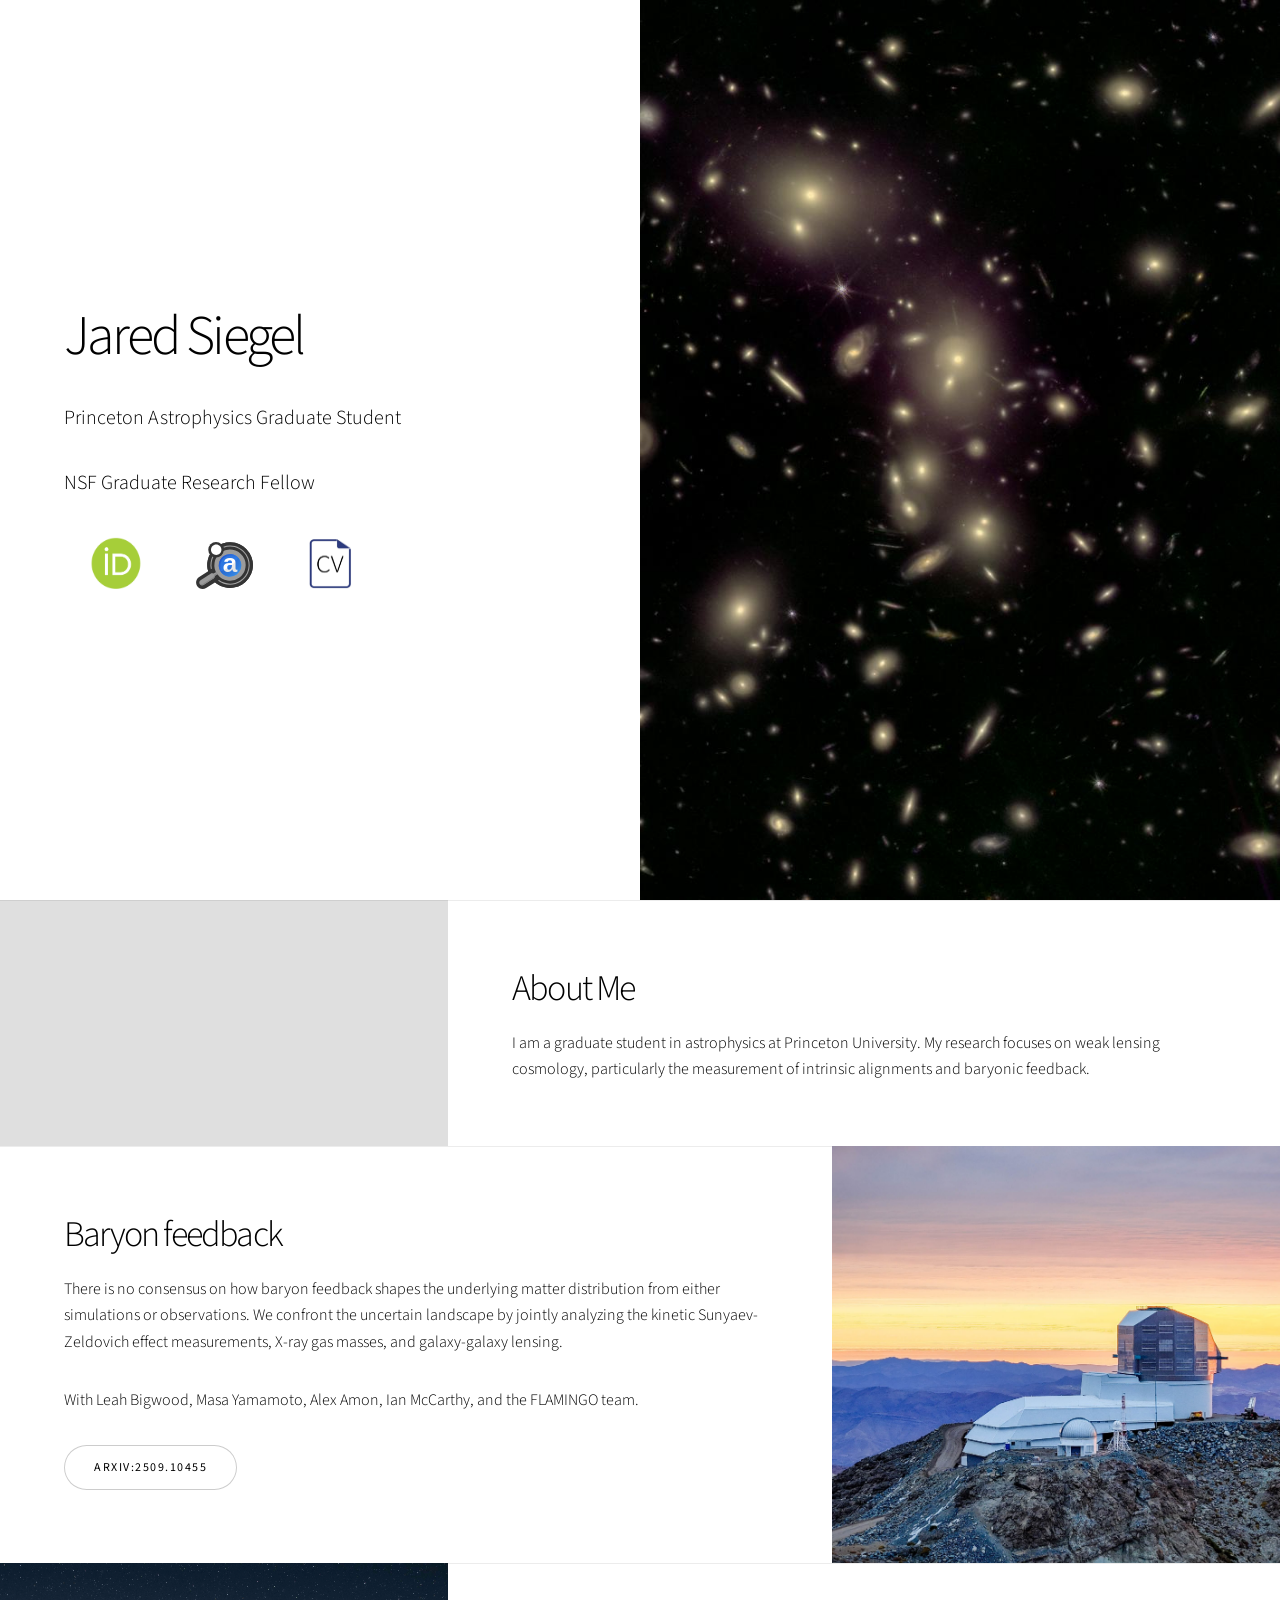
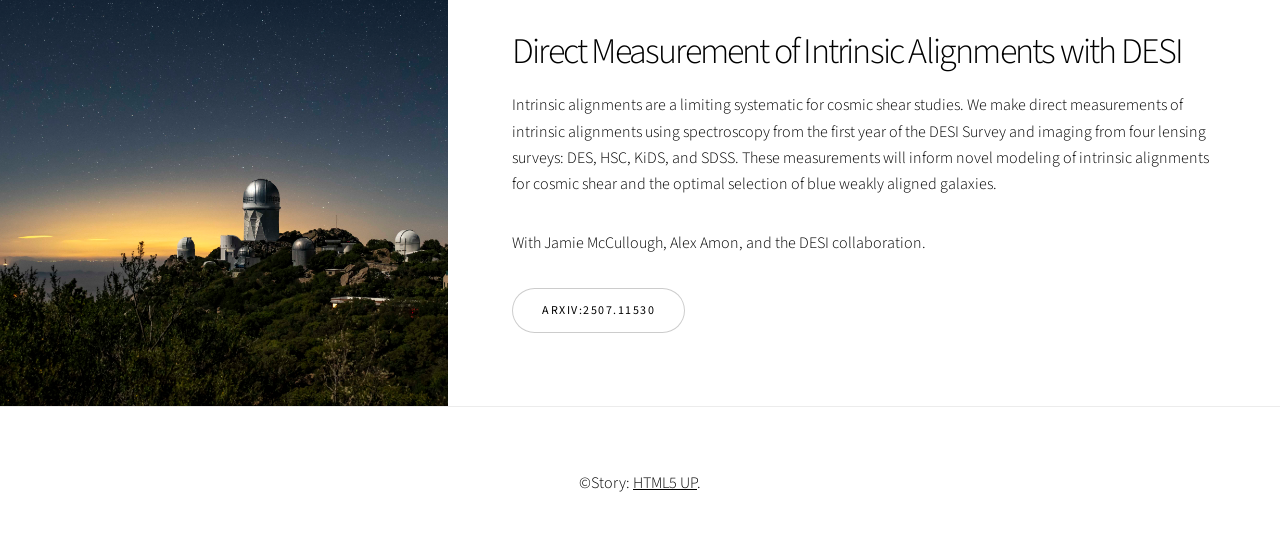
==== index.html @ b74a6e59 "reduced image size" ====
<!DOCTYPE HTML>
<!--
	Story by HTML5 UP
	html5up.net | @ajlkn
	Free for personal and commercial use under the CCA 3.0 license (html5up.net/license)
-->
<html>
	<head>
		<title>Jared Siegel</title>
		<meta charset="utf-8" />
		<meta name="viewport" content="width=device-width, initial-scale=1, user-scalable=no" />
		<link rel="stylesheet" href="assets/css/main.css" />
		<noscript><link rel="stylesheet" href="assets/css/noscript.css" /></noscript>
	</head>
	<body class="is-preload">

		<!-- Wrapper -->
			<div id="wrapper" class="divided">

				<!-- One -->
					<section class="banner style1 orient-left content-align-left image-position-right fullscreen onload-image-fade-in onload-content-fade-right">
						<div class="content">
							<h1>Jared Siegel</h1>
							<p></p>
							<p class="major">Princeton Astrophysics Graduate Student</p>
							<p class="major">NSF Graduate Research Fellow</p> 

							<a href="https://orcid.org/0000-0002-9337-0902" target="_blank" style="display: inline-block; padding-left: 5%; padding-right: 5%"><img src="images/orcid.png" alt="HTML tutorial" style="width:52px;height:52px;"> <p class="major"></p> </a> 
							<a href="https://ui.adsabs.harvard.edu/search/fq=%7B!type%3Daqp%20v%3D%24fq_database%7D&fq_database=(database%3Aastronomy%20OR%20database%3Aphysics)&q=orcid%3A0000-0002-9337-0902%20%20%20first_author%3A%22siegel%22&sort=date%20desc%2C%20bibcode%20desc&p_=0" target="_blank" style="display: inline-block; padding-left: 5%; padding-right: 5%"><img src="images/ads_partial_logo_dark_background.svg" alt="HTML tutorial" style="width:57px;height:57px; padding-top: 10px;"> <p class="major"></p> </a> 
							<a href="files/cv.pdf" target="_blank" style="display: inline-block; padding-left: 5%; padding-right: 3%"><img src="images/cv.jpg" alt="HTML tutorial" style="width:45px;height:50px;"> <p class="major"></p> </a> 

						</div>
						<div class="image">
							<img src="images/banner.jpg" alt="" />
						</div>
					</section>

				<!-- Two -->
					<section class="spotlight style1 orient-right content-align-left image-position-center onscroll-image-fade-in" id="first">
						<div class="content";>
							<h2>About Me</h2>
							<p>I am a graduate student in astrophysics at Princeton University. 
										My research focuses on weak lensing cosmology, particularly the 
										measurement of intrinsic alignments and baryonic feedback.</p>
						</div>
						<div class="image">
							<img src="images/spotlight01.jpg" alt="" />
						</div>
					</section>

					<section class="spotlight style1 orient-left content-align-left image-position-center onscroll-image-fade-in">
						<div class="content">
							<h2>Baryon feedback</h2>
							<p>There is no consensus on how baryon feedback shapes the underlying matter distribution from either simulations or observations.
							   We confront the uncertain landscape by jointly analyzing the kinetic Sunyaev-Zeldovich effect measurements, X-ray gas masses, and galaxy-galaxy lensing.
							</p>
							<p>With Leah Bigwood, Masa Yamamoto, Alex Amon, Ian McCarthy, and the FLAMINGO team.</p>
							<ul class="actions stacked">
								<li><a href="https://ui.adsabs.harvard.edu/abs/2025arXiv250910455S/abstract" class="button">arXiv:2509.10455</a></li>
							</ul>
						</div>
						<div class="image">
							<img src="images/MWpanov3.jpeg" alt="" />
						</div>
					</section>


					<section class="spotlight style1 orient-right content-align-left image-position-center onscroll-image-fade-in">
						<div class="content">
							<h2>Direct Measurement of Intrinsic Alignments with DESI</h2>
							<p> Intrinsic alignments are a limiting systematic for cosmic shear studies.
								We make direct measurements of intrinsic alignments using spectroscopy from the first year of the DESI Survey and imaging from four lensing surveys: DES, HSC, KiDS, and SDSS.
								These measurements will inform novel modeling of intrinsic alignments for cosmic shear and the optimal selection of blue weakly aligned galaxies. 
							</p>
							<p>With Jamie McCullough, Alex Amon, and the DESI collaboration.</p>
							<ul class="actions stacked">
								<li><a href="https://ui.adsabs.harvard.edu/abs/2025arXiv250711530S/abstract" class="button">arXiv:2507.11530</a></li>
							</ul>
						</div>
						<div class="image">
							<img src="images/desi.jpg" alt="" />
						</div>
					</section>


				<!-- Footer -->
					<footer class="wrapper style1 align-center">
						<div class="inner">
							<p>&copy;Story: <a href="https://html5up.net">HTML5 UP</a>.</p>
						</div>
					</footer>

			</div>

		<!-- Scripts -->
			<script src="assets/js/jquery.min.js"></script>
			<script src="assets/js/jquery.scrollex.min.js"></script>
			<script src="assets/js/jquery.scrolly.min.js"></script>
			<script src="assets/js/browser.min.js"></script>
			<script src="assets/js/breakpoints.min.js"></script>
			<script src="assets/js/util.js"></script>
			<script src="assets/js/main.js"></script>

	</body>
</html>
---- assets/css/main.css ----
@import url(fontawesome-all.min.css);
@import url("https://fonts.googleapis.com/css?family=Source+Sans+Pro:300,300i,400,400i");

/*
	Story by HTML5 UP
	html5up.net | @ajlkn
	Free for personal and commercial use under the CCA 3.0 license (html5up.net/license)
*/

html, body, div, span, applet, object,
iframe, h1, h2, h3, h4, h5, h6, p, blockquote,
pre, a, abbr, acronym, address, big, cite,
code, del, dfn, em, img, ins, kbd, q, s, samp,
small, strike, strong, sub, sup, tt, var, b,
u, i, center, dl, dt, dd, ol, ul, li, fieldset,
form, label, legend, table, caption, tbody,
tfoot, thead, tr, th, td, article, aside,
canvas, details, embed, figure, figcaption,
footer, header, hgroup, menu, nav, output, ruby,
section, summary, time, mark, audio, video {
	margin: 0;
	padding: 0;
	border: 0;
	font-size: 100%;
	font: inherit;
	vertical-align: baseline;}

article, aside, details, figcaption, figure,
footer, header, hgroup, menu, nav, section {
	display: block;}

body {
	line-height: 1;
}

ol, ul {
	list-style: none;
}

blockquote, q {
	quotes: none;
}

	blockquote:before, blockquote:after, q:before, q:after {
		content: '';
		content: none;
	}

table {
	border-collapse: collapse;
	border-spacing: 0;
}

body {
	-webkit-text-size-adjust: none;
}

mark {
	background-color: transparent;
	color: inherit;
}

input::-moz-focus-inner {
	border: 0;
	padding: 0;
}

input, select, textarea {
	-moz-appearance: none;
	-webkit-appearance: none;
	-ms-appearance: none;
	appearance: none;
}

/* Basic */

	@-ms-viewport {
		width: device-width;
	}

	body {
		-ms-overflow-style: scrollbar;
	}

	@media screen and (max-width: 480px) {

		html, body {
			min-width: 320px;
		}

	}

	html {
		box-sizing: border-box;
	}

	*, *:before, *:after {
		box-sizing: inherit;
	}

	body {
		background: #ffffff;
	}

		body.is-preload *, body.is-preload *:before, body.is-preload *:after {
			-moz-animation: none !important;
			-webkit-animation: none !important;
			-ms-animation: none !important;
			animation: none !important;
			-moz-transition: none !important;
			-webkit-transition: none !important;
			-ms-transition: none !important;
			transition: none !important;
		}

/* Type */

	html {
		font-size: 18pt;
	}

		@media screen and (max-width: 1680px) {

			html {
				font-size: 14pt;
			}

		}

		@media screen and (max-width: 1280px) {

			html {
				font-size: 12pt;
			}

		}

		@media screen and (max-width: 736px) {

			html {
				font-size: 11pt;
			}

		}

		@media screen and (max-width: 360px) {

			html {
				font-size: 10pt;
			}

		}

	body {
		background-color: #ffffff;
		color: #000000;
	}

	body, input, select, textarea {
		font-family: "Source Sans Pro", Helvetica, sans-serif;
		font-size: 1rem;
		font-weight: 300;
		line-height: 1.65;
	}

	a {
		-moz-transition: color 0.2s ease-in-out;
		-webkit-transition: color 0.2s ease-in-out;
		-ms-transition: color 0.2s ease-in-out;
		transition: color 0.2s ease-in-out;
		text-decoration: underline;
	}

		a:hover {
			text-decoration: none;
		}

	strong, b {
		font-weight: 400;
	}

	em, i {
		font-style: italic;
	}

	p {
		margin: 0 0 2rem 0;
	}

		p.major {
			font-size: 1.25rem;
		}

	h1, h2, h3, h4, h5, h6 {
		font-weight: 300;
		line-height: 1.375;
		letter-spacing: -0.05em;
		margin: 0 0 1rem 0;
	}

		h1 a, h2 a, h3 a, h4 a, h5 a, h6 a {
			color: inherit;
			text-decoration: none;
		}

	h1 {
		font-size: 3.5rem;
		line-height: 1.2;
	}

	h2 {
		font-size: 2.25rem;
	}

	h3 {
		font-size: 1.5rem;
	}

	h4 {
		font-size: 1.1rem;
	}

	h5 {
		font-size: 0.9rem;
	}

	h6 {
		font-size: 0.7rem;
	}

	sub {
		font-size: 0.8rem;
		position: relative;
		top: 0.5rem;
	}

	sup {
		font-size: 0.8rem;
		position: relative;
		top: -0.5rem;
	}

	blockquote {
		border-left: solid 4px;
		font-style: italic;
		margin: 0 0 2rem 0;
		padding: 0.5rem 0 0.5rem 2rem;
	}

	code {
		border-radius: 4px;
		font-family: "Courier New", monospace;
		font-size: 0.9em;
		margin: 0 0.25rem;
		padding: 0.25rem 0.325rem;
	}

	pre {
		-webkit-overflow-scrolling: touch;
		font-family: "Courier New", monospace;
		font-size: 0.9em;
		margin: 0 0 2rem 0;
	}

		pre code {
			display: block;
			line-height: 1.5;
			padding: 0.75rem 1rem;
			overflow-x: auto;
		}

	hr {
		border: 0;
		border-bottom: solid 1px;
		margin: 2.5rem 0;
	}

		hr.major {
			margin: 3.5rem 0;
		}

	.align-left {
		text-align: left;
	}

	.align-center {
		text-align: center;
	}

	.align-right {
		text-align: right;
	}

	@media screen and (max-width: 736px) {

		p.major {
			font-size: 1.1rem;
		}

		h1 {
			font-size: 2.5rem;
		}

		h2 {
			font-size: 2rem;
		}

		h3 {
			font-size: 1.25rem;
		}

		h4 {
			font-size: 1rem;
		}

	}

	input, select, textarea {
		color: #000000;
	}

	a {
		color: #000000;
	}

		a:hover {
			color: #47D3E5;
		}

	strong, b {
		color: #000000;
	}

	h1, h2, h3, h4, h5, h6 {
		color: #000000;
	}

	blockquote {
		border-left-color: rgba(0, 0, 0, 0.2);
	}

	code {
		background: rgba(0, 0, 0, 0.05);
		border-color: rgba(0, 0, 0, 0.2);
	}

	hr {
		border-bottom-color: rgba(0, 0, 0, 0.2);
	}

/* Row */

	.row {
		display: flex;
		flex-wrap: wrap;
		box-sizing: border-box;
		align-items: stretch;
	}

		.row > * {
			box-sizing: border-box;
		}

		.row.gtr-uniform > * > :last-child {
			margin-bottom: 0;
		}

		.row.aln-left {
			justify-content: flex-start;
		}

		.row.aln-center {
			justify-content: center;
		}

		.row.aln-right {
			justify-content: flex-end;
		}

		.row.aln-top {
			align-items: flex-start;
		}

		.row.aln-middle {
			align-items: center;
		}

		.row.aln-bottom {
			align-items: flex-end;
		}

		.row > .imp {
			order: -1;
		}

		.row > .col-1 {
			width: 8.33333%;
		}

		.row > .off-1 {
			margin-left: 8.33333%;
		}

		.row > .col-2 {
			width: 16.66667%;
		}

		.row > .off-2 {
			margin-left: 16.66667%;
		}

		.row > .col-3 {
			width: 25%;
		}

		.row > .off-3 {
			margin-left: 25%;
		}

		.row > .col-4 {
			width: 33.33333%;
		}

		.row > .off-4 {
			margin-left: 33.33333%;
		}

		.row > .col-5 {
			width: 41.66667%;
		}

		.row > .off-5 {
			margin-left: 41.66667%;
		}

		.row > .col-6 {
			width: 50%;
		}

		.row > .off-6 {
			margin-left: 50%;
		}

		.row > .col-7 {
			width: 58.33333%;
		}

		.row > .off-7 {
			margin-left: 58.33333%;
		}

		.row > .col-8 {
			width: 66.66667%;
		}

		.row > .off-8 {
			margin-left: 66.66667%;
		}

		.row > .col-9 {
			width: 75%;
		}

		.row > .off-9 {
			margin-left: 75%;
		}

		.row > .col-10 {
			width: 83.33333%;
		}

		.row > .off-10 {
			margin-left: 83.33333%;
		}

		.row > .col-11 {
			width: 91.66667%;
		}

		.row > .off-11 {
			margin-left: 91.66667%;
		}

		.row > .col-12 {
			width: 100%;
		}

		.row > .off-12 {
			margin-left: 100%;
		}

		.row.gtr-0 {
			margin-top: 0;
			margin-left: 0rem;
		}

			.row.gtr-0 > * {
				padding: 0 0 0 0rem;
			}

			.row.gtr-0.gtr-uniform {
				margin-top: 0rem;
			}

				.row.gtr-0.gtr-uniform > * {
					padding-top: 0rem;
				}

		.row.gtr-25 {
			margin-top: 0;
			margin-left: -0.5rem;
		}

			.row.gtr-25 > * {
				padding: 0 0 0 0.5rem;
			}

			.row.gtr-25.gtr-uniform {
				margin-top: -0.5rem;
			}

				.row.gtr-25.gtr-uniform > * {
					padding-top: 0.5rem;
				}

		.row.gtr-50 {
			margin-top: 0;
			margin-left: -1rem;
		}

			.row.gtr-50 > * {
				padding: 0 0 0 1rem;
			}

			.row.gtr-50.gtr-uniform {
				margin-top: -1rem;
			}

				.row.gtr-50.gtr-uniform > * {
					padding-top: 1rem;
				}

		.row {
			margin-top: 0;
			margin-left: -2rem;
		}

			.row > * {
				padding: 0 0 0 2rem;
			}

			.row.gtr-uniform {
				margin-top: -2rem;
			}

				.row.gtr-uniform > * {
					padding-top: 2rem;
				}

		.row.gtr-150 {
			margin-top: 0;
			margin-left: -3rem;
		}

			.row.gtr-150 > * {
				padding: 0 0 0 3rem;
			}

			.row.gtr-150.gtr-uniform {
				margin-top: -3rem;
			}

				.row.gtr-150.gtr-uniform > * {
					padding-top: 3rem;
				}

		.row.gtr-200 {
			margin-top: 0;
			margin-left: -4rem;
		}

			.row.gtr-200 > * {
				padding: 0 0 0 4rem;
			}

			.row.gtr-200.gtr-uniform {
				margin-top: -4rem;
			}

				.row.gtr-200.gtr-uniform > * {
					padding-top: 4rem;
				}

		@media screen and (max-width: 1680px) {

			.row {
				display: flex;
				flex-wrap: wrap;
				box-sizing: border-box;
				align-items: stretch;
			}

				.row > * {
					box-sizing: border-box;
				}

				.row.gtr-uniform > * > :last-child {
					margin-bottom: 0;
				}

				.row.aln-left {
					justify-content: flex-start;
				}

				.row.aln-center {
					justify-content: center;
				}

				.row.aln-right {
					justify-content: flex-end;
				}

				.row.aln-top {
					align-items: flex-start;
				}

				.row.aln-middle {
					align-items: center;
				}

				.row.aln-bottom {
					align-items: flex-end;
				}

				.row > .imp-xlarge {
					order: -1;
				}

				.row > .col-1-xlarge {
					width: 8.33333%;
				}

				.row > .off-1-xlarge {
					margin-left: 8.33333%;
				}

				.row > .col-2-xlarge {
					width: 16.66667%;
				}

				.row > .off-2-xlarge {
					margin-left: 16.66667%;
				}

				.row > .col-3-xlarge {
					width: 25%;
				}

				.row > .off-3-xlarge {
					margin-left: 25%;
				}

				.row > .col-4-xlarge {
					width: 33.33333%;
				}

				.row > .off-4-xlarge {
					margin-left: 33.33333%;
				}

				.row > .col-5-xlarge {
					width: 41.66667%;
				}

				.row > .off-5-xlarge {
					margin-left: 41.66667%;
				}

				.row > .col-6-xlarge {
					width: 50%;
				}

				.row > .off-6-xlarge {
					margin-left: 50%;
				}

				.row > .col-7-xlarge {
					width: 58.33333%;
				}

				.row > .off-7-xlarge {
					margin-left: 58.33333%;
				}

				.row > .col-8-xlarge {
					width: 66.66667%;
				}

				.row > .off-8-xlarge {
					margin-left: 66.66667%;
				}

				.row > .col-9-xlarge {
					width: 75%;
				}

				.row > .off-9-xlarge {
					margin-left: 75%;
				}

				.row > .col-10-xlarge {
					width: 83.33333%;
				}

				.row > .off-10-xlarge {
					margin-left: 83.33333%;
				}

				.row > .col-11-xlarge {
					width: 91.66667%;
				}

				.row > .off-11-xlarge {
					margin-left: 91.66667%;
				}

				.row > .col-12-xlarge {
					width: 100%;
				}

				.row > .off-12-xlarge {
					margin-left: 100%;
				}

				.row.gtr-0 {
					margin-top: 0;
					margin-left: 0rem;
				}

					.row.gtr-0 > * {
						padding: 0 0 0 0rem;
					}

					.row.gtr-0.gtr-uniform {
						margin-top: 0rem;
					}

						.row.gtr-0.gtr-uniform > * {
							padding-top: 0rem;
						}

				.row.gtr-25 {
					margin-top: 0;
					margin-left: -0.5rem;
				}

					.row.gtr-25 > * {
						padding: 0 0 0 0.5rem;
					}

					.row.gtr-25.gtr-uniform {
						margin-top: -0.5rem;
					}

						.row.gtr-25.gtr-uniform > * {
							padding-top: 0.5rem;
						}

				.row.gtr-50 {
					margin-top: 0;
					margin-left: -1rem;
				}

					.row.gtr-50 > * {
						padding: 0 0 0 1rem;
					}

					.row.gtr-50.gtr-uniform {
						margin-top: -1rem;
					}

						.row.gtr-50.gtr-uniform > * {
							padding-top: 1rem;
						}

				.row {
					margin-top: 0;
					margin-left: -2rem;
				}

					.row > * {
						padding: 0 0 0 2rem;
					}

					.row.gtr-uniform {
						margin-top: -2rem;
					}

						.row.gtr-uniform > * {
							padding-top: 2rem;
						}

				.row.gtr-150 {
					margin-top: 0;
					margin-left: -3rem;
				}

					.row.gtr-150 > * {
						padding: 0 0 0 3rem;
					}

					.row.gtr-150.gtr-uniform {
						margin-top: -3rem;
					}

						.row.gtr-150.gtr-uniform > * {
							padding-top: 3rem;
						}

				.row.gtr-200 {
					margin-top: 0;
					margin-left: -4rem;
				}

					.row.gtr-200 > * {
						padding: 0 0 0 4rem;
					}

					.row.gtr-200.gtr-uniform {
						margin-top: -4rem;
					}

						.row.gtr-200.gtr-uniform > * {
							padding-top: 4rem;
						}

		}

		@media screen and (max-width: 1280px) {

			.row {
				display: flex;
				flex-wrap: wrap;
				box-sizing: border-box;
				align-items: stretch;
			}

				.row > * {
					box-sizing: border-box;
				}

				.row.gtr-uniform > * > :last-child {
					margin-bottom: 0;
				}

				.row.aln-left {
					justify-content: flex-start;
				}

				.row.aln-center {
					justify-content: center;
				}

				.row.aln-right {
					justify-content: flex-end;
				}

				.row.aln-top {
					align-items: flex-start;
				}

				.row.aln-middle {
					align-items: center;
				}

				.row.aln-bottom {
					align-items: flex-end;
				}

				.row > .imp-large {
					order: -1;
				}

				.row > .col-1-large {
					width: 8.33333%;
				}

				.row > .off-1-large {
					margin-left: 8.33333%;
				}

				.row > .col-2-large {
					width: 16.66667%;
				}

				.row > .off-2-large {
					margin-left: 16.66667%;
				}

				.row > .col-3-large {
					width: 25%;
				}

				.row > .off-3-large {
					margin-left: 25%;
				}

				.row > .col-4-large {
					width: 33.33333%;
				}

				.row > .off-4-large {
					margin-left: 33.33333%;
				}

				.row > .col-5-large {
					width: 41.66667%;
				}

				.row > .off-5-large {
					margin-left: 41.66667%;
				}

				.row > .col-6-large {
					width: 50%;
				}

				.row > .off-6-large {
					margin-left: 50%;
				}

				.row > .col-7-large {
					width: 58.33333%;
				}

				.row > .off-7-large {
					margin-left: 58.33333%;
				}

				.row > .col-8-large {
					width: 66.66667%;
				}

				.row > .off-8-large {
					margin-left: 66.66667%;
				}

				.row > .col-9-large {
					width: 75%;
				}

				.row > .off-9-large {
					margin-left: 75%;
				}

				.row > .col-10-large {
					width: 83.33333%;
				}

				.row > .off-10-large {
					margin-left: 83.33333%;
				}

				.row > .col-11-large {
					width: 91.66667%;
				}

				.row > .off-11-large {
					margin-left: 91.66667%;
				}

				.row > .col-12-large {
					width: 100%;
				}

				.row > .off-12-large {
					margin-left: 100%;
				}

				.row.gtr-0 {
					margin-top: 0;
					margin-left: 0rem;
				}

					.row.gtr-0 > * {
						padding: 0 0 0 0rem;
					}

					.row.gtr-0.gtr-uniform {
						margin-top: 0rem;
					}

						.row.gtr-0.gtr-uniform > * {
							padding-top: 0rem;
						}

				.row.gtr-25 {
					margin-top: 0;
					margin-left: -0.5rem;
				}

					.row.gtr-25 > * {
						padding: 0 0 0 0.5rem;
					}

					.row.gtr-25.gtr-uniform {
						margin-top: -0.5rem;
					}

						.row.gtr-25.gtr-uniform > * {
							padding-top: 0.5rem;
						}

				.row.gtr-50 {
					margin-top: 0;
					margin-left: -1rem;
				}

					.row.gtr-50 > * {
						padding: 0 0 0 1rem;
					}

					.row.gtr-50.gtr-uniform {
						margin-top: -1rem;
					}

						.row.gtr-50.gtr-uniform > * {
							padding-top: 1rem;
						}

				.row {
					margin-top: 0;
					margin-left: -2rem;
				}

					.row > * {
						padding: 0 0 0 2rem;
					}

					.row.gtr-uniform {
						margin-top: -2rem;
					}

						.row.gtr-uniform > * {
							padding-top: 2rem;
						}

				.row.gtr-150 {
					margin-top: 0;
					margin-left: -3rem;
				}

					.row.gtr-150 > * {
						padding: 0 0 0 3rem;
					}

					.row.gtr-150.gtr-uniform {
						margin-top: -3rem;
					}

						.row.gtr-150.gtr-uniform > * {
							padding-top: 3rem;
						}

				.row.gtr-200 {
					margin-top: 0;
					margin-left: -4rem;
				}

					.row.gtr-200 > * {
						padding: 0 0 0 4rem;
					}

					.row.gtr-200.gtr-uniform {
						margin-top: -4rem;
					}

						.row.gtr-200.gtr-uniform > * {
							padding-top: 4rem;
						}

		}

		@media screen and (max-width: 980px) {

			.row {
				display: flex;
				flex-wrap: wrap;
				box-sizing: border-box;
				align-items: stretch;
			}

				.row > * {
					box-sizing: border-box;
				}

				.row.gtr-uniform > * > :last-child {
					margin-bottom: 0;
				}

				.row.aln-left {
					justify-content: flex-start;
				}

				.row.aln-center {
					justify-content: center;
				}

				.row.aln-right {
					justify-content: flex-end;
				}

				.row.aln-top {
					align-items: flex-start;
				}

				.row.aln-middle {
					align-items: center;
				}

				.row.aln-bottom {
					align-items: flex-end;
				}

				.row > .imp-medium {
					order: -1;
				}

				.row > .col-1-medium {
					width: 8.33333%;
				}

				.row > .off-1-medium {
					margin-left: 8.33333%;
				}

				.row > .col-2-medium {
					width: 16.66667%;
				}

				.row > .off-2-medium {
					margin-left: 16.66667%;
				}

				.row > .col-3-medium {
					width: 25%;
				}

				.row > .off-3-medium {
					margin-left: 25%;
				}

				.row > .col-4-medium {
					width: 33.33333%;
				}

				.row > .off-4-medium {
					margin-left: 33.33333%;
				}

				.row > .col-5-medium {
					width: 41.66667%;
				}

				.row > .off-5-medium {
					margin-left: 41.66667%;
				}

				.row > .col-6-medium {
					width: 50%;
				}

				.row > .off-6-medium {
					margin-left: 50%;
				}

				.row > .col-7-medium {
					width: 58.33333%;
				}

				.row > .off-7-medium {
					margin-left: 58.33333%;
				}

				.row > .col-8-medium {
					width: 66.66667%;
				}

				.row > .off-8-medium {
					margin-left: 66.66667%;
				}

				.row > .col-9-medium {
					width: 75%;
				}

				.row > .off-9-medium {
					margin-left: 75%;
				}

				.row > .col-10-medium {
					width: 83.33333%;
				}

				.row > .off-10-medium {
					margin-left: 83.33333%;
				}

				.row > .col-11-medium {
					width: 91.66667%;
				}

				.row > .off-11-medium {
					margin-left: 91.66667%;
				}

				.row > .col-12-medium {
					width: 100%;
				}

				.row > .off-12-medium {
					margin-left: 100%;
				}

				.row.gtr-0 {
					margin-top: 0;
					margin-left: 0rem;
				}

					.row.gtr-0 > * {
						padding: 0 0 0 0rem;
					}

					.row.gtr-0.gtr-uniform {
						margin-top: 0rem;
					}

						.row.gtr-0.gtr-uniform > * {
							padding-top: 0rem;
						}

				.row.gtr-25 {
					margin-top: 0;
					margin-left: -0.5rem;
				}

					.row.gtr-25 > * {
						padding: 0 0 0 0.5rem;
					}

					.row.gtr-25.gtr-uniform {
						margin-top: -0.5rem;
					}

						.row.gtr-25.gtr-uniform > * {
							padding-top: 0.5rem;
						}

				.row.gtr-50 {
					margin-top: 0;
					margin-left: -1rem;
				}

					.row.gtr-50 > * {
						padding: 0 0 0 1rem;
					}

					.row.gtr-50.gtr-uniform {
						margin-top: -1rem;
					}

						.row.gtr-50.gtr-uniform > * {
							padding-top: 1rem;
						}

				.row {
					margin-top: 0;
					margin-left: -2rem;
				}

					.row > * {
						padding: 0 0 0 2rem;
					}

					.row.gtr-uniform {
						margin-top: -2rem;
					}

						.row.gtr-uniform > * {
							padding-top: 2rem;
						}

				.row.gtr-150 {
					margin-top: 0;
					margin-left: -3rem;
				}

					.row.gtr-150 > * {
						padding: 0 0 0 3rem;
					}

					.row.gtr-150.gtr-uniform {
						margin-top: -3rem;
					}

						.row.gtr-150.gtr-uniform > * {
							padding-top: 3rem;
						}

				.row.gtr-200 {
					margin-top: 0;
					margin-left: -4rem;
				}

					.row.gtr-200 > * {
						padding: 0 0 0 4rem;
					}

					.row.gtr-200.gtr-uniform {
						margin-top: -4rem;
					}

						.row.gtr-200.gtr-uniform > * {
							padding-top: 4rem;
						}

		}

		@media screen and (max-width: 736px) {

			.row {
				display: flex;
				flex-wrap: wrap;
				box-sizing: border-box;
				align-items: stretch;
			}

				.row > * {
					box-sizing: border-box;
				}

				.row.gtr-uniform > * > :last-child {
					margin-bottom: 0;
				}

				.row.aln-left {
					justify-content: flex-start;
				}

				.row.aln-center {
					justify-content: center;
				}

				.row.aln-right {
					justify-content: flex-end;
				}

				.row.aln-top {
					align-items: flex-start;
				}

				.row.aln-middle {
					align-items: center;
				}

				.row.aln-bottom {
					align-items: flex-end;
				}

				.row > .imp-small {
					order: -1;
				}

				.row > .col-1-small {
					width: 8.33333%;
				}

				.row > .off-1-small {
					margin-left: 8.33333%;
				}

				.row > .col-2-small {
					width: 16.66667%;
				}

				.row > .off-2-small {
					margin-left: 16.66667%;
				}

				.row > .col-3-small {
					width: 25%;
				}

				.row > .off-3-small {
					margin-left: 25%;
				}

				.row > .col-4-small {
					width: 33.33333%;
				}

				.row > .off-4-small {
					margin-left: 33.33333%;
				}

				.row > .col-5-small {
					width: 41.66667%;
				}

				.row > .off-5-small {
					margin-left: 41.66667%;
				}

				.row > .col-6-small {
					width: 50%;
				}

				.row > .off-6-small {
					margin-left: 50%;
				}

				.row > .col-7-small {
					width: 58.33333%;
				}

				.row > .off-7-small {
					margin-left: 58.33333%;
				}

				.row > .col-8-small {
					width: 66.66667%;
				}

				.row > .off-8-small {
					margin-left: 66.66667%;
				}

				.row > .col-9-small {
					width: 75%;
				}

				.row > .off-9-small {
					margin-left: 75%;
				}

				.row > .col-10-small {
					width: 83.33333%;
				}

				.row > .off-10-small {
					margin-left: 83.33333%;
				}

				.row > .col-11-small {
					width: 91.66667%;
				}

				.row > .off-11-small {
					margin-left: 91.66667%;
				}

				.row > .col-12-small {
					width: 100%;
				}

				.row > .off-12-small {
					margin-left: 100%;
				}

				.row.gtr-0 {
					margin-top: 0;
					margin-left: 0rem;
				}

					.row.gtr-0 > * {
						padding: 0 0 0 0rem;
					}

					.row.gtr-0.gtr-uniform {
						margin-top: 0rem;
					}

						.row.gtr-0.gtr-uniform > * {
							padding-top: 0rem;
						}

				.row.gtr-25 {
					margin-top: 0;
					margin-left: -0.5rem;
				}

					.row.gtr-25 > * {
						padding: 0 0 0 0.5rem;
					}

					.row.gtr-25.gtr-uniform {
						margin-top: -0.5rem;
					}

						.row.gtr-25.gtr-uniform > * {
							padding-top: 0.5rem;
						}

				.row.gtr-50 {
					margin-top: 0;
					margin-left: -1rem;
				}

					.row.gtr-50 > * {
						padding: 0 0 0 1rem;
					}

					.row.gtr-50.gtr-uniform {
						margin-top: -1rem;
					}

						.row.gtr-50.gtr-uniform > * {
							padding-top: 1rem;
						}

				.row {
					margin-top: 0;
					margin-left: -2rem;
				}

					.row > * {
						padding: 0 0 0 2rem;
					}

					.row.gtr-uniform {
						margin-top: -2rem;
					}

						.row.gtr-uniform > * {
							padding-top: 2rem;
						}

				.row.gtr-150 {
					margin-top: 0;
					margin-left: -3rem;
				}

					.row.gtr-150 > * {
						padding: 0 0 0 3rem;
					}

					.row.gtr-150.gtr-uniform {
						margin-top: -3rem;
					}

						.row.gtr-150.gtr-uniform > * {
							padding-top: 3rem;
						}

				.row.gtr-200 {
					margin-top: 0;
					margin-left: -4rem;
				}

					.row.gtr-200 > * {
						padding: 0 0 0 4rem;
					}

					.row.gtr-200.gtr-uniform {
						margin-top: -4rem;
					}

						.row.gtr-200.gtr-uniform > * {
							padding-top: 4rem;
						}

		}

		@media screen and (max-width: 480px) {

			.row {
				display: flex;
				flex-wrap: wrap;
				box-sizing: border-box;
				align-items: stretch;
			}

				.row > * {
					box-sizing: border-box;
				}

				.row.gtr-uniform > * > :last-child {
					margin-bottom: 0;
				}

				.row.aln-left {
					justify-content: flex-start;
				}

				.row.aln-center {
					justify-content: center;
				}

				.row.aln-right {
					justify-content: flex-end;
				}

				.row.aln-top {
					align-items: flex-start;
				}

				.row.aln-middle {
					align-items: center;
				}

				.row.aln-bottom {
					align-items: flex-end;
				}

				.row > .imp-xsmall {
					order: -1;
				}

				.row > .col-1-xsmall {
					width: 8.33333%;
				}

				.row > .off-1-xsmall {
					margin-left: 8.33333%;
				}

				.row > .col-2-xsmall {
					width: 16.66667%;
				}

				.row > .off-2-xsmall {
					margin-left: 16.66667%;
				}

				.row > .col-3-xsmall {
					width: 25%;
				}

				.row > .off-3-xsmall {
					margin-left: 25%;
				}

				.row > .col-4-xsmall {
					width: 33.33333%;
				}

				.row > .off-4-xsmall {
					margin-left: 33.33333%;
				}

				.row > .col-5-xsmall {
					width: 41.66667%;
				}

				.row > .off-5-xsmall {
					margin-left: 41.66667%;
				}

				.row > .col-6-xsmall {
					width: 50%;
				}

				.row > .off-6-xsmall {
					margin-left: 50%;
				}

				.row > .col-7-xsmall {
					width: 58.33333%;
				}

				.row > .off-7-xsmall {
					margin-left: 58.33333%;
				}

				.row > .col-8-xsmall {
					width: 66.66667%;
				}

				.row > .off-8-xsmall {
					margin-left: 66.66667%;
				}

				.row > .col-9-xsmall {
					width: 75%;
				}

				.row > .off-9-xsmall {
					margin-left: 75%;
				}

				.row > .col-10-xsmall {
					width: 83.33333%;
				}

				.row > .off-10-xsmall {
					margin-left: 83.33333%;
				}

				.row > .col-11-xsmall {
					width: 91.66667%;
				}

				.row > .off-11-xsmall {
					margin-left: 91.66667%;
				}

				.row > .col-12-xsmall {
					width: 100%;
				}

				.row > .off-12-xsmall {
					margin-left: 100%;
				}

				.row.gtr-0 {
					margin-top: 0;
					margin-left: 0rem;
				}

					.row.gtr-0 > * {
						padding: 0 0 0 0rem;
					}

					.row.gtr-0.gtr-uniform {
						margin-top: 0rem;
					}

						.row.gtr-0.gtr-uniform > * {
							padding-top: 0rem;
						}

				.row.gtr-25 {
					margin-top: 0;
					margin-left: -0.5rem;
				}

					.row.gtr-25 > * {
						padding: 0 0 0 0.5rem;
					}

					.row.gtr-25.gtr-uniform {
						margin-top: -0.5rem;
					}

						.row.gtr-25.gtr-uniform > * {
							padding-top: 0.5rem;
						}

				.row.gtr-50 {
					margin-top: 0;
					margin-left: -1rem;
				}

					.row.gtr-50 > * {
						padding: 0 0 0 1rem;
					}

					.row.gtr-50.gtr-uniform {
						margin-top: -1rem;
					}

						.row.gtr-50.gtr-uniform > * {
							padding-top: 1rem;
						}

				.row {
					margin-top: 0;
					margin-left: -2rem;
				}

					.row > * {
						padding: 0 0 0 2rem;
					}

					.row.gtr-uniform {
						margin-top: -2rem;
					}

						.row.gtr-uniform > * {
							padding-top: 2rem;
						}

				.row.gtr-150 {
					margin-top: 0;
					margin-left: -3rem;
				}

					.row.gtr-150 > * {
						padding: 0 0 0 3rem;
					}

					.row.gtr-150.gtr-uniform {
						margin-top: -3rem;
					}

						.row.gtr-150.gtr-uniform > * {
							padding-top: 3rem;
						}

				.row.gtr-200 {
					margin-top: 0;
					margin-left: -4rem;
				}

					.row.gtr-200 > * {
						padding: 0 0 0 4rem;
					}

					.row.gtr-200.gtr-uniform {
						margin-top: -4rem;
					}

						.row.gtr-200.gtr-uniform > * {
							padding-top: 4rem;
						}

		}

		@media screen and (max-width: 360px) {

			.row {
				display: flex;
				flex-wrap: wrap;
				box-sizing: border-box;
				align-items: stretch;
			}

				.row > * {
					box-sizing: border-box;
				}

				.row.gtr-uniform > * > :last-child {
					margin-bottom: 0;
				}

				.row.aln-left {
					justify-content: flex-start;
				}

				.row.aln-center {
					justify-content: center;
				}

				.row.aln-right {
					justify-content: flex-end;
				}

				.row.aln-top {
					align-items: flex-start;
				}

				.row.aln-middle {
					align-items: center;
				}

				.row.aln-bottom {
					align-items: flex-end;
				}

				.row > .imp-xxsmall {
					order: -1;
				}

				.row > .col-1-xxsmall {
					width: 8.33333%;
				}

				.row > .off-1-xxsmall {
					margin-left: 8.33333%;
				}

				.row > .col-2-xxsmall {
					width: 16.66667%;
				}

				.row > .off-2-xxsmall {
					margin-left: 16.66667%;
				}

				.row > .col-3-xxsmall {
					width: 25%;
				}

				.row > .off-3-xxsmall {
					margin-left: 25%;
				}

				.row > .col-4-xxsmall {
					width: 33.33333%;
				}

				.row > .off-4-xxsmall {
					margin-left: 33.33333%;
				}

				.row > .col-5-xxsmall {
					width: 41.66667%;
				}

				.row > .off-5-xxsmall {
					margin-left: 41.66667%;
				}

				.row > .col-6-xxsmall {
					width: 50%;
				}

				.row > .off-6-xxsmall {
					margin-left: 50%;
				}

				.row > .col-7-xxsmall {
					width: 58.33333%;
				}

				.row > .off-7-xxsmall {
					margin-left: 58.33333%;
				}

				.row > .col-8-xxsmall {
					width: 66.66667%;
				}

				.row > .off-8-xxsmall {
					margin-left: 66.66667%;
				}

				.row > .col-9-xxsmall {
					width: 75%;
				}

				.row > .off-9-xxsmall {
					margin-left: 75%;
				}

				.row > .col-10-xxsmall {
					width: 83.33333%;
				}

				.row > .off-10-xxsmall {
					margin-left: 83.33333%;
				}

				.row > .col-11-xxsmall {
					width: 91.66667%;
				}

				.row > .off-11-xxsmall {
					margin-left: 91.66667%;
				}

				.row > .col-12-xxsmall {
					width: 100%;
				}

				.row > .off-12-xxsmall {
					margin-left: 100%;
				}

				.row.gtr-0 {
					margin-top: 0;
					margin-left: 0rem;
				}

					.row.gtr-0 > * {
						padding: 0 0 0 0rem;
					}

					.row.gtr-0.gtr-uniform {
						margin-top: 0rem;
					}

						.row.gtr-0.gtr-uniform > * {
							padding-top: 0rem;
						}

				.row.gtr-25 {
					margin-top: 0;
					margin-left: -0.5rem;
				}

					.row.gtr-25 > * {
						padding: 0 0 0 0.5rem;
					}

					.row.gtr-25.gtr-uniform {
						margin-top: -0.5rem;
					}

						.row.gtr-25.gtr-uniform > * {
							padding-top: 0.5rem;
						}

				.row.gtr-50 {
					margin-top: 0;
					margin-left: -1rem;
				}

					.row.gtr-50 > * {
						padding: 0 0 0 1rem;
					}

					.row.gtr-50.gtr-uniform {
						margin-top: -1rem;
					}

						.row.gtr-50.gtr-uniform > * {
							padding-top: 1rem;
						}

				.row {
					margin-top: 0;
					margin-left: -2rem;
				}

					.row > * {
						padding: 0 0 0 2rem;
					}

					.row.gtr-uniform {
						margin-top: -2rem;
					}

						.row.gtr-uniform > * {
							padding-top: 2rem;
						}

				.row.gtr-150 {
					margin-top: 0;
					margin-left: -3rem;
				}

					.row.gtr-150 > * {
						padding: 0 0 0 3rem;
					}

					.row.gtr-150.gtr-uniform {
						margin-top: -3rem;
					}

						.row.gtr-150.gtr-uniform > * {
							padding-top: 3rem;
						}

				.row.gtr-200 {
					margin-top: 0;
					margin-left: -4rem;
				}

					.row.gtr-200 > * {
						padding: 0 0 0 4rem;
					}

					.row.gtr-200.gtr-uniform {
						margin-top: -4rem;
					}

						.row.gtr-200.gtr-uniform > * {
							padding-top: 4rem;
						}

		}

/* Box */

	.box {
		border-radius: 4px;
		border: solid 1px;
		margin-bottom: 2rem;
		padding: 1.5rem;
	}

		.box > :last-child,
		.box > :last-child > :last-child,
		.box > :last-child > :last-child > :last-child {
			margin-bottom: 0;
		}

		.box.alt {
			border: 0;
			border-radius: 0;
			padding: 0;
		}

	.box {
		border-color: rgba(0, 0, 0, 0.2);
	}

/* Button */

	input[type="submit"],
	input[type="reset"],
	input[type="button"],
	button,
	.button {
		-moz-appearance: none;
		-webkit-appearance: none;
		-ms-appearance: none;
		appearance: none;
		-moz-transition: background-color 0.2s ease-in-out, box-shadow 0.2s ease-in-out, color 0.2s ease-in-out;
		-webkit-transition: background-color 0.2s ease-in-out, box-shadow 0.2s ease-in-out, color 0.2s ease-in-out;
		-ms-transition: background-color 0.2s ease-in-out, box-shadow 0.2s ease-in-out, color 0.2s ease-in-out;
		transition: background-color 0.2s ease-in-out, box-shadow 0.2s ease-in-out, color 0.2s ease-in-out;
		border: 0;
		cursor: pointer;
		display: inline-block;
		font-weight: 400;
		letter-spacing: 0.125em;
		text-align: center;
		text-decoration: none;
		text-transform: uppercase;
		white-space: nowrap;
		font-size: 0.75rem;
		max-width: 20rem;
		height: 3.75em;
		line-height: 3.75em;
		border-radius: 3.75em;
		padding: 0 2.5em;
		text-overflow: ellipsis;
		overflow: hidden;
	}

		input[type="submit"].icon:before,
		input[type="reset"].icon:before,
		input[type="button"].icon:before,
		button.icon:before,
		.button.icon:before {
			margin-right: 0.5rem;
		}

		input[type="submit"].fit,
		input[type="reset"].fit,
		input[type="button"].fit,
		button.fit,
		.button.fit {
			width: 100%;
		}

		input[type="submit"].small,
		input[type="reset"].small,
		input[type="button"].small,
		button.small,
		.button.small {
			font-size: 0.6rem;
			height: 3.325em;
			line-height: 3.325em;
			border-radius: 3.325em;
			padding: 0 2em;
		}

		input[type="submit"].large,
		input[type="reset"].large,
		input[type="button"].large,
		button.large,
		.button.large {
			font-size: 0.8rem;
			height: 4em;
			line-height: 4em;
			border-radius: 4em;
			padding: 0 3em;
		}

		input[type="submit"].wide,
		input[type="reset"].wide,
		input[type="button"].wide,
		button.wide,
		.button.wide {
			min-width: 14em;
		}

		input[type="submit"].disabled, input[type="submit"]:disabled,
		input[type="reset"].disabled,
		input[type="reset"]:disabled,
		input[type="button"].disabled,
		input[type="button"]:disabled,
		button.disabled,
		button:disabled,
		.button.disabled,
		.button:disabled {
			pointer-events: none;
			opacity: 0.25;
		}

	input[type="submit"],
	input[type="reset"],
	input[type="button"],
	button,
	.button {
		background-color: transparent;
		box-shadow: inset 0 0 0 1px rgba(0, 0, 0, 0.2);
		color: #000000 !important;
	}

		input[type="submit"]:hover,
		input[type="reset"]:hover,
		input[type="button"]:hover,
		button:hover,
		.button:hover {
			box-shadow: inset 0 0 0 1px #47D3E5;
			color: #47D3E5 !important;
		}

		input[type="submit"]:active,
		input[type="reset"]:active,
		input[type="button"]:active,
		button:active,
		.button:active {
			background-color: rgba(71, 211, 229, 0.2);
			box-shadow: inset 0 0 0 1px #47D3E5;
			color: #47D3E5 !important;
		}

		input[type="submit"].primary,
		input[type="reset"].primary,
		input[type="button"].primary,
		button.primary,
		.button.primary {
			background-color: #000000;
			box-shadow: none;
			color: #ffffff !important;
		}

			input[type="submit"].primary:hover,
			input[type="reset"].primary:hover,
			input[type="button"].primary:hover,
			button.primary:hover,
			.button.primary:hover {
				background-color: #47D3E5;
			}

			input[type="submit"].primary:active,
			input[type="reset"].primary:active,
			input[type="button"].primary:active,
			button.primary:active,
			.button.primary:active {
				background-color: #1ebdd1;
			}

/* Form */

	form {
		margin: 0 0 2rem 0;
	}

		form > :last-child {
			margin-bottom: 0;
		}

		form > .fields {
			display: -moz-flex;
			display: -webkit-flex;
			display: -ms-flex;
			display: flex;
			-moz-flex-wrap: wrap;
			-webkit-flex-wrap: wrap;
			-ms-flex-wrap: wrap;
			flex-wrap: wrap;
			width: calc(100% + 3rem);
			margin: -1.5rem 0 2rem -1.5rem;
		}

			form > .fields > .field {
				-moz-flex-grow: 0;
				-webkit-flex-grow: 0;
				-ms-flex-grow: 0;
				flex-grow: 0;
				-moz-flex-shrink: 0;
				-webkit-flex-shrink: 0;
				-ms-flex-shrink: 0;
				flex-shrink: 0;
				padding: 1.5rem 0 0 1.5rem;
				width: calc(100% - 1.5rem);
			}

				form > .fields > .field.half {
					width: calc(50% - 0.75rem);
				}

				form > .fields > .field.third {
					width: calc(100%/3 - 0.5rem);
				}

				form > .fields > .field.quarter {
					width: calc(25% - 0.375rem);
				}

		@media screen and (max-width: 480px) {

			form > .fields {
				width: calc(100% + 3rem);
				margin: -1.5rem 0 2rem -1.5rem;
			}

				form > .fields > .field {
					padding: 1.5rem 0 0 1.5rem;
					width: calc(100% - 1.5rem);
				}

					form > .fields > .field.half {
						width: calc(100% - 1.5rem);
					}

					form > .fields > .field.third {
						width: calc(100% - 1.5rem);
					}

					form > .fields > .field.quarter {
						width: calc(100% - 1.5rem);
					}

		}

	label {
		display: block;
		font-size: 0.9rem;
		font-weight: 400;
		margin: 0 0 1rem 0;
	}

	input[type="text"],
	input[type="password"],
	input[type="email"],
	input[type="tel"],
	input[type="search"],
	input[type="url"],
	select,
	textarea {
		-moz-appearance: none;
		-webkit-appearance: none;
		-ms-appearance: none;
		appearance: none;
		background-color: transparent;
		border-radius: 4px;
		border: none;
		border: solid 1px;
		color: inherit;
		display: block;
		outline: 0;
		padding: 0 0.825rem;
		text-decoration: none;
		width: 100%;
	}

		input[type="text"]:invalid,
		input[type="password"]:invalid,
		input[type="email"]:invalid,
		input[type="tel"]:invalid,
		input[type="search"]:invalid,
		input[type="url"]:invalid,
		select:invalid,
		textarea:invalid {
			box-shadow: none;
		}

	select {
		background-size: 1.25rem;
		background-repeat: no-repeat;
		background-position: calc(100% - 1rem) center;
		height: 2.75rem;
		padding-right: 2.75rem;
		text-overflow: ellipsis;
	}

		select:focus::-ms-value {
			background-color: transparent;
		}

		select::-ms-expand {
			display: none;
		}

	input[type="text"],
	input[type="password"],
	input[type="email"],
	input[type="tel"],
	input[type="search"],
	input[type="url"],
	select {
		height: 2.75rem;
	}

	textarea {
		padding: 0.75rem 1rem;
	}

	input[type="checkbox"],
	input[type="radio"] {
		-moz-appearance: none;
		-webkit-appearance: none;
		-ms-appearance: none;
		appearance: none;
		display: block;
		float: left;
		margin-right: -2rem;
		opacity: 0;
		width: 1rem;
		z-index: -1;
	}

		input[type="checkbox"] + label,
		input[type="radio"] + label {
			text-decoration: none;
			-moz-user-select: none;
			-webkit-user-select: none;
			-ms-user-select: none;
			user-select: none;
			cursor: pointer;
			display: inline-block;
			font-size: 1rem;
			font-weight: 300;
			padding-left: 2.4rem;
			padding-right: 0.75rem;
			position: relative;
			margin-bottom: 0;
		}

			input[type="checkbox"] + label:before,
			input[type="radio"] + label:before {
				-moz-osx-font-smoothing: grayscale;
				-webkit-font-smoothing: antialiased;
				display: inline-block;
				font-style: normal;
				font-variant: normal;
				text-rendering: auto;
				line-height: 1;
				text-transform: none !important;
				font-family: 'Font Awesome 5 Free';
				font-weight: 900;
			}

			input[type="checkbox"] + label:before,
			input[type="radio"] + label:before {
				border-radius: 4px;
				border: solid 1px;
				content: '';
				display: inline-block;
				font-size: 0.8rem;
				height: 1.65rem;
				left: 0;
				line-height: 1.65rem;
				position: absolute;
				text-align: center;
				top: 0;
				width: 1.65rem;
			}

		input[type="checkbox"]:checked + label:before,
		input[type="radio"]:checked + label:before {
			content: '\f00c';
		}

	input[type="checkbox"] + label:before {
		border-radius: 4px;
	}

	input[type="radio"] + label:before {
		border-radius: 100%;
	}

	::-webkit-input-placeholder {
		opacity: 1.0;
	}

	:-moz-placeholder {
		opacity: 1.0;
	}

	::-moz-placeholder {
		opacity: 1.0;
	}

	:-ms-input-placeholder {
		opacity: 1.0;
	}

	label {
		color: #000000;
	}

	input[type="text"],
	input[type="password"],
	input[type="email"],
	input[type="tel"],
	input[type="search"],
	input[type="url"],
	select,
	textarea {
		border-color: rgba(0, 0, 0, 0.2);
	}

		input[type="text"]:focus,
		input[type="password"]:focus,
		input[type="email"]:focus,
		input[type="tel"]:focus,
		input[type="search"]:focus,
		input[type="url"]:focus,
		select:focus,
		textarea:focus {
			border-color: #47D3E5;
			box-shadow: 0 0 0 1px #47D3E5;
		}

	select {
		background-image: url("data:image/svg+xml;charset=utf8,%3Csvg xmlns='http://www.w3.org/2000/svg' width='40' height='40' preserveAspectRatio='none' viewBox='0 0 40 40'%3E%3Cpath d='M9.4,12.3l10.4,10.4l10.4-10.4c0.2-0.2,0.5-0.4,0.9-0.4c0.3,0,0.6,0.1,0.9,0.4l3.3,3.3c0.2,0.2,0.4,0.5,0.4,0.9 c0,0.4-0.1,0.6-0.4,0.9L20.7,31.9c-0.2,0.2-0.5,0.4-0.9,0.4c-0.3,0-0.6-0.1-0.9-0.4L4.3,17.3c-0.2-0.2-0.4-0.5-0.4-0.9 c0-0.4,0.1-0.6,0.4-0.9l3.3-3.3c0.2-0.2,0.5-0.4,0.9-0.4S9.1,12.1,9.4,12.3z' fill='rgba(0, 0, 0, 0.2)' /%3E%3C/svg%3E");
	}

		select option {
			color: #000000;
			background: #ffffff;
		}

	input[type="checkbox"] + label,
	input[type="radio"] + label {
		color: #000000;
	}

		input[type="checkbox"] + label:before,
		input[type="radio"] + label:before {
			border-color: rgba(0, 0, 0, 0.2);
		}

	input[type="checkbox"]:checked + label:before,
	input[type="radio"]:checked + label:before {
		background-color: #000000;
		border-color: #000000;
		color: #ffffff;
	}

	input[type="checkbox"]:focus + label:before,
	input[type="radio"]:focus + label:before {
		border-color: #47D3E5;
		box-shadow: 0 0 0 1px #47D3E5;
	}

	::-webkit-input-placeholder {
		color: rgba(0, 0, 0, 0.75) !important;
	}

	:-moz-placeholder {
		color: rgba(0, 0, 0, 0.75) !important;
	}

	::-moz-placeholder {
		color: rgba(0, 0, 0, 0.75) !important;
	}

	:-ms-input-placeholder {
		color: rgba(0, 0, 0, 0.75) !important;
	}

/* Icon */

	.icon {
		text-decoration: none;
		border-bottom: none;
		position: relative;
		text-align: center;
	}

		.icon:before {
			-moz-osx-font-smoothing: grayscale;
			-webkit-font-smoothing: antialiased;
			display: inline-block;
			font-style: normal;
			font-variant: normal;
			text-rendering: auto;
			line-height: 1;
			text-transform: none !important;
			font-family: 'Font Awesome 5 Free';
			font-weight: 400;
		}

		.icon > .label {
			display: none;
		}

		.icon:before {
			line-height: inherit;
		}

		.icon.solid:before {
			font-weight: 900;
		}

		.icon.brands:before {
			font-family: 'Font Awesome 5 Brands';
		}

		.icon.style2:before {
			border-radius: 2.75em;
			display: inline-block;
			height: 2.75em;
			line-height: 2.75em;
			width: 2.75em;
		}

		.icon.major {
			display: block;
			margin: 0 0 1rem 0;
		}

			.icon.major:before {
				font-size: 1.25rem;
			}

	a.icon.style2:before {
		-moz-transition: background-color 0.2s ease-in-out, box-shadow 0.2s ease-in-out, color 0.2s ease-in-out;
		-webkit-transition: background-color 0.2s ease-in-out, box-shadow 0.2s ease-in-out, color 0.2s ease-in-out;
		-ms-transition: background-color 0.2s ease-in-out, box-shadow 0.2s ease-in-out, color 0.2s ease-in-out;
		transition: background-color 0.2s ease-in-out, box-shadow 0.2s ease-in-out, color 0.2s ease-in-out;
	}

	.icon.style2:before {
		box-shadow: inset 0 0 0 1px rgba(0, 0, 0, 0.2);
	}

	a.icon.style2:hover:before {
		box-shadow: inset 0 0 0 1px #47D3E5;
		color: #47D3E5;
	}

	a.icon.style2:active:before {
		background-color: rgba(71, 211, 229, 0.1);
		box-shadow: inset 0 0 0 1px #47D3E5;
		color: #47D3E5;
	}

/* Image */

	.image {
		border: 0;
		border-radius: 4px;
		display: inline-block;
		position: relative;
	}

		.image img {
			display: block;
			border-radius: 4px;
		}

		.image.left, .image.right {
			width: 40%;
			max-width: 10rem;
		}

			.image.left img, .image.right img {
				width: 100%;
			}

		.image.left {
			float: left;
			margin: 0 1.5rem 1rem 0;
			top: 0.25rem;
		}

		.image.right {
			float: right;
			margin: 0 0 1rem 1.5rem;
			top: 0.25rem;
		}

		.image.fit {
			display: block;
			margin: 0 0 2rem 0;
			width: 100%;
		}

			.image.fit img {
				width: 100%;
			}

		.image.main {
			display: block;
			margin: 0 0 3rem 0;
			width: 100%;
		}

			.image.main img {
				width: 100%;
			}

/* List */

	ol {
		list-style: decimal;
		margin: 0 0 2rem 0;
		padding-left: 1.25rem;
	}

		ol li {
			padding-left: 0.25rem;
		}

	ul {
		list-style: disc;
		margin: 0 0 2rem 0;
		padding-left: 1rem;
	}

		ul li {
			padding-left: 0.5rem;
		}

		ul.alt {
			list-style: none;
			padding-left: 0;
		}

			ul.alt li {
				border-top: solid 1px;
				padding: 0.5rem 0;
			}

				ul.alt li:first-child {
					border-top: 0;
					padding-top: 0;
				}

	dl {
		margin: 0 0 2rem 0;
	}

		dl dt {
			display: block;
			font-weight: 400;
			margin: 0 0 1rem 0;
		}

		dl dd {
			margin-left: 2rem;
		}

		dl.style2 dt {
			width: 25%;
			float: left;
		}

		dl.style2 dd {
			width: 70%;
			float: left;
		}

		dl.style2:after {
			content: '';
			display: block;
			clear: both;
		}

	ul.alt li {
		border-top-color: rgba(0, 0, 0, 0.2);
	}

/* Actions */

	ul.actions {
		display: -moz-flex;
		display: -webkit-flex;
		display: -ms-flex;
		display: flex;
		cursor: default;
		list-style: none;
		margin-left: -1rem;
		padding-left: 0;
	}

		ul.actions li {
			padding: 0 0 0 1rem;
			vertical-align: middle;
		}

		ul.actions.special {
			-moz-justify-content: center;
			-webkit-justify-content: center;
			-ms-justify-content: center;
			justify-content: center;
			width: 100%;
			margin-left: 0;
		}

			ul.actions.special li:first-child {
				padding-left: 0;
			}

		ul.actions.stacked {
			-moz-flex-direction: column;
			-webkit-flex-direction: column;
			-ms-flex-direction: column;
			flex-direction: column;
			margin-left: 0;
		}

			ul.actions.stacked li {
				padding: 1.3rem 0 0 0;
			}

				ul.actions.stacked li:first-child {
					padding-top: 0;
				}

		ul.actions.fit {
			width: calc(100% + 1rem);
		}

			ul.actions.fit li {
				-moz-flex-grow: 1;
				-webkit-flex-grow: 1;
				-ms-flex-grow: 1;
				flex-grow: 1;
				-moz-flex-shrink: 1;
				-webkit-flex-shrink: 1;
				-ms-flex-shrink: 1;
				flex-shrink: 1;
				width: 100%;
			}

				ul.actions.fit li > * {
					width: 100%;
				}

			ul.actions.fit.stacked {
				width: 100%;
			}

		@media screen and (max-width: 480px) {

			ul.actions:not(.fixed) {
				-moz-flex-direction: column;
				-webkit-flex-direction: column;
				-ms-flex-direction: column;
				flex-direction: column;
				margin-left: 0;
				width: 100% !important;
			}

				ul.actions:not(.fixed) li {
					-moz-flex-grow: 1;
					-webkit-flex-grow: 1;
					-ms-flex-grow: 1;
					flex-grow: 1;
					-moz-flex-shrink: 1;
					-webkit-flex-shrink: 1;
					-ms-flex-shrink: 1;
					flex-shrink: 1;
					padding: 1rem 0 0 0;
					text-align: center;
					width: 100%;
				}

					ul.actions:not(.fixed) li > * {
						width: 100%;
					}

					ul.actions:not(.fixed) li:first-child {
						padding-top: 0;
					}

					ul.actions:not(.fixed) li input[type="submit"],
					ul.actions:not(.fixed) li input[type="reset"],
					ul.actions:not(.fixed) li input[type="button"],
					ul.actions:not(.fixed) li button,
					ul.actions:not(.fixed) li .button {
						width: 100%;
					}

						ul.actions:not(.fixed) li input[type="submit"].icon:before,
						ul.actions:not(.fixed) li input[type="reset"].icon:before,
						ul.actions:not(.fixed) li input[type="button"].icon:before,
						ul.actions:not(.fixed) li button.icon:before,
						ul.actions:not(.fixed) li .button.icon:before {
							margin-left: -0.5rem;
						}

		}

/* Icons */

	ul.icons {
		cursor: default;
		list-style: none;
		padding-left: 0;
	}

		ul.icons li {
			display: inline-block;
			padding: 0 0.75rem 0 0;
		}

			ul.icons li:last-child {
				padding-right: 0;
			}

/* Section/Article */

	section.special, article.special {
		text-align: center;
	}

	header p {
		position: relative;
		margin: -0.65rem 0 1.5rem 0;
		font-style: italic;
	}

	header h1 + p {
		font-size: 1.375rem;
	}

	header h2 + p {
		font-size: 1.25rem;
	}

	header h3 + p {
		font-size: 1.1rem;
	}

	header h4 + p,
	header h5 + p,
	header h6 + p {
		font-size: 0.9rem;
	}

	header p {
		color: rgba(0, 0, 0, 0.75);
	}

/* Table */

	.table-wrapper {
		-webkit-overflow-scrolling: touch;
		margin: 0 0 2rem 0;
		overflow-x: auto;
	}

		.table-wrapper > table {
			margin-bottom: 0;
		}

	table {
		margin: 0 0 2rem 0;
		width: 100%;
	}

		table tbody tr {
			border: solid 1px;
			border-left: 0;
			border-right: 0;
		}

		table td {
			padding: 0.75rem 0.75rem;
		}

		table th {
			font-size: 0.9rem;
			font-weight: 400;
			padding: 0 0.75rem 0.75rem 0.75rem;
			text-align: left;
		}

		table thead {
			border-bottom: solid 2px;
		}

		table tfoot {
			border-top: solid 2px;
		}

		table.alt {
			border-collapse: separate;
		}

			table.alt tbody tr td {
				border: solid 1px;
				border-left-width: 0;
				border-top-width: 0;
			}

				table.alt tbody tr td:first-child {
					border-left-width: 1px;
				}

			table.alt tbody tr:first-child td {
				border-top-width: 1px;
			}

			table.alt thead {
				border-bottom: 0;
			}

			table.alt tfoot {
				border-top: 0;
			}

		table.fixed {
			table-layout: fixed;
		}

	table tbody tr {
		border-color: rgba(0, 0, 0, 0.2);
	}

		table tbody tr:nth-child(2n + 1) {
			background-color: rgba(0, 0, 0, 0.05);
		}

		table tbody tr.alt {
			background-color: rgba(0, 0, 0, 0.05) !important;
		}

	table th {
		color: #000000;
	}

	table thead {
		border-bottom-color: rgba(0, 0, 0, 0.2);
	}

	table tfoot {
		border-top-color: rgba(0, 0, 0, 0.2);
	}

	table.alt tbody tr td {
		border-color: rgba(0, 0, 0, 0.2);
	}

	table.uniform tbody tr:nth-child(2n + 1) {
		background-color: transparent;
	}

/* Banner (transitions) */

	.banner.onload-content-fade-up .content {
		-moz-transition: opacity 0.75s ease-in-out, -moz-transform 0.75s ease-in-out;
		-webkit-transition: opacity 0.75s ease-in-out, -webkit-transform 0.75s ease-in-out;
		-ms-transition: opacity 0.75s ease-in-out, -ms-transform 0.75s ease-in-out;
		transition: opacity 0.75s ease-in-out, transform 0.75s ease-in-out;
	}

	body.is-preload .banner.onload-content-fade-up .content {
		-moz-transform: translateY(1rem);
		-webkit-transform: translateY(1rem);
		-ms-transform: translateY(1rem);
		transform: translateY(1rem);
		opacity: 0;
	}

	.banner.onload-content-fade-down .content {
		-moz-transition: opacity 0.75s ease-in-out, -moz-transform 0.75s ease-in-out;
		-webkit-transition: opacity 0.75s ease-in-out, -webkit-transform 0.75s ease-in-out;
		-ms-transition: opacity 0.75s ease-in-out, -ms-transform 0.75s ease-in-out;
		transition: opacity 0.75s ease-in-out, transform 0.75s ease-in-out;
	}

	body.is-preload .banner.onload-content-fade-down .content {
		-moz-transform: translateY(-1rem);
		-webkit-transform: translateY(-1rem);
		-ms-transform: translateY(-1rem);
		transform: translateY(-1rem);
		opacity: 0;
	}

	.banner.onload-content-fade-left .content {
		-moz-transition: opacity 0.75s ease-in-out, -moz-transform 0.75s ease-in-out;
		-webkit-transition: opacity 0.75s ease-in-out, -webkit-transform 0.75s ease-in-out;
		-ms-transition: opacity 0.75s ease-in-out, -ms-transform 0.75s ease-in-out;
		transition: opacity 0.75s ease-in-out, transform 0.75s ease-in-out;
	}

	body.is-preload .banner.onload-content-fade-left .content {
		-moz-transform: translateX(1rem);
		-webkit-transform: translateX(1rem);
		-ms-transform: translateX(1rem);
		transform: translateX(1rem);
		opacity: 0;
	}

	.banner.onload-content-fade-right .content {
		-moz-transition: opacity 0.75s ease-in-out, -moz-transform 0.75s ease-in-out;
		-webkit-transition: opacity 0.75s ease-in-out, -webkit-transform 0.75s ease-in-out;
		-ms-transition: opacity 0.75s ease-in-out, -ms-transform 0.75s ease-in-out;
		transition: opacity 0.75s ease-in-out, transform 0.75s ease-in-out;
	}

	body.is-preload .banner.onload-content-fade-right .content {
		-moz-transform: translateX(-1rem);
		-webkit-transform: translateX(-1rem);
		-ms-transform: translateX(-1rem);
		transform: translateX(-1rem);
		opacity: 0;
	}

	.banner.onload-content-fade-in .content {
		-moz-transition: opacity 0.75s ease-in-out;
		-webkit-transition: opacity 0.75s ease-in-out;
		-ms-transition: opacity 0.75s ease-in-out;
		transition: opacity 0.75s ease-in-out;
	}

	body.is-preload .banner.onload-content-fade-in .content {
		opacity: 0;
	}

	.banner.onload-image-fade-up .image {
		-moz-transition: opacity 0.75s ease-in-out, -moz-transform 0.75s ease-in-out;
		-webkit-transition: opacity 0.75s ease-in-out, -webkit-transform 0.75s ease-in-out;
		-ms-transition: opacity 0.75s ease-in-out, -ms-transform 0.75s ease-in-out;
		transition: opacity 0.75s ease-in-out, transform 0.75s ease-in-out;
	}

		.banner.onload-image-fade-up .image img {
			-moz-transition: opacity 0.75s ease-in-out;
			-webkit-transition: opacity 0.75s ease-in-out;
			-ms-transition: opacity 0.75s ease-in-out;
			transition: opacity 0.75s ease-in-out;
			-moz-transition-delay: 0.5625s;
			-webkit-transition-delay: 0.5625s;
			-ms-transition-delay: 0.5625s;
			transition-delay: 0.5625s;
		}

	body.is-preload .banner.onload-image-fade-up .image {
		-moz-transform: translateY(1rem);
		-webkit-transform: translateY(1rem);
		-ms-transform: translateY(1rem);
		transform: translateY(1rem);
		opacity: 0;
	}

		body.is-preload .banner.onload-image-fade-up .image img {
			opacity: 0;
		}

	.banner.onload-image-fade-down .image {
		-moz-transition: opacity 0.75s ease-in-out, -moz-transform 0.75s ease-in-out;
		-webkit-transition: opacity 0.75s ease-in-out, -webkit-transform 0.75s ease-in-out;
		-ms-transition: opacity 0.75s ease-in-out, -ms-transform 0.75s ease-in-out;
		transition: opacity 0.75s ease-in-out, transform 0.75s ease-in-out;
	}

		.banner.onload-image-fade-down .image img {
			-moz-transition: opacity 0.75s ease-in-out;
			-webkit-transition: opacity 0.75s ease-in-out;
			-ms-transition: opacity 0.75s ease-in-out;
			transition: opacity 0.75s ease-in-out;
			-moz-transition-delay: 0.5625s;
			-webkit-transition-delay: 0.5625s;
			-ms-transition-delay: 0.5625s;
			transition-delay: 0.5625s;
		}

	body.is-preload .banner.onload-image-fade-down .image {
		-moz-transform: translateY(-1rem);
		-webkit-transform: translateY(-1rem);
		-ms-transform: translateY(-1rem);
		transform: translateY(-1rem);
		opacity: 0;
	}

		body.is-preload .banner.onload-image-fade-down .image img {
			opacity: 0;
		}

	.banner.onload-image-fade-left .image {
		-moz-transition: opacity 0.75s ease-in-out, -moz-transform 0.75s ease-in-out;
		-webkit-transition: opacity 0.75s ease-in-out, -webkit-transform 0.75s ease-in-out;
		-ms-transition: opacity 0.75s ease-in-out, -ms-transform 0.75s ease-in-out;
		transition: opacity 0.75s ease-in-out, transform 0.75s ease-in-out;
	}

		.banner.onload-image-fade-left .image img {
			-moz-transition: opacity 0.75s ease-in-out;
			-webkit-transition: opacity 0.75s ease-in-out;
			-ms-transition: opacity 0.75s ease-in-out;
			transition: opacity 0.75s ease-in-out;
			-moz-transition-delay: 0.5625s;
			-webkit-transition-delay: 0.5625s;
			-ms-transition-delay: 0.5625s;
			transition-delay: 0.5625s;
		}

	body.is-preload .banner.onload-image-fade-left .image {
		-moz-transform: translateX(1rem);
		-webkit-transform: translateX(1rem);
		-ms-transform: translateX(1rem);
		transform: translateX(1rem);
		opacity: 0;
	}

		body.is-preload .banner.onload-image-fade-left .image img {
			opacity: 0;
		}

	.banner.onload-image-fade-right .image {
		-moz-transition: opacity 0.75s ease-in-out, -moz-transform 0.75s ease-in-out;
		-webkit-transition: opacity 0.75s ease-in-out, -webkit-transform 0.75s ease-in-out;
		-ms-transition: opacity 0.75s ease-in-out, -ms-transform 0.75s ease-in-out;
		transition: opacity 0.75s ease-in-out, transform 0.75s ease-in-out;
	}

		.banner.onload-image-fade-right .image img {
			-moz-transition: opacity 0.75s ease-in-out;
			-webkit-transition: opacity 0.75s ease-in-out;
			-ms-transition: opacity 0.75s ease-in-out;
			transition: opacity 0.75s ease-in-out;
			-moz-transition-delay: 0.5625s;
			-webkit-transition-delay: 0.5625s;
			-ms-transition-delay: 0.5625s;
			transition-delay: 0.5625s;
		}

	body.is-preload .banner.onload-image-fade-right .image {
		-moz-transform: translateX(-1rem);
		-webkit-transform: translateX(-1rem);
		-ms-transform: translateX(-1rem);
		transform: translateX(-1rem);
		opacity: 0;
	}

		body.is-preload .banner.onload-image-fade-right .image img {
			opacity: 0;
		}

	.banner.onload-image-fade-in .image img {
		-moz-transition: opacity 0.75s ease-in-out;
		-webkit-transition: opacity 0.75s ease-in-out;
		-ms-transition: opacity 0.75s ease-in-out;
		transition: opacity 0.75s ease-in-out;
	}

	body.is-preload .banner.onload-image-fade-in .image img {
		opacity: 0;
	}

	.banner.onscroll-content-fade-up .content {
		-moz-transition: opacity 0.75s ease-in-out, -moz-transform 0.75s ease-in-out;
		-webkit-transition: opacity 0.75s ease-in-out, -webkit-transform 0.75s ease-in-out;
		-ms-transition: opacity 0.75s ease-in-out, -ms-transform 0.75s ease-in-out;
		transition: opacity 0.75s ease-in-out, transform 0.75s ease-in-out;
	}

	.banner.onscroll-content-fade-up.is-inactive .content {
		-moz-transform: translateY(1rem);
		-webkit-transform: translateY(1rem);
		-ms-transform: translateY(1rem);
		transform: translateY(1rem);
		opacity: 0;
	}

	.banner.onscroll-content-fade-down .content {
		-moz-transition: opacity 0.75s ease-in-out, -moz-transform 0.75s ease-in-out;
		-webkit-transition: opacity 0.75s ease-in-out, -webkit-transform 0.75s ease-in-out;
		-ms-transition: opacity 0.75s ease-in-out, -ms-transform 0.75s ease-in-out;
		transition: opacity 0.75s ease-in-out, transform 0.75s ease-in-out;
	}

	.banner.onscroll-content-fade-down.is-inactive .content {
		-moz-transform: translateY(-1rem);
		-webkit-transform: translateY(-1rem);
		-ms-transform: translateY(-1rem);
		transform: translateY(-1rem);
		opacity: 0;
	}

	.banner.onscroll-content-fade-left .content {
		-moz-transition: opacity 0.75s ease-in-out, -moz-transform 0.75s ease-in-out;
		-webkit-transition: opacity 0.75s ease-in-out, -webkit-transform 0.75s ease-in-out;
		-ms-transition: opacity 0.75s ease-in-out, -ms-transform 0.75s ease-in-out;
		transition: opacity 0.75s ease-in-out, transform 0.75s ease-in-out;
	}

	.banner.onscroll-content-fade-left.is-inactive .content {
		-moz-transform: translateX(1rem);
		-webkit-transform: translateX(1rem);
		-ms-transform: translateX(1rem);
		transform: translateX(1rem);
		opacity: 0;
	}

	.banner.onscroll-content-fade-right .content {
		-moz-transition: opacity 0.75s ease-in-out, -moz-transform 0.75s ease-in-out;
		-webkit-transition: opacity 0.75s ease-in-out, -webkit-transform 0.75s ease-in-out;
		-ms-transition: opacity 0.75s ease-in-out, -ms-transform 0.75s ease-in-out;
		transition: opacity 0.75s ease-in-out, transform 0.75s ease-in-out;
	}

	.banner.onscroll-content-fade-right.is-inactive .content {
		-moz-transform: translateX(-1rem);
		-webkit-transform: translateX(-1rem);
		-ms-transform: translateX(-1rem);
		transform: translateX(-1rem);
		opacity: 0;
	}

	.banner.onscroll-content-fade-in .content {
		-moz-transition: opacity 0.75s ease-in-out;
		-webkit-transition: opacity 0.75s ease-in-out;
		-ms-transition: opacity 0.75s ease-in-out;
		transition: opacity 0.75s ease-in-out;
	}

	.banner.onscroll-content-fade-in.is-inactive .content {
		opacity: 0;
	}

	.banner.onscroll-image-fade-up .image {
		-moz-transition: opacity 0.75s ease-in-out, -moz-transform 0.75s ease-in-out;
		-webkit-transition: opacity 0.75s ease-in-out, -webkit-transform 0.75s ease-in-out;
		-ms-transition: opacity 0.75s ease-in-out, -ms-transform 0.75s ease-in-out;
		transition: opacity 0.75s ease-in-out, transform 0.75s ease-in-out;
	}

		.banner.onscroll-image-fade-up .image img {
			-moz-transition: opacity 0.75s ease-in-out;
			-webkit-transition: opacity 0.75s ease-in-out;
			-ms-transition: opacity 0.75s ease-in-out;
			transition: opacity 0.75s ease-in-out;
			-moz-transition-delay: 0.5625s;
			-webkit-transition-delay: 0.5625s;
			-ms-transition-delay: 0.5625s;
			transition-delay: 0.5625s;
		}

	.banner.onscroll-image-fade-up.is-inactive .image {
		-moz-transform: translateY(1rem);
		-webkit-transform: translateY(1rem);
		-ms-transform: translateY(1rem);
		transform: translateY(1rem);
		opacity: 0;
	}

		.banner.onscroll-image-fade-up.is-inactive .image img {
			opacity: 0;
		}

	.banner.onscroll-image-fade-down .image {
		-moz-transition: opacity 0.75s ease-in-out, -moz-transform 0.75s ease-in-out;
		-webkit-transition: opacity 0.75s ease-in-out, -webkit-transform 0.75s ease-in-out;
		-ms-transition: opacity 0.75s ease-in-out, -ms-transform 0.75s ease-in-out;
		transition: opacity 0.75s ease-in-out, transform 0.75s ease-in-out;
	}

		.banner.onscroll-image-fade-down .image img {
			-moz-transition: opacity 0.75s ease-in-out;
			-webkit-transition: opacity 0.75s ease-in-out;
			-ms-transition: opacity 0.75s ease-in-out;
			transition: opacity 0.75s ease-in-out;
			-moz-transition-delay: 0.5625s;
			-webkit-transition-delay: 0.5625s;
			-ms-transition-delay: 0.5625s;
			transition-delay: 0.5625s;
		}

	.banner.onscroll-image-fade-down.is-inactive .image {
		-moz-transform: translateY(-1rem);
		-webkit-transform: translateY(-1rem);
		-ms-transform: translateY(-1rem);
		transform: translateY(-1rem);
		opacity: 0;
	}

		.banner.onscroll-image-fade-down.is-inactive .image img {
			opacity: 0;
		}

	.banner.onscroll-image-fade-left .image {
		-moz-transition: opacity 0.75s ease-in-out, -moz-transform 0.75s ease-in-out;
		-webkit-transition: opacity 0.75s ease-in-out, -webkit-transform 0.75s ease-in-out;
		-ms-transition: opacity 0.75s ease-in-out, -ms-transform 0.75s ease-in-out;
		transition: opacity 0.75s ease-in-out, transform 0.75s ease-in-out;
	}

		.banner.onscroll-image-fade-left .image img {
			-moz-transition: opacity 0.75s ease-in-out;
			-webkit-transition: opacity 0.75s ease-in-out;
			-ms-transition: opacity 0.75s ease-in-out;
			transition: opacity 0.75s ease-in-out;
			-moz-transition-delay: 0.5625s;
			-webkit-transition-delay: 0.5625s;
			-ms-transition-delay: 0.5625s;
			transition-delay: 0.5625s;
		}

	.banner.onscroll-image-fade-left.is-inactive .image {
		-moz-transform: translateX(1rem);
		-webkit-transform: translateX(1rem);
		-ms-transform: translateX(1rem);
		transform: translateX(1rem);
		opacity: 0;
	}

		.banner.onscroll-image-fade-left.is-inactive .image img {
			opacity: 0;
		}

	.banner.onscroll-image-fade-right .image {
		-moz-transition: opacity 0.75s ease-in-out, -moz-transform 0.75s ease-in-out;
		-webkit-transition: opacity 0.75s ease-in-out, -webkit-transform 0.75s ease-in-out;
		-ms-transition: opacity 0.75s ease-in-out, -ms-transform 0.75s ease-in-out;
		transition: opacity 0.75s ease-in-out, transform 0.75s ease-in-out;
	}

		.banner.onscroll-image-fade-right .image img {
			-moz-transition: opacity 0.75s ease-in-out;
			-webkit-transition: opacity 0.75s ease-in-out;
			-ms-transition: opacity 0.75s ease-in-out;
			transition: opacity 0.75s ease-in-out;
			-moz-transition-delay: 0.5625s;
			-webkit-transition-delay: 0.5625s;
			-ms-transition-delay: 0.5625s;
			transition-delay: 0.5625s;
		}

	.banner.onscroll-image-fade-right.is-inactive .image {
		-moz-transform: translateX(-1rem);
		-webkit-transform: translateX(-1rem);
		-ms-transform: translateX(-1rem);
		transform: translateX(-1rem);
		opacity: 0;
	}

		.banner.onscroll-image-fade-right.is-inactive .image img {
			opacity: 0;
		}

	.banner.onscroll-image-fade-in .image img {
		-moz-transition: opacity 0.75s ease-in-out;
		-webkit-transition: opacity 0.75s ease-in-out;
		-ms-transition: opacity 0.75s ease-in-out;
		transition: opacity 0.75s ease-in-out;
	}

	.banner.onscroll-image-fade-in.is-inactive .image img {
		opacity: 0;
	}

/* Banner (style1) */

	.banner.style1 {
		-moz-align-items: -moz-stretch;
		-webkit-align-items: -webkit-stretch;
		-ms-align-items: -ms-stretch;
		align-items: stretch;
		display: -moz-flex;
		display: -webkit-flex;
		display: -ms-flex;
		display: flex;
		-moz-flex-direction: row;
		-webkit-flex-direction: row;
		-ms-flex-direction: row;
		flex-direction: row;
		-moz-justify-content: -moz-flex-end;
		-webkit-justify-content: -webkit-flex-end;
		-ms-justify-content: -ms-flex-end;
		justify-content: flex-end;
		position: relative;
		text-align: left;
		overflow-x: hidden;
	}

		.banner.style1 .content {
			padding: 7rem 7rem 5rem 7rem ;
			-moz-align-self: center;
			-webkit-align-self: center;
			-ms-align-self: center;
			align-self: center;
			-moz-flex-grow: 1;
			-webkit-flex-grow: 1;
			-ms-flex-grow: 1;
			flex-grow: 1;
			-moz-flex-shrink: 1;
			-webkit-flex-shrink: 1;
			-ms-flex-shrink: 1;
			flex-shrink: 1;
			width: 50%;
			max-width: 48rem;
			margin: 0 auto;
		}

		.banner.style1 .image {
			-moz-flex-grow: 0;
			-webkit-flex-grow: 0;
			-ms-flex-grow: 0;
			flex-grow: 0;
			-moz-flex-shrink: 0;
			-webkit-flex-shrink: 0;
			-ms-flex-shrink: 0;
			flex-shrink: 0;
			border-radius: 0;
			width: 50%;
		}

			.banner.style1 .image img {
				-moz-object-fit: cover;
				-webkit-object-fit: cover;
				-ms-object-fit: cover;
				object-fit: cover;
				-moz-object-position: center;
				-webkit-object-position: center;
				-ms-object-position: center;
				object-position: center;
				display: block;
				position: absolute;
				top: 0;
				left: 0;
				width: 100%;
				height: 100%;
				border-radius: 0;
			}

		@media screen and (max-width: 1680px) {

			.banner.style1 .content {
				padding: 5rem 5rem 3rem 5rem ;
			}

		}

		@media screen and (max-width: 1280px) {

			.banner.style1 .content {
				padding: 4rem 4rem 2rem 4rem ;
			}

		}

		@media screen and (max-width: 980px) {

			.banner.style1 .content {
				padding: 3.75rem 3rem 1.75rem 3rem ;
			}

		}

		@media screen and (max-width: 736px) {

			.banner.style1 .content {
				padding: 2.5rem 2rem 0.5rem 2rem ;
			}

		}

		@media screen and (orientation: portrait) {

			.banner.style1 {
				-moz-flex-direction: column-reverse;
				-webkit-flex-direction: column-reverse;
				-ms-flex-direction: column-reverse;
				flex-direction: column-reverse;
				text-align: center;
			}

				.banner.style1 .content {
					display: -moz-flex;
					display: -webkit-flex;
					display: -ms-flex;
					display: flex;
					-moz-flex-direction: column;
					-webkit-flex-direction: column;
					-ms-flex-direction: column;
					flex-direction: column;
					-moz-justify-content: center;
					-webkit-justify-content: center;
					-ms-justify-content: center;
					justify-content: center;
					width: 100%;
					max-width: 100%;
				}

				.banner.style1 .image {
					width: 100%;
					max-width: 100%;
					height: 45vh;
				}

		}

		.banner.style1.fullscreen {
			min-height: 100vh;
		}

			@media screen and (orientation: portrait) {

				.banner.style1.fullscreen .content {
					min-height: 50vh;
				}

				.banner.style1.fullscreen .image {
					height: 50vh;
				}

			}

		.banner.style1.orient-right {
			-moz-flex-direction: row-reverse;
			-webkit-flex-direction: row-reverse;
			-ms-flex-direction: row-reverse;
			flex-direction: row-reverse;
		}

			@media screen and (orientation: portrait) {

				.banner.style1.orient-right {
					-moz-flex-direction: column-reverse;
					-webkit-flex-direction: column-reverse;
					-ms-flex-direction: column-reverse;
					flex-direction: column-reverse;
				}

			}

		.banner.style1.content-align-center {
			text-align: center;
		}

		.banner.style1.content-align-right {
			text-align: right;
		}

			@media screen and (orientation: portrait) {

				.banner.style1.content-align-right {
					text-align: center;
				}

			}

		.banner.style1.image-position-left .image img {
			-moz-object-position: left;
			-webkit-object-position: left;
			-ms-object-position: left;
			object-position: left;
		}

		.banner.style1.image-position-right .image img {
			-moz-object-position: right;
			-webkit-object-position: right;
			-ms-object-position: right;
			object-position: right;
		}

/* Banner (style2) */

	.banner.style2 {
		padding: 5.25rem 5.25rem 3.25rem 5.25rem ;
		-moz-align-items: center;
		-webkit-align-items: center;
		-ms-align-items: center;
		align-items: center;
		display: -moz-flex;
		display: -webkit-flex;
		display: -ms-flex;
		display: flex;
		-moz-justify-content: center;
		-webkit-justify-content: center;
		-ms-justify-content: center;
		justify-content: center;
		background-color: inherit;
		position: relative;
		text-align: center;
		overflow-x: hidden;
	}

		.banner.style2 .content {
			padding: 5.25rem 5.25rem 3.25rem 5.25rem ;
			position: relative;
			width: 40rem;
			max-width: 100%;
			background-color: inherit;
			border-radius: 0.5rem;
			margin-bottom: 2rem;
			z-index: 1;
		}

		.banner.style2 .image {
			-moz-flex-grow: 0;
			-webkit-flex-grow: 0;
			-ms-flex-grow: 0;
			flex-grow: 0;
			-moz-flex-shrink: 0;
			-webkit-flex-shrink: 0;
			-ms-flex-shrink: 0;
			flex-shrink: 0;
			position: absolute;
			width: 100%;
			height: 100%;
			top: 0;
			left: 0;
			border-radius: 0;
		}

			.banner.style2 .image img {
				-moz-object-fit: cover;
				-webkit-object-fit: cover;
				-ms-object-fit: cover;
				object-fit: cover;
				-moz-object-position: center;
				-webkit-object-position: center;
				-ms-object-position: center;
				object-position: center;
				display: block;
				position: absolute;
				top: 0;
				left: 0;
				width: 100%;
				height: 100%;
				border-radius: 0;
			}

		@media screen and (max-width: 1680px) {

			.banner.style2 {
				padding: 3.75rem 3.75rem 1.75rem 3.75rem ;
			}

				.banner.style2 .content {
					padding: 3.75rem 3.75rem 1.75rem 3.75rem ;
				}

		}

		@media screen and (max-width: 1280px) {

			.banner.style2 {
				padding: 4rem 3rem 2rem 3rem ;
			}

				.banner.style2 .content {
					padding: 4rem 3rem 2rem 3rem ;
				}

		}

		@media screen and (max-width: 980px) {

			.banner.style2 {
				padding: 3rem 3rem 1rem 3rem ;
			}

				.banner.style2 .content {
					padding: 3.75rem 2.25rem 1.75rem 2.25rem ;
				}

		}

		@media screen and (max-width: 736px) {

			.banner.style2 {
				padding: 2rem 2rem 0.1rem 2rem ;
			}

				.banner.style2 .content {
					padding: 2.5rem 1.5rem 0.5rem 1.5rem ;
				}

		}

		.banner.style2.fullscreen {
			min-height: 100vh;
		}

		.banner.style2.orient-left {
			-moz-justify-content: -moz-flex-start;
			-webkit-justify-content: -webkit-flex-start;
			-ms-justify-content: -ms-flex-start;
			justify-content: flex-start;
			padding-left: 0;
		}

			.banner.style2.orient-left .content {
				border-top-left-radius: 0;
				border-bottom-left-radius: 0;
			}

		.banner.style2.orient-right {
			-moz-justify-content: -moz-flex-end;
			-webkit-justify-content: -webkit-flex-end;
			-ms-justify-content: -ms-flex-end;
			justify-content: flex-end;
			padding-right: 0;
		}

			.banner.style2.orient-right .content {
				border-top-right-radius: 0;
				border-bottom-right-radius: 0;
			}

		.banner.style2.content-align-left {
			text-align: left;
		}

		.banner.style2.content-align-right {
			text-align: right;
		}

		.banner.style2.image-position-left .image img {
			-moz-object-position: left;
			-webkit-object-position: left;
			-ms-object-position: left;
			object-position: left;
		}

		.banner.style2.image-position-right .image img {
			-moz-object-position: right;
			-webkit-object-position: right;
			-ms-object-position: right;
			object-position: right;
		}

/* Banner (style3) */

	.banner.style3 {
		padding: 7rem 7rem 5rem 7rem ;
		-moz-align-items: center;
		-webkit-align-items: center;
		-ms-align-items: center;
		align-items: center;
		display: -moz-flex;
		display: -webkit-flex;
		display: -ms-flex;
		display: flex;
		-moz-flex-direction: row-reverse;
		-webkit-flex-direction: row-reverse;
		-ms-flex-direction: row-reverse;
		flex-direction: row-reverse;
		-moz-justify-content: center;
		-webkit-justify-content: center;
		-ms-justify-content: center;
		justify-content: center;
		position: relative;
		text-align: left;
		overflow-x: hidden;
	}

		.banner.style3 .content {
			width: 31.5rem;
			max-width: 100%;
		}

		.banner.style3 .image {
			-moz-flex-grow: 0;
			-webkit-flex-grow: 0;
			-ms-flex-grow: 0;
			flex-grow: 0;
			-moz-flex-shrink: 0;
			-webkit-flex-shrink: 0;
			-ms-flex-shrink: 0;
			flex-shrink: 0;
			width: 21rem;
			height: 21rem;
			border-radius: 100%;
			margin: 0 3.5rem 2rem 0;
		}

			.banner.style3 .image img {
				-moz-object-fit: cover;
				-webkit-object-fit: cover;
				-ms-object-fit: cover;
				object-fit: cover;
				-moz-object-position: center;
				-webkit-object-position: center;
				-ms-object-position: center;
				object-position: center;
				display: block;
				width: 100%;
				height: 100%;
				border-radius: 100%;
			}

		@media screen and (max-width: 1680px) {

			.banner.style3 {
				padding: 5rem 5rem 3rem 5rem ;
			}

		}

		@media screen and (max-width: 1280px) {

			.banner.style3 {
				padding: 4rem 4rem 2rem 4rem ;
			}

		}

		@media screen and (max-width: 980px) {

			.banner.style3 {
				padding: 3.75rem 3rem 1.75rem 3rem ;
			}

				.banner.style3 .image {
					width: 18.375rem;
					height: 18.375rem;
				}

		}

		@media screen and (max-width: 736px) {

			.banner.style3 {
				padding: 2.5rem 2rem 0.5rem 2rem ;
				-moz-align-items: -moz-flex-start;
				-webkit-align-items: -webkit-flex-start;
				-ms-align-items: -ms-flex-start;
				align-items: flex-start;
			}

				.banner.style3 .image {
					width: 15.75rem;
					height: 15.75rem;
					margin: 0 2rem 2rem 0;
				}

		}

		@media screen and (orientation: portrait) {

			.banner.style3 {
				-moz-align-items: center;
				-webkit-align-items: center;
				-ms-align-items: center;
				align-items: center;
				-moz-flex-direction: column-reverse;
				-webkit-flex-direction: column-reverse;
				-ms-flex-direction: column-reverse;
				flex-direction: column-reverse;
				text-align: center;
			}

				.banner.style3 .content {
					width: 34rem;
					max-width: 100%;
				}

				.banner.style3 .image {
					margin-right: 0;
				}

		}

		.banner.style3.fullscreen {
			min-height: 100vh;
		}

		.banner.style3.orient-left {
			-moz-flex-direction: row;
			-webkit-flex-direction: row;
			-ms-flex-direction: row;
			flex-direction: row;
		}

			.banner.style3.orient-left .image {
				margin: 0 0 2rem 3.5rem;
			}

			@media screen and (max-width: 736px) {

				.banner.style3.orient-left .image {
					margin: 0 0 2rem 2rem;
				}

			}

			@media screen and (orientation: portrait) {

				.banner.style3.orient-left {
					-moz-flex-direction: column-reverse;
					-webkit-flex-direction: column-reverse;
					-ms-flex-direction: column-reverse;
					flex-direction: column-reverse;
				}

					.banner.style3.orient-left .image {
						margin-left: 0;
					}

			}

		.banner.style3.content-align-center {
			text-align: center;
		}

		.banner.style3.content-align-right {
			text-align: right;
		}

		.banner.style3.image-position-left .image img {
			-moz-object-position: left;
			-webkit-object-position: left;
			-ms-object-position: left;
			object-position: left;
		}

		.banner.style3.image-position-right .image img {
			-moz-object-position: right;
			-webkit-object-position: right;
			-ms-object-position: right;
			object-position: right;
		}

/* Banner (style4) */

	.banner.style4 {
		padding: 7rem 7rem 5rem 7rem ;
		-moz-align-items: center;
		-webkit-align-items: center;
		-ms-align-items: center;
		align-items: center;
		display: -moz-flex;
		display: -webkit-flex;
		display: -ms-flex;
		display: flex;
		-moz-flex-direction: row-reverse;
		-webkit-flex-direction: row-reverse;
		-ms-flex-direction: row-reverse;
		flex-direction: row-reverse;
		-moz-justify-content: center;
		-webkit-justify-content: center;
		-ms-justify-content: center;
		justify-content: center;
		position: relative;
		text-align: left;
		overflow-x: hidden;
	}

		.banner.style4 .content {
			width: 31.5rem;
			max-width: 100%;
		}

		.banner.style4 .image {
			-moz-flex-grow: 0;
			-webkit-flex-grow: 0;
			-ms-flex-grow: 0;
			flex-grow: 0;
			-moz-flex-shrink: 0;
			-webkit-flex-shrink: 0;
			-ms-flex-shrink: 0;
			flex-shrink: 0;
			border-radius: 0;
			border: solid 1px;
			width: 13rem;
			height: 23.11111rem;
			margin-top: 2.5rem;
			margin-bottom: 5rem;
			margin-right: 3.5rem;
		}

			.banner.style4 .image img {
				-moz-object-fit: cover;
				-webkit-object-fit: cover;
				-ms-object-fit: cover;
				object-fit: cover;
				-moz-object-position: center;
				-webkit-object-position: center;
				-ms-object-position: center;
				object-position: center;
				display: block;
				width: 100%;
				height: 100%;
				border-radius: 0;
			}

			.banner.style4 .image:before {
				content: '';
				display: block;
				background-position: center;
				background-repeat: no-repeat;
				border: solid 1px;
				border-bottom: 0;
			}

			.banner.style4 .image:after {
				content: '';
				display: block;
				background-position: center;
				background-repeat: no-repeat;
				border: solid 1px;
				border-top: 0;
			}

			.banner.style4 .image:before {
				height: 2.5rem;
				background-size: 64px 32px;
				margin-top: -2.5rem;
				border-radius: 1rem 1rem 0 0;
			}

			.banner.style4 .image:after {
				height: 3rem;
				background-size: 64px 32px;
				margin-bottom: -3rem;
				border-radius: 0 0 1rem 1rem;
			}

		@media screen and (max-width: 1680px) {

			.banner.style4 {
				padding: 5rem 5rem 3rem 5rem ;
			}

		}

		@media screen and (max-width: 1280px) {

			.banner.style4 {
				padding: 4rem 4rem 2rem 4rem ;
			}

		}

		@media screen and (max-width: 980px) {

			.banner.style4 {
				padding: 3.75rem 3rem 1.75rem 3rem ;
			}

				.banner.style4 .image {
					width: 11.375rem;
					height: 20.22222rem;
					margin-top: 2.1875rem;
					margin-bottom: 4.625rem;
				}

					.banner.style4 .image:before {
						height: 2.1875rem;
						background-size: 56px 28px;
						margin-top: -2.1875rem;
						border-radius: 0.875rem 0.875rem 0 0;
					}

					.banner.style4 .image:after {
						height: 2.625rem;
						background-size: 56px 28px;
						margin-bottom: -2.625rem;
						border-radius: 0 0 0.875rem 0.875rem;
					}

		}

		@media screen and (max-width: 736px) {

			.banner.style4 {
				padding: 2.5rem 2rem 0.5rem 2rem ;
				-moz-align-items: -moz-flex-start;
				-webkit-align-items: -webkit-flex-start;
				-ms-align-items: -ms-flex-start;
				align-items: flex-start;
			}

				.banner.style4 .image {
					width: 8.125rem;
					height: 14.44444rem;
					margin-top: 1.5625rem;
					margin-bottom: 3.875rem;
				}

					.banner.style4 .image:before {
						height: 1.5625rem;
						background-size: 40px 20px;
						margin-top: -1.5625rem;
						border-radius: 0.625rem 0.625rem 0 0;
					}

					.banner.style4 .image:after {
						height: 1.875rem;
						background-size: 40px 20px;
						margin-bottom: -1.875rem;
						border-radius: 0 0 0.625rem 0.625rem;
					}

		}

		@media screen and (orientation: portrait) {

			.banner.style4 {
				-moz-align-items: center;
				-webkit-align-items: center;
				-ms-align-items: center;
				align-items: center;
				-moz-flex-direction: column-reverse;
				-webkit-flex-direction: column-reverse;
				-ms-flex-direction: column-reverse;
				flex-direction: column-reverse;
				text-align: center;
			}

				.banner.style4 .content {
					width: 34rem;
					max-width: 100%;
				}

				.banner.style4 .image {
					margin-right: 0;
					margin-left: 0;
				}

		}

		.banner.style4.fullscreen {
			min-height: 100vh;
		}

		.banner.style4.orient-left {
			-moz-flex-direction: row;
			-webkit-flex-direction: row;
			-ms-flex-direction: row;
			flex-direction: row;
		}

			.banner.style4.orient-left .image {
				margin-right: 0;
				margin-left: 3.5rem;
			}

			@media screen and (orientation: portrait) {

				.banner.style4.orient-left {
					-moz-flex-direction: column-reverse;
					-webkit-flex-direction: column-reverse;
					-ms-flex-direction: column-reverse;
					flex-direction: column-reverse;
				}

					.banner.style4.orient-left .image {
						margin-right: 0;
						margin-left: 0;
					}

			}

		.banner.style4.content-align-center {
			text-align: center;
		}

		.banner.style4.content-align-right {
			text-align: right;
		}

		.banner.style4.image-position-left .image img {
			-moz-object-position: left;
			-webkit-object-position: left;
			-ms-object-position: left;
			object-position: left;
		}

		.banner.style4.image-position-right .image img {
			-moz-object-position: right;
			-webkit-object-position: right;
			-ms-object-position: right;
			object-position: right;
		}

/* Banner (style5) */

	.banner.style5 {
		padding: 7rem 7rem 5rem 7rem ;
		-moz-align-items: center;
		-webkit-align-items: center;
		-ms-align-items: center;
		align-items: center;
		display: -moz-flex;
		display: -webkit-flex;
		display: -ms-flex;
		display: flex;
		-moz-justify-content: center;
		-webkit-justify-content: center;
		-ms-justify-content: center;
		justify-content: center;
		background-color: inherit;
		position: relative;
		text-align: center;
		overflow-x: hidden;
	}

		.banner.style5 .content {
			position: relative;
			width: 40rem;
			max-width: 100%;
			margin-bottom: 2rem;
			z-index: 1;
		}

		.banner.style5 .image {
			-moz-flex-grow: 0;
			-webkit-flex-grow: 0;
			-ms-flex-grow: 0;
			flex-grow: 0;
			-moz-flex-shrink: 0;
			-webkit-flex-shrink: 0;
			-ms-flex-shrink: 0;
			flex-shrink: 0;
			position: absolute;
			width: 100%;
			height: 100%;
			top: 0;
			left: 0;
			border-radius: 0;
			opacity: 0.5;
		}

			.banner.style5 .image img {
				-moz-object-fit: cover;
				-webkit-object-fit: cover;
				-ms-object-fit: cover;
				object-fit: cover;
				-moz-object-position: center;
				-webkit-object-position: center;
				-ms-object-position: center;
				object-position: center;
				display: block;
				position: absolute;
				top: 0;
				left: 0;
				width: 100%;
				height: 100%;
				border-radius: 0;
			}

		@media screen and (max-width: 1680px) {

			.banner.style5 {
				padding: 5rem 5rem 3rem 5rem ;
			}

		}

		@media screen and (max-width: 1280px) {

			.banner.style5 {
				padding: 4rem 4rem 2rem 4rem ;
			}

		}

		@media screen and (max-width: 980px) {

			.banner.style5 {
				padding: 3.75rem 3rem 1.75rem 3rem ;
			}

		}

		@media screen and (max-width: 736px) {

			.banner.style5 {
				padding: 2.5rem 2rem 0.5rem 2rem ;
			}

		}

		.banner.style5.fullscreen {
			min-height: 100vh;
		}

		.banner.style5.content-align-left {
			text-align: left;
		}

		.banner.style5.content-align-right {
			text-align: right;
		}

		.banner.style5.image-position-left .image img {
			-moz-object-position: left;
			-webkit-object-position: left;
			-ms-object-position: left;
			object-position: left;
		}

		.banner.style5.image-position-right .image img {
			-moz-object-position: right;
			-webkit-object-position: right;
			-ms-object-position: right;
			object-position: right;
		}

	.banner .image {
		background-color: rgba(0, 0, 0, 0.125);
	}

	.banner.invert .image {
		background-color: rgba(255, 255, 255, 0.125);
	}

	.banner.style4 .image {
		border-color: rgba(0, 0, 0, 0.2);
		background-color: rgba(0, 0, 0, 0.2);
		border-width: 0;
	}

		.banner.style4 .image:before {
			background-image: url("data:image/svg+xml;charset=utf8,%3Csvg xmlns='http://www.w3.org/2000/svg' xmlns:xlink='http://www.w3.org/1999/xlink' width='64px' height='32px' viewBox='0 0 64 32' zoomAndPan='disable'%3E%3Cstyle%3Erect %7Bfill: transparent%3B stroke: rgba(0, 0, 0, 0.2)%3B stroke-width: 1px%3B %7D%3C/style%3E%3Crect rx='4' ry='4' x='11' y='12' width='42' height='8' vector-effect='non-scaling-stroke' /%3E%3C/svg%3E");
			border-color: rgba(0, 0, 0, 0.2);
			width: 100%;
		}

		.banner.style4 .image:after {
			background-image: url("data:image/svg+xml;charset=utf8,%3Csvg xmlns='http://www.w3.org/2000/svg' xmlns:xlink='http://www.w3.org/1999/xlink' width='64px' height='32px' viewBox='0 0 64 32' zoomAndPan='disable'%3E%3Cstyle%3Ecircle %7Bfill: transparent%3B stroke: rgba(0, 0, 0, 0.2)%3B stroke-width: 1px%3B %7D%3C/style%3E%3Ccircle cx='32' cy='16' r='14' vector-effect='non-scaling-stroke' /%3E%3C/svg%3E");
			border-color: rgba(0, 0, 0, 0.2);
			width: 100%;
		}

	.banner.style4.android .image:after {
		background-image: url("data:image/svg+xml;charset=utf8,%3Csvg xmlns='http://www.w3.org/2000/svg' xmlns:xlink='http://www.w3.org/1999/xlink' width='64px' height='32px' viewBox='0 0 64 32' zoomAndPan='disable'%3E%3Cstyle%3Erect %7Bfill: transparent%3B stroke: rgba(0, 0, 0, 0.2)%3B stroke-width: 1px%3B %7D%3C/style%3E%3Crect rx='4' ry='4' x='6' y='4' width='52' height='24' vector-effect='non-scaling-stroke' /%3E%3C/svg%3E");
	}

	.banner.style4.invert .image {
		border-color: white;
		background-color: white;
		border-width: 1px;
	}

		.banner.style4.invert .image:before {
			background-image: url("data:image/svg+xml;charset=utf8,%3Csvg xmlns='http://www.w3.org/2000/svg' xmlns:xlink='http://www.w3.org/1999/xlink' width='64px' height='32px' viewBox='0 0 64 32' zoomAndPan='disable'%3E%3Cstyle%3Erect %7Bfill: transparent%3B stroke: white%3B stroke-width: 1px%3B %7D%3C/style%3E%3Crect rx='4' ry='4' x='11' y='12' width='42' height='8' vector-effect='non-scaling-stroke' /%3E%3C/svg%3E");
			border-color: white;
			width: calc(100% + 2px);
			margin-left: -1px;
		}

		.banner.style4.invert .image:after {
			background-image: url("data:image/svg+xml;charset=utf8,%3Csvg xmlns='http://www.w3.org/2000/svg' xmlns:xlink='http://www.w3.org/1999/xlink' width='64px' height='32px' viewBox='0 0 64 32' zoomAndPan='disable'%3E%3Cstyle%3Ecircle %7Bfill: transparent%3B stroke: white%3B stroke-width: 1px%3B %7D%3C/style%3E%3Ccircle cx='32' cy='16' r='14' vector-effect='non-scaling-stroke' /%3E%3C/svg%3E");
			border-color: white;
			width: calc(100% + 2px);
			margin-left: -1px;
		}

	.banner.style4.invert.android .image:after {
		background-image: url("data:image/svg+xml;charset=utf8,%3Csvg xmlns='http://www.w3.org/2000/svg' xmlns:xlink='http://www.w3.org/1999/xlink' width='64px' height='32px' viewBox='0 0 64 32' zoomAndPan='disable'%3E%3Cstyle%3Erect %7Bfill: transparent%3B stroke: white%3B stroke-width: 1px%3B %7D%3C/style%3E%3Crect rx='4' ry='4' x='6' y='4' width='52' height='24' vector-effect='non-scaling-stroke' /%3E%3C/svg%3E");
	}

/* Spotlight (transitions) */

	.spotlight.onload-content-fade-up .content {
		-moz-transition: opacity 0.75s ease-in-out, -moz-transform 0.75s ease-in-out;
		-webkit-transition: opacity 0.75s ease-in-out, -webkit-transform 0.75s ease-in-out;
		-ms-transition: opacity 0.75s ease-in-out, -ms-transform 0.75s ease-in-out;
		transition: opacity 0.75s ease-in-out, transform 0.75s ease-in-out;
	}

	body.is-preload .spotlight.onload-content-fade-up .content {
		-moz-transform: translateY(1rem);
		-webkit-transform: translateY(1rem);
		-ms-transform: translateY(1rem);
		transform: translateY(1rem);
		opacity: 0;
	}

	.spotlight.onload-content-fade-down .content {
		-moz-transition: opacity 0.75s ease-in-out, -moz-transform 0.75s ease-in-out;
		-webkit-transition: opacity 0.75s ease-in-out, -webkit-transform 0.75s ease-in-out;
		-ms-transition: opacity 0.75s ease-in-out, -ms-transform 0.75s ease-in-out;
		transition: opacity 0.75s ease-in-out, transform 0.75s ease-in-out;
	}

	body.is-preload .spotlight.onload-content-fade-down .content {
		-moz-transform: translateY(-1rem);
		-webkit-transform: translateY(-1rem);
		-ms-transform: translateY(-1rem);
		transform: translateY(-1rem);
		opacity: 0;
	}

	.spotlight.onload-content-fade-left .content {
		-moz-transition: opacity 0.75s ease-in-out, -moz-transform 0.75s ease-in-out;
		-webkit-transition: opacity 0.75s ease-in-out, -webkit-transform 0.75s ease-in-out;
		-ms-transition: opacity 0.75s ease-in-out, -ms-transform 0.75s ease-in-out;
		transition: opacity 0.75s ease-in-out, transform 0.75s ease-in-out;
	}

	body.is-preload .spotlight.onload-content-fade-left .content {
		-moz-transform: translateX(1rem);
		-webkit-transform: translateX(1rem);
		-ms-transform: translateX(1rem);
		transform: translateX(1rem);
		opacity: 0;
	}

	.spotlight.onload-content-fade-right .content {
		-moz-transition: opacity 0.75s ease-in-out, -moz-transform 0.75s ease-in-out;
		-webkit-transition: opacity 0.75s ease-in-out, -webkit-transform 0.75s ease-in-out;
		-ms-transition: opacity 0.75s ease-in-out, -ms-transform 0.75s ease-in-out;
		transition: opacity 0.75s ease-in-out, transform 0.75s ease-in-out;
	}

	body.is-preload .spotlight.onload-content-fade-right .content {
		-moz-transform: translateX(-1rem);
		-webkit-transform: translateX(-1rem);
		-ms-transform: translateX(-1rem);
		transform: translateX(-1rem);
		opacity: 0;
	}

	.spotlight.onload-content-fade-in .content {
		-moz-transition: opacity 0.75s ease-in-out;
		-webkit-transition: opacity 0.75s ease-in-out;
		-ms-transition: opacity 0.75s ease-in-out;
		transition: opacity 0.75s ease-in-out;
	}

	body.is-preload .spotlight.onload-content-fade-in .content {
		opacity: 0;
	}

	.spotlight.onload-image-fade-up .image {
		-moz-transition: opacity 0.75s ease-in-out, -moz-transform 0.75s ease-in-out;
		-webkit-transition: opacity 0.75s ease-in-out, -webkit-transform 0.75s ease-in-out;
		-ms-transition: opacity 0.75s ease-in-out, -ms-transform 0.75s ease-in-out;
		transition: opacity 0.75s ease-in-out, transform 0.75s ease-in-out;
	}

		.spotlight.onload-image-fade-up .image img {
			-moz-transition: opacity 0.75s ease-in-out;
			-webkit-transition: opacity 0.75s ease-in-out;
			-ms-transition: opacity 0.75s ease-in-out;
			transition: opacity 0.75s ease-in-out;
			-moz-transition-delay: 0.5625s;
			-webkit-transition-delay: 0.5625s;
			-ms-transition-delay: 0.5625s;
			transition-delay: 0.5625s;
		}

	body.is-preload .spotlight.onload-image-fade-up .image {
		-moz-transform: translateY(1rem);
		-webkit-transform: translateY(1rem);
		-ms-transform: translateY(1rem);
		transform: translateY(1rem);
		opacity: 0;
	}

		body.is-preload .spotlight.onload-image-fade-up .image img {
			opacity: 0;
		}

	.spotlight.onload-image-fade-down .image {
		-moz-transition: opacity 0.75s ease-in-out, -moz-transform 0.75s ease-in-out;
		-webkit-transition: opacity 0.75s ease-in-out, -webkit-transform 0.75s ease-in-out;
		-ms-transition: opacity 0.75s ease-in-out, -ms-transform 0.75s ease-in-out;
		transition: opacity 0.75s ease-in-out, transform 0.75s ease-in-out;
	}

		.spotlight.onload-image-fade-down .image img {
			-moz-transition: opacity 0.75s ease-in-out;
			-webkit-transition: opacity 0.75s ease-in-out;
			-ms-transition: opacity 0.75s ease-in-out;
			transition: opacity 0.75s ease-in-out;
			-moz-transition-delay: 0.5625s;
			-webkit-transition-delay: 0.5625s;
			-ms-transition-delay: 0.5625s;
			transition-delay: 0.5625s;
		}

	body.is-preload .spotlight.onload-image-fade-down .image {
		-moz-transform: translateY(-1rem);
		-webkit-transform: translateY(-1rem);
		-ms-transform: translateY(-1rem);
		transform: translateY(-1rem);
		opacity: 0;
	}

		body.is-preload .spotlight.onload-image-fade-down .image img {
			opacity: 0;
		}

	.spotlight.onload-image-fade-left .image {
		-moz-transition: opacity 0.75s ease-in-out, -moz-transform 0.75s ease-in-out;
		-webkit-transition: opacity 0.75s ease-in-out, -webkit-transform 0.75s ease-in-out;
		-ms-transition: opacity 0.75s ease-in-out, -ms-transform 0.75s ease-in-out;
		transition: opacity 0.75s ease-in-out, transform 0.75s ease-in-out;
	}

		.spotlight.onload-image-fade-left .image img {
			-moz-transition: opacity 0.75s ease-in-out;
			-webkit-transition: opacity 0.75s ease-in-out;
			-ms-transition: opacity 0.75s ease-in-out;
			transition: opacity 0.75s ease-in-out;
			-moz-transition-delay: 0.5625s;
			-webkit-transition-delay: 0.5625s;
			-ms-transition-delay: 0.5625s;
			transition-delay: 0.5625s;
		}

	body.is-preload .spotlight.onload-image-fade-left .image {
		-moz-transform: translateX(1rem);
		-webkit-transform: translateX(1rem);
		-ms-transform: translateX(1rem);
		transform: translateX(1rem);
		opacity: 0;
	}

		body.is-preload .spotlight.onload-image-fade-left .image img {
			opacity: 0;
		}

	.spotlight.onload-image-fade-right .image {
		-moz-transition: opacity 0.75s ease-in-out, -moz-transform 0.75s ease-in-out;
		-webkit-transition: opacity 0.75s ease-in-out, -webkit-transform 0.75s ease-in-out;
		-ms-transition: opacity 0.75s ease-in-out, -ms-transform 0.75s ease-in-out;
		transition: opacity 0.75s ease-in-out, transform 0.75s ease-in-out;
	}

		.spotlight.onload-image-fade-right .image img {
			-moz-transition: opacity 0.75s ease-in-out;
			-webkit-transition: opacity 0.75s ease-in-out;
			-ms-transition: opacity 0.75s ease-in-out;
			transition: opacity 0.75s ease-in-out;
			-moz-transition-delay: 0.5625s;
			-webkit-transition-delay: 0.5625s;
			-ms-transition-delay: 0.5625s;
			transition-delay: 0.5625s;
		}

	body.is-preload .spotlight.onload-image-fade-right .image {
		-moz-transform: translateX(-1rem);
		-webkit-transform: translateX(-1rem);
		-ms-transform: translateX(-1rem);
		transform: translateX(-1rem);
		opacity: 0;
	}

		body.is-preload .spotlight.onload-image-fade-right .image img {
			opacity: 0;
		}

	.spotlight.onload-image-fade-in .image img {
		-moz-transition: opacity 0.75s ease-in-out;
		-webkit-transition: opacity 0.75s ease-in-out;
		-ms-transition: opacity 0.75s ease-in-out;
		transition: opacity 0.75s ease-in-out;
	}

	body.is-preload .spotlight.onload-image-fade-in .image img {
		opacity: 0;
	}

	.spotlight.onscroll-content-fade-up .content {
		-moz-transition: opacity 0.75s ease-in-out, -moz-transform 0.75s ease-in-out;
		-webkit-transition: opacity 0.75s ease-in-out, -webkit-transform 0.75s ease-in-out;
		-ms-transition: opacity 0.75s ease-in-out, -ms-transform 0.75s ease-in-out;
		transition: opacity 0.75s ease-in-out, transform 0.75s ease-in-out;
	}

	.spotlight.onscroll-content-fade-up.is-inactive .content {
		-moz-transform: translateY(1rem);
		-webkit-transform: translateY(1rem);
		-ms-transform: translateY(1rem);
		transform: translateY(1rem);
		opacity: 0;
	}

	.spotlight.onscroll-content-fade-down .content {
		-moz-transition: opacity 0.75s ease-in-out, -moz-transform 0.75s ease-in-out;
		-webkit-transition: opacity 0.75s ease-in-out, -webkit-transform 0.75s ease-in-out;
		-ms-transition: opacity 0.75s ease-in-out, -ms-transform 0.75s ease-in-out;
		transition: opacity 0.75s ease-in-out, transform 0.75s ease-in-out;
	}

	.spotlight.onscroll-content-fade-down.is-inactive .content {
		-moz-transform: translateY(-1rem);
		-webkit-transform: translateY(-1rem);
		-ms-transform: translateY(-1rem);
		transform: translateY(-1rem);
		opacity: 0;
	}

	.spotlight.onscroll-content-fade-left .content {
		-moz-transition: opacity 0.75s ease-in-out, -moz-transform 0.75s ease-in-out;
		-webkit-transition: opacity 0.75s ease-in-out, -webkit-transform 0.75s ease-in-out;
		-ms-transition: opacity 0.75s ease-in-out, -ms-transform 0.75s ease-in-out;
		transition: opacity 0.75s ease-in-out, transform 0.75s ease-in-out;
	}

	.spotlight.onscroll-content-fade-left.is-inactive .content {
		-moz-transform: translateX(1rem);
		-webkit-transform: translateX(1rem);
		-ms-transform: translateX(1rem);
		transform: translateX(1rem);
		opacity: 0;
	}

	.spotlight.onscroll-content-fade-right .content {
		-moz-transition: opacity 0.75s ease-in-out, -moz-transform 0.75s ease-in-out;
		-webkit-transition: opacity 0.75s ease-in-out, -webkit-transform 0.75s ease-in-out;
		-ms-transition: opacity 0.75s ease-in-out, -ms-transform 0.75s ease-in-out;
		transition: opacity 0.75s ease-in-out, transform 0.75s ease-in-out;
	}

	.spotlight.onscroll-content-fade-right.is-inactive .content {
		-moz-transform: translateX(-1rem);
		-webkit-transform: translateX(-1rem);
		-ms-transform: translateX(-1rem);
		transform: translateX(-1rem);
		opacity: 0;
	}

	.spotlight.onscroll-content-fade-in .content {
		-moz-transition: opacity 0.75s ease-in-out;
		-webkit-transition: opacity 0.75s ease-in-out;
		-ms-transition: opacity 0.75s ease-in-out;
		transition: opacity 0.75s ease-in-out;
	}

	.spotlight.onscroll-content-fade-in.is-inactive .content {
		opacity: 0;
	}

	.spotlight.onscroll-image-fade-up .image {
		-moz-transition: opacity 0.75s ease-in-out, -moz-transform 0.75s ease-in-out;
		-webkit-transition: opacity 0.75s ease-in-out, -webkit-transform 0.75s ease-in-out;
		-ms-transition: opacity 0.75s ease-in-out, -ms-transform 0.75s ease-in-out;
		transition: opacity 0.75s ease-in-out, transform 0.75s ease-in-out;
	}

		.spotlight.onscroll-image-fade-up .image img {
			-moz-transition: opacity 0.75s ease-in-out;
			-webkit-transition: opacity 0.75s ease-in-out;
			-ms-transition: opacity 0.75s ease-in-out;
			transition: opacity 0.75s ease-in-out;
			-moz-transition-delay: 0.5625s;
			-webkit-transition-delay: 0.5625s;
			-ms-transition-delay: 0.5625s;
			transition-delay: 0.5625s;
		}

	.spotlight.onscroll-image-fade-up.is-inactive .image {
		-moz-transform: translateY(1rem);
		-webkit-transform: translateY(1rem);
		-ms-transform: translateY(1rem);
		transform: translateY(1rem);
		opacity: 0;
	}

		.spotlight.onscroll-image-fade-up.is-inactive .image img {
			opacity: 0;
		}

	.spotlight.onscroll-image-fade-down .image {
		-moz-transition: opacity 0.75s ease-in-out, -moz-transform 0.75s ease-in-out;
		-webkit-transition: opacity 0.75s ease-in-out, -webkit-transform 0.75s ease-in-out;
		-ms-transition: opacity 0.75s ease-in-out, -ms-transform 0.75s ease-in-out;
		transition: opacity 0.75s ease-in-out, transform 0.75s ease-in-out;
	}

		.spotlight.onscroll-image-fade-down .image img {
			-moz-transition: opacity 0.75s ease-in-out;
			-webkit-transition: opacity 0.75s ease-in-out;
			-ms-transition: opacity 0.75s ease-in-out;
			transition: opacity 0.75s ease-in-out;
			-moz-transition-delay: 0.5625s;
			-webkit-transition-delay: 0.5625s;
			-ms-transition-delay: 0.5625s;
			transition-delay: 0.5625s;
		}

	.spotlight.onscroll-image-fade-down.is-inactive .image {
		-moz-transform: translateY(-1rem);
		-webkit-transform: translateY(-1rem);
		-ms-transform: translateY(-1rem);
		transform: translateY(-1rem);
		opacity: 0;
	}

		.spotlight.onscroll-image-fade-down.is-inactive .image img {
			opacity: 0;
		}

	.spotlight.onscroll-image-fade-left .image {
		-moz-transition: opacity 0.75s ease-in-out, -moz-transform 0.75s ease-in-out;
		-webkit-transition: opacity 0.75s ease-in-out, -webkit-transform 0.75s ease-in-out;
		-ms-transition: opacity 0.75s ease-in-out, -ms-transform 0.75s ease-in-out;
		transition: opacity 0.75s ease-in-out, transform 0.75s ease-in-out;
	}

		.spotlight.onscroll-image-fade-left .image img {
			-moz-transition: opacity 0.75s ease-in-out;
			-webkit-transition: opacity 0.75s ease-in-out;
			-ms-transition: opacity 0.75s ease-in-out;
			transition: opacity 0.75s ease-in-out;
			-moz-transition-delay: 0.5625s;
			-webkit-transition-delay: 0.5625s;
			-ms-transition-delay: 0.5625s;
			transition-delay: 0.5625s;
		}

	.spotlight.onscroll-image-fade-left.is-inactive .image {
		-moz-transform: translateX(1rem);
		-webkit-transform: translateX(1rem);
		-ms-transform: translateX(1rem);
		transform: translateX(1rem);
		opacity: 0;
	}

		.spotlight.onscroll-image-fade-left.is-inactive .image img {
			opacity: 0;
		}

	.spotlight.onscroll-image-fade-right .image {
		-moz-transition: opacity 0.75s ease-in-out, -moz-transform 0.75s ease-in-out;
		-webkit-transition: opacity 0.75s ease-in-out, -webkit-transform 0.75s ease-in-out;
		-ms-transition: opacity 0.75s ease-in-out, -ms-transform 0.75s ease-in-out;
		transition: opacity 0.75s ease-in-out, transform 0.75s ease-in-out;
	}

		.spotlight.onscroll-image-fade-right .image img {
			-moz-transition: opacity 0.75s ease-in-out;
			-webkit-transition: opacity 0.75s ease-in-out;
			-ms-transition: opacity 0.75s ease-in-out;
			transition: opacity 0.75s ease-in-out;
			-moz-transition-delay: 0.5625s;
			-webkit-transition-delay: 0.5625s;
			-ms-transition-delay: 0.5625s;
			transition-delay: 0.5625s;
		}

	.spotlight.onscroll-image-fade-right.is-inactive .image {
		-moz-transform: translateX(-1rem);
		-webkit-transform: translateX(-1rem);
		-ms-transform: translateX(-1rem);
		transform: translateX(-1rem);
		opacity: 0;
	}

		.spotlight.onscroll-image-fade-right.is-inactive .image img {
			opacity: 0;
		}

	.spotlight.onscroll-image-fade-in .image img {
		-moz-transition: opacity 0.75s ease-in-out;
		-webkit-transition: opacity 0.75s ease-in-out;
		-ms-transition: opacity 0.75s ease-in-out;
		transition: opacity 0.75s ease-in-out;
	}

	.spotlight.onscroll-image-fade-in.is-inactive .image img {
		opacity: 0;
	}

/* Spotlight (style1) */

	.spotlight.style1 {
		-moz-align-items: -moz-stretch;
		-webkit-align-items: -webkit-stretch;
		-ms-align-items: -ms-stretch;
		align-items: stretch;
		display: -moz-flex;
		display: -webkit-flex;
		display: -ms-flex;
		display: flex;
		-moz-flex-direction: row;
		-webkit-flex-direction: row;
		-ms-flex-direction: row;
		flex-direction: row;
		-moz-justify-content: -moz-flex-end;
		-webkit-justify-content: -webkit-flex-end;
		-ms-justify-content: -ms-flex-end;
		justify-content: flex-end;
		position: relative;
		overflow-x: hidden;
		text-align: left;
	}

		.spotlight.style1 .content {
			padding: 7rem 7rem 5rem 7rem ;
			-moz-align-self: center;
			-webkit-align-self: center;
			-ms-align-self: center;
			align-self: center;
			-moz-flex-grow: 1;
			-webkit-flex-grow: 1;
			-ms-flex-grow: 1;
			flex-grow: 1;
			-moz-flex-shrink: 1;
			-webkit-flex-shrink: 1;
			-ms-flex-shrink: 1;
			flex-shrink: 1;
			width: 65%;
			max-width: 64rem;
			margin: 0 auto;
		}

		.spotlight.style1 .image {
			-moz-flex-grow: 0;
			-webkit-flex-grow: 0;
			-ms-flex-grow: 0;
			flex-grow: 0;
			-moz-flex-shrink: 0;
			-webkit-flex-shrink: 0;
			-ms-flex-shrink: 0;
			flex-shrink: 0;
			width: 35%;
			min-width: 25rem;
			border-radius: 0;
		}

			.spotlight.style1 .image img {
				-moz-object-fit: cover;
				-webkit-object-fit: cover;
				-ms-object-fit: cover;
				object-fit: cover;
				-moz-object-position: center;
				-webkit-object-position: center;
				-ms-object-position: center;
				object-position: center;
				display: block;
				position: absolute;
				top: 0;
				left: 0;
				width: 100%;
				height: 100%;
				border-radius: 0;
			}

		@media screen and (max-width: 1680px) {

			.spotlight.style1 .content {
				padding: 5rem 5rem 3rem 5rem ;
			}

		}

		@media screen and (max-width: 1280px) {

			.spotlight.style1 .content {
				padding: 4rem 4rem 2rem 4rem ;
			}

		}

		@media screen and (max-width: 980px) {

			.spotlight.style1 .content {
				padding: 3.75rem 3rem 1.75rem 3rem ;
				width: 50%;
				min-width: 0;
			}

			.spotlight.style1 .image {
				width: 50%;
				min-width: 0;
			}

		}

		@media screen and (max-width: 736px) {

			.spotlight.style1 .content {
				padding: 2.5rem 2rem 0.5rem 2rem ;
			}

		}

	@media screen and (max-width: 736px) and (orientation: portrait) {

		.spotlight.style1 {
			-moz-flex-direction: column-reverse;
			-webkit-flex-direction: column-reverse;
			-ms-flex-direction: column-reverse;
			flex-direction: column-reverse;
			text-align: center !important;
		}

			.spotlight.style1 .content {
				width: 100%;
			}

			.spotlight.style1 .image {
				width: 100%;
			}

				.spotlight.style1 .image img {
					position: relative;
				}

	}

		.spotlight.style1.orient-right {
			-moz-flex-direction: row-reverse;
			-webkit-flex-direction: row-reverse;
			-ms-flex-direction: row-reverse;
			flex-direction: row-reverse;
		}

	@media screen and (max-width: 736px) and (orientation: portrait) {

		.spotlight.style1.orient-right {
			-moz-flex-direction: column-reverse;
			-webkit-flex-direction: column-reverse;
			-ms-flex-direction: column-reverse;
			flex-direction: column-reverse;
		}

	}

		.spotlight.style1.content-align-center {
			text-align: center;
		}

		.spotlight.style1.content-align-right {
			text-align: right;
		}

		.spotlight.style1.image-position-left .image img {
			-moz-object-position: left;
			-webkit-object-position: left;
			-ms-object-position: left;
			object-position: left;
		}

		.spotlight.style1.image-position-right .image img {
			-moz-object-position: right;
			-webkit-object-position: right;
			-ms-object-position: right;
			object-position: right;
		}

/* Spotlight (style2) */

	.spotlight.style2 {
		padding: 7rem 7rem 5rem 7rem ;
		-moz-align-items: center;
		-webkit-align-items: center;
		-ms-align-items: center;
		align-items: center;
		display: -moz-flex;
		display: -webkit-flex;
		display: -ms-flex;
		display: flex;
		-moz-flex-direction: row-reverse;
		-webkit-flex-direction: row-reverse;
		-ms-flex-direction: row-reverse;
		flex-direction: row-reverse;
		-moz-justify-content: center;
		-webkit-justify-content: center;
		-ms-justify-content: center;
		justify-content: center;
		position: relative;
		overflow-x: hidden;
		text-align: left;
	}

		.spotlight.style2 .content {
			width: 44.5rem;
			max-width: 100%;
		}

		.spotlight.style2 .image {
			-moz-flex-grow: 0;
			-webkit-flex-grow: 0;
			-ms-flex-grow: 0;
			flex-grow: 0;
			-moz-flex-shrink: 0;
			-webkit-flex-shrink: 0;
			-ms-flex-shrink: 0;
			flex-shrink: 0;
			width: 21rem;
			height: 21rem;
			border-radius: 100%;
			margin: 0 3.5rem 2rem 0;
		}

			.spotlight.style2 .image img {
				-moz-object-fit: cover;
				-webkit-object-fit: cover;
				-ms-object-fit: cover;
				object-fit: cover;
				-moz-object-position: center;
				-webkit-object-position: center;
				-ms-object-position: center;
				object-position: center;
				display: block;
				width: 100%;
				height: 100%;
				border-radius: 100%;
			}

		@media screen and (max-width: 1680px) {

			.spotlight.style2 {
				padding: 5rem 5rem 3rem 5rem ;
			}

		}

		@media screen and (max-width: 1280px) {

			.spotlight.style2 {
				padding: 4rem 4rem 2rem 4rem ;
			}

		}

		@media screen and (max-width: 980px) {

			.spotlight.style2 {
				padding: 3.75rem 3rem 1.75rem 3rem ;
			}

				.spotlight.style2 .image {
					width: 18.375rem;
					height: 18.375rem;
				}

		}

		@media screen and (max-width: 736px) {

			.spotlight.style2 {
				padding: 2.5rem 2rem 0.5rem 2rem ;
				-moz-align-items: -moz-flex-start;
				-webkit-align-items: -webkit-flex-start;
				-ms-align-items: -ms-flex-start;
				align-items: flex-start;
			}

				.spotlight.style2 .image {
					width: 15.75rem;
					height: 15.75rem;
					margin: 0 2rem 2rem 0;
				}

		}

		@media screen and (orientation: portrait) {

			.spotlight.style2 {
				-moz-align-items: center;
				-webkit-align-items: center;
				-ms-align-items: center;
				align-items: center;
				-moz-flex-direction: column-reverse;
				-webkit-flex-direction: column-reverse;
				-ms-flex-direction: column-reverse;
				flex-direction: column-reverse;
				text-align: center !important;
			}

				.spotlight.style2 .content {
					width: 34rem;
					max-width: 100%;
				}

				.spotlight.style2 .image {
					margin-right: 0;
				}

		}

		.spotlight.style2.orient-left {
			-moz-flex-direction: row;
			-webkit-flex-direction: row;
			-ms-flex-direction: row;
			flex-direction: row;
		}

			.spotlight.style2.orient-left .image {
				margin: 0 0 2rem 3.5rem;
			}

			@media screen and (max-width: 736px) {

				.spotlight.style2.orient-left .image {
					margin: 0 0 2rem 2rem;
				}

			}

			@media screen and (orientation: portrait) {

				.spotlight.style2.orient-left {
					-moz-flex-direction: column-reverse;
					-webkit-flex-direction: column-reverse;
					-ms-flex-direction: column-reverse;
					flex-direction: column-reverse;
				}

					.spotlight.style2.orient-left .image {
						margin-left: 0;
					}

			}

		.spotlight.style2.content-align-center {
			text-align: center;
		}

		.spotlight.style2.content-align-right {
			text-align: right;
		}

		.spotlight.style2.image-position-left .image img {
			-moz-object-position: left;
			-webkit-object-position: left;
			-ms-object-position: left;
			object-position: left;
		}

		.spotlight.style2.image-position-right .image img {
			-moz-object-position: right;
			-webkit-object-position: right;
			-ms-object-position: right;
			object-position: right;
		}

/* Spotlight (style3) */

	.spotlight.style3 {
		padding: 7rem 7rem 5rem 7rem ;
		-moz-align-items: center;
		-webkit-align-items: center;
		-ms-align-items: center;
		align-items: center;
		display: -moz-flex;
		display: -webkit-flex;
		display: -ms-flex;
		display: flex;
		-moz-flex-direction: row-reverse;
		-webkit-flex-direction: row-reverse;
		-ms-flex-direction: row-reverse;
		flex-direction: row-reverse;
		-moz-justify-content: center;
		-webkit-justify-content: center;
		-ms-justify-content: center;
		justify-content: center;
		position: relative;
		overflow-x: hidden;
		text-align: left;
	}

		.spotlight.style3 .content {
			width: 44.5rem;
			max-width: 100%;
		}

		.spotlight.style3 .image {
			-moz-flex-grow: 0;
			-webkit-flex-grow: 0;
			-ms-flex-grow: 0;
			flex-grow: 0;
			-moz-flex-shrink: 0;
			-webkit-flex-shrink: 0;
			-ms-flex-shrink: 0;
			flex-shrink: 0;
			border-radius: 0;
			border: solid 1px;
			width: 13rem;
			height: 23.11111rem;
			margin-top: 2.5rem;
			margin-bottom: 5rem;
			margin-right: 3.5rem;
		}

			.spotlight.style3 .image img {
				-moz-object-fit: cover;
				-webkit-object-fit: cover;
				-ms-object-fit: cover;
				object-fit: cover;
				-moz-object-position: center;
				-webkit-object-position: center;
				-ms-object-position: center;
				object-position: center;
				display: block;
				width: 100%;
				height: 100%;
				border-radius: 0;
			}

			.spotlight.style3 .image:before {
				content: '';
				display: block;
				background-position: center;
				background-repeat: no-repeat;
				border: solid 1px;
				border-bottom: 0;
			}

			.spotlight.style3 .image:after {
				content: '';
				display: block;
				background-position: center;
				background-repeat: no-repeat;
				border: solid 1px;
				border-top: 0;
			}

			.spotlight.style3 .image:before {
				height: 2.5rem;
				background-size: 64px 32px;
				margin-top: -2.5rem;
				border-radius: 1rem 1rem 0 0;
			}

			.spotlight.style3 .image:after {
				height: 3rem;
				background-size: 64px 32px;
				margin-bottom: -3rem;
				border-radius: 0 0 1rem 1rem;
			}

		@media screen and (max-width: 1680px) {

			.spotlight.style3 {
				padding: 5rem 5rem 3rem 5rem ;
			}

		}

		@media screen and (max-width: 1280px) {

			.spotlight.style3 {
				padding: 4rem 4rem 2rem 4rem ;
			}

		}

		@media screen and (max-width: 980px) {

			.spotlight.style3 {
				padding: 3.75rem 3rem 1.75rem 3rem ;
			}

				.spotlight.style3 .image {
					width: 11.375rem;
					height: 20.22222rem;
					margin-top: 2.1875rem;
					margin-bottom: 4.625rem;
				}

					.spotlight.style3 .image:before {
						height: 2.1875rem;
						background-size: 56px 28px;
						margin-top: -2.1875rem;
						border-radius: 0.875rem 0.875rem 0 0;
					}

					.spotlight.style3 .image:after {
						height: 2.625rem;
						background-size: 56px 28px;
						margin-bottom: -2.625rem;
						border-radius: 0 0 0.875rem 0.875rem;
					}

		}

		@media screen and (max-width: 736px) {

			.spotlight.style3 {
				padding: 2.5rem 2rem 0.5rem 2rem ;
				-moz-align-items: -moz-flex-start;
				-webkit-align-items: -webkit-flex-start;
				-ms-align-items: -ms-flex-start;
				align-items: flex-start;
			}

				.spotlight.style3 .image {
					width: 8.125rem;
					height: 14.44444rem;
					margin-top: 1.5625rem;
					margin-bottom: 3.875rem;
				}

					.spotlight.style3 .image:before {
						height: 1.5625rem;
						background-size: 40px 20px;
						margin-top: -1.5625rem;
						border-radius: 0.625rem 0.625rem 0 0;
					}

					.spotlight.style3 .image:after {
						height: 1.875rem;
						background-size: 40px 20px;
						margin-bottom: -1.875rem;
						border-radius: 0 0 0.625rem 0.625rem;
					}

		}

		@media screen and (orientation: portrait) {

			.spotlight.style3 {
				-moz-align-items: center;
				-webkit-align-items: center;
				-ms-align-items: center;
				align-items: center;
				-moz-flex-direction: column-reverse;
				-webkit-flex-direction: column-reverse;
				-ms-flex-direction: column-reverse;
				flex-direction: column-reverse;
				text-align: center !important;
			}

				.spotlight.style3 .content {
					width: 34rem;
					max-width: 100%;
				}

				.spotlight.style3 .image {
					margin-right: 0;
					margin-left: 0;
				}

		}

		.spotlight.style3.orient-left {
			-moz-flex-direction: row;
			-webkit-flex-direction: row;
			-ms-flex-direction: row;
			flex-direction: row;
		}

			.spotlight.style3.orient-left .image {
				margin-right: 0;
				margin-left: 3.5rem;
			}

			@media screen and (orientation: portrait) {

				.spotlight.style3.orient-left {
					-moz-flex-direction: column-reverse;
					-webkit-flex-direction: column-reverse;
					-ms-flex-direction: column-reverse;
					flex-direction: column-reverse;
				}

					.spotlight.style3.orient-left .image {
						margin-right: 0;
						margin-left: 0;
					}

			}

		.spotlight.style3.content-align-center {
			text-align: center;
		}

		.spotlight.style3.content-align-right {
			text-align: right;
		}

		.spotlight.style3.image-position-left .image img {
			-moz-object-position: left;
			-webkit-object-position: left;
			-ms-object-position: left;
			object-position: left;
		}

		.spotlight.style3.image-position-right .image img {
			-moz-object-position: right;
			-webkit-object-position: right;
			-ms-object-position: right;
			object-position: right;
		}

/* Spotlight (style4) */

	.spotlight.style4 {
		padding: 7rem 5.25rem 5rem 5.25rem ;
		-moz-align-items: center;
		-webkit-align-items: center;
		-ms-align-items: center;
		align-items: center;
		display: -moz-flex;
		display: -webkit-flex;
		display: -ms-flex;
		display: flex;
		-moz-justify-content: center;
		-webkit-justify-content: center;
		-ms-justify-content: center;
		justify-content: center;
		background-color: inherit;
		position: relative;
		overflow-x: hidden;
		text-align: center;
	}

		.spotlight.style4 .content {
			padding: 3.5rem 3.5rem 1.5rem 3.5rem ;
			position: relative;
			width: 40rem;
			max-width: 50%;
			background-color: inherit;
			border-radius: 0.5rem;
			margin-bottom: 2rem;
			z-index: 1;
		}

		.spotlight.style4 .image {
			-moz-flex-grow: 0;
			-webkit-flex-grow: 0;
			-ms-flex-grow: 0;
			flex-grow: 0;
			-moz-flex-shrink: 0;
			-webkit-flex-shrink: 0;
			-ms-flex-shrink: 0;
			flex-shrink: 0;
			position: absolute;
			width: 100%;
			height: 100%;
			top: 0;
			left: 0;
			border-radius: 0;
		}

			.spotlight.style4 .image img {
				-moz-object-fit: cover;
				-webkit-object-fit: cover;
				-ms-object-fit: cover;
				object-fit: cover;
				-moz-object-position: center;
				-webkit-object-position: center;
				-ms-object-position: center;
				object-position: center;
				display: block;
				position: absolute;
				top: 0;
				left: 0;
				width: 100%;
				height: 100%;
				border-radius: 0;
			}

		@media screen and (max-width: 1680px) {

			.spotlight.style4 {
				padding: 5rem 3.75rem 3rem 3.75rem ;
			}

				.spotlight.style4 .content {
					padding: 2.5rem 2.5rem 0.5rem 2.5rem ;
				}

		}

		@media screen and (max-width: 1280px) {

			.spotlight.style4 {
				padding: 4rem 3rem 2rem 3rem ;
			}

				.spotlight.style4 .content {
					padding: 3rem 3rem 1rem 3rem ;
				}

		}

		@media screen and (max-width: 980px) {

			.spotlight.style4 {
				padding: 3rem 2.25rem 1rem 2.25rem ;
			}

				.spotlight.style4 .content {
					padding: 2.25rem 2.25rem 0.25rem 2.25rem ;
				}

		}

		@media screen and (max-width: 736px) {

			.spotlight.style4 {
				padding: 2rem 1.5rem 0.1rem 1.5rem ;
			}

				.spotlight.style4 .content {
					padding: 1.5rem 1.5rem 0.1rem 1.5rem ;
				}

		}

		@media screen and (max-width: 480px) {

			.spotlight.style4 .content {
				max-width: 80%;
			}

		}

		.spotlight.style4.fullscreen {
			min-height: 100vh;
		}

		.spotlight.style4.halfscreen {
			min-height: 50vh;
		}

		.spotlight.style4.orient-left {
			-moz-justify-content: -moz-flex-start;
			-webkit-justify-content: -webkit-flex-start;
			-ms-justify-content: -ms-flex-start;
			justify-content: flex-start;
			padding-left: 0;
		}

			.spotlight.style4.orient-left .content {
				border-top-left-radius: 0;
				border-bottom-left-radius: 0;
			}

		.spotlight.style4.orient-right {
			-moz-justify-content: -moz-flex-end;
			-webkit-justify-content: -webkit-flex-end;
			-ms-justify-content: -ms-flex-end;
			justify-content: flex-end;
			padding-right: 0;
		}

			.spotlight.style4.orient-right .content {
				border-top-right-radius: 0;
				border-bottom-right-radius: 0;
			}

		.spotlight.style4.content-align-left {
			text-align: left;
		}

		.spotlight.style4.content-align-right {
			text-align: right;
		}

		.spotlight.style4.image-position-left .image img {
			-moz-object-position: left;
			-webkit-object-position: left;
			-ms-object-position: left;
			object-position: left;
		}

		.spotlight.style4.image-position-right .image img {
			-moz-object-position: right;
			-webkit-object-position: right;
			-ms-object-position: right;
			object-position: right;
		}

/* Spotlight (style5) */

	.spotlight.style5 {
		padding: 7rem 5.25rem 5rem 5.25rem ;
		-moz-align-items: center;
		-webkit-align-items: center;
		-ms-align-items: center;
		align-items: center;
		display: -moz-flex;
		display: -webkit-flex;
		display: -ms-flex;
		display: flex;
		-moz-justify-content: center;
		-webkit-justify-content: center;
		-ms-justify-content: center;
		justify-content: center;
		background-color: inherit;
		position: relative;
		overflow-x: hidden;
		text-align: center;
	}

		.spotlight.style5 .content {
			padding: 3.5rem 3.5rem 1.5rem 3.5rem ;
			position: relative;
			width: 40rem;
			max-width: 52.5%;
			background-color: inherit;
			border-radius: 0.5rem;
			margin-bottom: 2rem;
			z-index: 1;
		}

		.spotlight.style5 .image {
			-moz-flex-grow: 0;
			-webkit-flex-grow: 0;
			-ms-flex-grow: 0;
			flex-grow: 0;
			-moz-flex-shrink: 0;
			-webkit-flex-shrink: 0;
			-ms-flex-shrink: 0;
			flex-shrink: 0;
			position: absolute;
			width: 100%;
			height: 100%;
			top: 0;
			left: 0;
			border-radius: 0;
		}

			.spotlight.style5 .image img {
				-moz-object-fit: cover;
				-webkit-object-fit: cover;
				-ms-object-fit: cover;
				object-fit: cover;
				-moz-object-position: center;
				-webkit-object-position: center;
				-ms-object-position: center;
				object-position: center;
				display: block;
				position: absolute;
				top: 0;
				left: 0;
				width: 100%;
				height: 100%;
				border-radius: 0;
			}

		@media screen and (max-width: 1680px) {

			.spotlight.style5 {
				padding: 5rem 3.75rem 3rem 3.75rem ;
			}

				.spotlight.style5 .content {
					padding: 2.5rem 2.5rem 0.5rem 2.5rem ;
				}

		}

		@media screen and (max-width: 1280px) {

			.spotlight.style5 {
				padding: 4rem 3rem 2rem 3rem ;
			}

				.spotlight.style5 .content {
					padding: 3rem 3rem 1rem 3rem ;
				}

		}

		@media screen and (max-width: 980px) {

			.spotlight.style5 {
				padding: 3rem 2.25rem 1rem 2.25rem ;
			}

				.spotlight.style5 .content {
					padding: 2.25rem 2.25rem 0.25rem 2.25rem ;
				}

		}

		@media screen and (max-width: 736px) {

			.spotlight.style5 {
				padding: 2rem 1.5rem 0.1rem 1.5rem ;
			}

				.spotlight.style5 .content {
					padding: 1.5rem 1.5rem 0.1rem 1.5rem ;
				}

		}

		@media screen and (max-width: 480px) {

			.spotlight.style5 .content {
				max-width: 80%;
			}

		}

		.spotlight.style5.fullscreen {
			min-height: 100vh;
		}

		.spotlight.style5.halfscreen {
			min-height: 50vh;
		}

		.spotlight.style5.orient-left {
			-moz-justify-content: -moz-flex-start;
			-webkit-justify-content: -webkit-flex-start;
			-ms-justify-content: -ms-flex-start;
			justify-content: flex-start;
		}

		.spotlight.style5.orient-right {
			-moz-justify-content: -moz-flex-end;
			-webkit-justify-content: -webkit-flex-end;
			-ms-justify-content: -ms-flex-end;
			justify-content: flex-end;
		}

		.spotlight.style5.content-align-left {
			text-align: left;
		}

		.spotlight.style5.content-align-right {
			text-align: right;
		}

		.spotlight.style5.image-position-left .image img {
			-moz-object-position: left;
			-webkit-object-position: left;
			-ms-object-position: left;
			object-position: left;
		}

		.spotlight.style5.image-position-right .image img {
			-moz-object-position: right;
			-webkit-object-position: right;
			-ms-object-position: right;
			object-position: right;
		}

	.spotlight .image {
		background-color: rgba(0, 0, 0, 0.125);
	}

	.spotlight.invert .image {
		background-color: rgba(255, 255, 255, 0.125);
	}

	.spotlight.style3 .image {
		border-color: rgba(0, 0, 0, 0.2);
		background-color: rgba(0, 0, 0, 0.2);
		border-width: 0;
	}

		.spotlight.style3 .image:before {
			background-image: url("data:image/svg+xml;charset=utf8,%3Csvg xmlns='http://www.w3.org/2000/svg' xmlns:xlink='http://www.w3.org/1999/xlink' width='64px' height='32px' viewBox='0 0 64 32' zoomAndPan='disable'%3E%3Cstyle%3Erect %7Bfill: transparent%3B stroke: rgba(0, 0, 0, 0.2)%3B stroke-width: 1px%3B %7D%3C/style%3E%3Crect rx='4' ry='4' x='11' y='12' width='42' height='8' vector-effect='non-scaling-stroke' /%3E%3C/svg%3E");
			border-color: rgba(0, 0, 0, 0.2);
			width: 100%;
		}

		.spotlight.style3 .image:after {
			background-image: url("data:image/svg+xml;charset=utf8,%3Csvg xmlns='http://www.w3.org/2000/svg' xmlns:xlink='http://www.w3.org/1999/xlink' width='64px' height='32px' viewBox='0 0 64 32' zoomAndPan='disable'%3E%3Cstyle%3Ecircle %7Bfill: transparent%3B stroke: rgba(0, 0, 0, 0.2)%3B stroke-width: 1px%3B %7D%3C/style%3E%3Ccircle cx='32' cy='16' r='14' vector-effect='non-scaling-stroke' /%3E%3C/svg%3E");
			border-color: rgba(0, 0, 0, 0.2);
			width: 100%;
		}

	.spotlight.style3.android .image:after {
		background-image: url("data:image/svg+xml;charset=utf8,%3Csvg xmlns='http://www.w3.org/2000/svg' xmlns:xlink='http://www.w3.org/1999/xlink' width='64px' height='32px' viewBox='0 0 64 32' zoomAndPan='disable'%3E%3Cstyle%3Erect %7Bfill: transparent%3B stroke: rgba(0, 0, 0, 0.2)%3B stroke-width: 1px%3B %7D%3C/style%3E%3Crect rx='4' ry='4' x='6' y='4' width='52' height='24' vector-effect='non-scaling-stroke' /%3E%3C/svg%3E");
	}

	.spotlight.style3.invert .image {
		border-color: white;
		background-color: white;
		border-width: 1px;
	}

		.spotlight.style3.invert .image:before {
			background-image: url("data:image/svg+xml;charset=utf8,%3Csvg xmlns='http://www.w3.org/2000/svg' xmlns:xlink='http://www.w3.org/1999/xlink' width='64px' height='32px' viewBox='0 0 64 32' zoomAndPan='disable'%3E%3Cstyle%3Erect %7Bfill: transparent%3B stroke: white%3B stroke-width: 1px%3B %7D%3C/style%3E%3Crect rx='4' ry='4' x='11' y='12' width='42' height='8' vector-effect='non-scaling-stroke' /%3E%3C/svg%3E");
			border-color: white;
			width: calc(100% + 2px);
			margin-left: -1px;
		}

		.spotlight.style3.invert .image:after {
			background-image: url("data:image/svg+xml;charset=utf8,%3Csvg xmlns='http://www.w3.org/2000/svg' xmlns:xlink='http://www.w3.org/1999/xlink' width='64px' height='32px' viewBox='0 0 64 32' zoomAndPan='disable'%3E%3Cstyle%3Ecircle %7Bfill: transparent%3B stroke: white%3B stroke-width: 1px%3B %7D%3C/style%3E%3Ccircle cx='32' cy='16' r='14' vector-effect='non-scaling-stroke' /%3E%3C/svg%3E");
			border-color: white;
			width: calc(100% + 2px);
			margin-left: -1px;
		}

	.spotlight.style3.invert.android .image:after {
		background-image: url("data:image/svg+xml;charset=utf8,%3Csvg xmlns='http://www.w3.org/2000/svg' xmlns:xlink='http://www.w3.org/1999/xlink' width='64px' height='32px' viewBox='0 0 64 32' zoomAndPan='disable'%3E%3Cstyle%3Erect %7Bfill: transparent%3B stroke: white%3B stroke-width: 1px%3B %7D%3C/style%3E%3Crect rx='4' ry='4' x='6' y='4' width='52' height='24' vector-effect='non-scaling-stroke' /%3E%3C/svg%3E");
	}

/* Gallery (transitions) */

	.gallery.onload-fade-in article .image img {
		-moz-transition: opacity 0.75s ease-in-out;
		-webkit-transition: opacity 0.75s ease-in-out;
		-ms-transition: opacity 0.75s ease-in-out;
		transition: opacity 0.75s ease-in-out;
		-moz-transition-delay: 4.8s;
		-webkit-transition-delay: 4.8s;
		-ms-transition-delay: 4.8s;
		transition-delay: 4.8s;
	}

	.gallery.onload-fade-in article:nth-child(1) .image img {
		-moz-transition-delay: 0s;
		-webkit-transition-delay: 0s;
		-ms-transition-delay: 0s;
		transition-delay: 0s;
	}

	.gallery.onload-fade-in article:nth-child(2) .image img {
		-moz-transition-delay: 0.15s;
		-webkit-transition-delay: 0.15s;
		-ms-transition-delay: 0.15s;
		transition-delay: 0.15s;
	}

	.gallery.onload-fade-in article:nth-child(3) .image img {
		-moz-transition-delay: 0.3s;
		-webkit-transition-delay: 0.3s;
		-ms-transition-delay: 0.3s;
		transition-delay: 0.3s;
	}

	.gallery.onload-fade-in article:nth-child(4) .image img {
		-moz-transition-delay: 0.45s;
		-webkit-transition-delay: 0.45s;
		-ms-transition-delay: 0.45s;
		transition-delay: 0.45s;
	}

	.gallery.onload-fade-in article:nth-child(5) .image img {
		-moz-transition-delay: 0.6s;
		-webkit-transition-delay: 0.6s;
		-ms-transition-delay: 0.6s;
		transition-delay: 0.6s;
	}

	.gallery.onload-fade-in article:nth-child(6) .image img {
		-moz-transition-delay: 0.75s;
		-webkit-transition-delay: 0.75s;
		-ms-transition-delay: 0.75s;
		transition-delay: 0.75s;
	}

	.gallery.onload-fade-in article:nth-child(7) .image img {
		-moz-transition-delay: 0.9s;
		-webkit-transition-delay: 0.9s;
		-ms-transition-delay: 0.9s;
		transition-delay: 0.9s;
	}

	.gallery.onload-fade-in article:nth-child(8) .image img {
		-moz-transition-delay: 1.05s;
		-webkit-transition-delay: 1.05s;
		-ms-transition-delay: 1.05s;
		transition-delay: 1.05s;
	}

	.gallery.onload-fade-in article:nth-child(9) .image img {
		-moz-transition-delay: 1.2s;
		-webkit-transition-delay: 1.2s;
		-ms-transition-delay: 1.2s;
		transition-delay: 1.2s;
	}

	.gallery.onload-fade-in article:nth-child(10) .image img {
		-moz-transition-delay: 1.35s;
		-webkit-transition-delay: 1.35s;
		-ms-transition-delay: 1.35s;
		transition-delay: 1.35s;
	}

	.gallery.onload-fade-in article:nth-child(11) .image img {
		-moz-transition-delay: 1.5s;
		-webkit-transition-delay: 1.5s;
		-ms-transition-delay: 1.5s;
		transition-delay: 1.5s;
	}

	.gallery.onload-fade-in article:nth-child(12) .image img {
		-moz-transition-delay: 1.65s;
		-webkit-transition-delay: 1.65s;
		-ms-transition-delay: 1.65s;
		transition-delay: 1.65s;
	}

	.gallery.onload-fade-in article:nth-child(13) .image img {
		-moz-transition-delay: 1.8s;
		-webkit-transition-delay: 1.8s;
		-ms-transition-delay: 1.8s;
		transition-delay: 1.8s;
	}

	.gallery.onload-fade-in article:nth-child(14) .image img {
		-moz-transition-delay: 1.95s;
		-webkit-transition-delay: 1.95s;
		-ms-transition-delay: 1.95s;
		transition-delay: 1.95s;
	}

	.gallery.onload-fade-in article:nth-child(15) .image img {
		-moz-transition-delay: 2.1s;
		-webkit-transition-delay: 2.1s;
		-ms-transition-delay: 2.1s;
		transition-delay: 2.1s;
	}

	.gallery.onload-fade-in article:nth-child(16) .image img {
		-moz-transition-delay: 2.25s;
		-webkit-transition-delay: 2.25s;
		-ms-transition-delay: 2.25s;
		transition-delay: 2.25s;
	}

	.gallery.onload-fade-in article:nth-child(17) .image img {
		-moz-transition-delay: 2.4s;
		-webkit-transition-delay: 2.4s;
		-ms-transition-delay: 2.4s;
		transition-delay: 2.4s;
	}

	.gallery.onload-fade-in article:nth-child(18) .image img {
		-moz-transition-delay: 2.55s;
		-webkit-transition-delay: 2.55s;
		-ms-transition-delay: 2.55s;
		transition-delay: 2.55s;
	}

	.gallery.onload-fade-in article:nth-child(19) .image img {
		-moz-transition-delay: 2.7s;
		-webkit-transition-delay: 2.7s;
		-ms-transition-delay: 2.7s;
		transition-delay: 2.7s;
	}

	.gallery.onload-fade-in article:nth-child(20) .image img {
		-moz-transition-delay: 2.85s;
		-webkit-transition-delay: 2.85s;
		-ms-transition-delay: 2.85s;
		transition-delay: 2.85s;
	}

	.gallery.onload-fade-in article:nth-child(21) .image img {
		-moz-transition-delay: 3s;
		-webkit-transition-delay: 3s;
		-ms-transition-delay: 3s;
		transition-delay: 3s;
	}

	.gallery.onload-fade-in article:nth-child(22) .image img {
		-moz-transition-delay: 3.15s;
		-webkit-transition-delay: 3.15s;
		-ms-transition-delay: 3.15s;
		transition-delay: 3.15s;
	}

	.gallery.onload-fade-in article:nth-child(23) .image img {
		-moz-transition-delay: 3.3s;
		-webkit-transition-delay: 3.3s;
		-ms-transition-delay: 3.3s;
		transition-delay: 3.3s;
	}

	.gallery.onload-fade-in article:nth-child(24) .image img {
		-moz-transition-delay: 3.45s;
		-webkit-transition-delay: 3.45s;
		-ms-transition-delay: 3.45s;
		transition-delay: 3.45s;
	}

	.gallery.onload-fade-in article:nth-child(25) .image img {
		-moz-transition-delay: 3.6s;
		-webkit-transition-delay: 3.6s;
		-ms-transition-delay: 3.6s;
		transition-delay: 3.6s;
	}

	.gallery.onload-fade-in article:nth-child(26) .image img {
		-moz-transition-delay: 3.75s;
		-webkit-transition-delay: 3.75s;
		-ms-transition-delay: 3.75s;
		transition-delay: 3.75s;
	}

	.gallery.onload-fade-in article:nth-child(27) .image img {
		-moz-transition-delay: 3.9s;
		-webkit-transition-delay: 3.9s;
		-ms-transition-delay: 3.9s;
		transition-delay: 3.9s;
	}

	.gallery.onload-fade-in article:nth-child(28) .image img {
		-moz-transition-delay: 4.05s;
		-webkit-transition-delay: 4.05s;
		-ms-transition-delay: 4.05s;
		transition-delay: 4.05s;
	}

	.gallery.onload-fade-in article:nth-child(29) .image img {
		-moz-transition-delay: 4.2s;
		-webkit-transition-delay: 4.2s;
		-ms-transition-delay: 4.2s;
		transition-delay: 4.2s;
	}

	.gallery.onload-fade-in article:nth-child(30) .image img {
		-moz-transition-delay: 4.35s;
		-webkit-transition-delay: 4.35s;
		-ms-transition-delay: 4.35s;
		transition-delay: 4.35s;
	}

	.gallery.onload-fade-in article:nth-child(31) .image img {
		-moz-transition-delay: 4.5s;
		-webkit-transition-delay: 4.5s;
		-ms-transition-delay: 4.5s;
		transition-delay: 4.5s;
	}

	.gallery.onload-fade-in article:nth-child(32) .image img {
		-moz-transition-delay: 4.65s;
		-webkit-transition-delay: 4.65s;
		-ms-transition-delay: 4.65s;
		transition-delay: 4.65s;
	}

	.gallery.onload-fade-in article:nth-child(33) .image img {
		-moz-transition-delay: 4.8s;
		-webkit-transition-delay: 4.8s;
		-ms-transition-delay: 4.8s;
		transition-delay: 4.8s;
	}

	body.is-preload .gallery.onload-fade-in article .image img {
		opacity: 0;
	}

	.gallery.onscroll-fade-in article .image img {
		-moz-transition: opacity 0.75s ease-in-out;
		-webkit-transition: opacity 0.75s ease-in-out;
		-ms-transition: opacity 0.75s ease-in-out;
		transition: opacity 0.75s ease-in-out;
		-moz-transition-delay: 4.8s;
		-webkit-transition-delay: 4.8s;
		-ms-transition-delay: 4.8s;
		transition-delay: 4.8s;
	}

	.gallery.onscroll-fade-in article:nth-child(1) .image img {
		-moz-transition-delay: 0s;
		-webkit-transition-delay: 0s;
		-ms-transition-delay: 0s;
		transition-delay: 0s;
	}

	.gallery.onscroll-fade-in article:nth-child(2) .image img {
		-moz-transition-delay: 0.15s;
		-webkit-transition-delay: 0.15s;
		-ms-transition-delay: 0.15s;
		transition-delay: 0.15s;
	}

	.gallery.onscroll-fade-in article:nth-child(3) .image img {
		-moz-transition-delay: 0.3s;
		-webkit-transition-delay: 0.3s;
		-ms-transition-delay: 0.3s;
		transition-delay: 0.3s;
	}

	.gallery.onscroll-fade-in article:nth-child(4) .image img {
		-moz-transition-delay: 0.45s;
		-webkit-transition-delay: 0.45s;
		-ms-transition-delay: 0.45s;
		transition-delay: 0.45s;
	}

	.gallery.onscroll-fade-in article:nth-child(5) .image img {
		-moz-transition-delay: 0.6s;
		-webkit-transition-delay: 0.6s;
		-ms-transition-delay: 0.6s;
		transition-delay: 0.6s;
	}

	.gallery.onscroll-fade-in article:nth-child(6) .image img {
		-moz-transition-delay: 0.75s;
		-webkit-transition-delay: 0.75s;
		-ms-transition-delay: 0.75s;
		transition-delay: 0.75s;
	}

	.gallery.onscroll-fade-in article:nth-child(7) .image img {
		-moz-transition-delay: 0.9s;
		-webkit-transition-delay: 0.9s;
		-ms-transition-delay: 0.9s;
		transition-delay: 0.9s;
	}

	.gallery.onscroll-fade-in article:nth-child(8) .image img {
		-moz-transition-delay: 1.05s;
		-webkit-transition-delay: 1.05s;
		-ms-transition-delay: 1.05s;
		transition-delay: 1.05s;
	}

	.gallery.onscroll-fade-in article:nth-child(9) .image img {
		-moz-transition-delay: 1.2s;
		-webkit-transition-delay: 1.2s;
		-ms-transition-delay: 1.2s;
		transition-delay: 1.2s;
	}

	.gallery.onscroll-fade-in article:nth-child(10) .image img {
		-moz-transition-delay: 1.35s;
		-webkit-transition-delay: 1.35s;
		-ms-transition-delay: 1.35s;
		transition-delay: 1.35s;
	}

	.gallery.onscroll-fade-in article:nth-child(11) .image img {
		-moz-transition-delay: 1.5s;
		-webkit-transition-delay: 1.5s;
		-ms-transition-delay: 1.5s;
		transition-delay: 1.5s;
	}

	.gallery.onscroll-fade-in article:nth-child(12) .image img {
		-moz-transition-delay: 1.65s;
		-webkit-transition-delay: 1.65s;
		-ms-transition-delay: 1.65s;
		transition-delay: 1.65s;
	}

	.gallery.onscroll-fade-in article:nth-child(13) .image img {
		-moz-transition-delay: 1.8s;
		-webkit-transition-delay: 1.8s;
		-ms-transition-delay: 1.8s;
		transition-delay: 1.8s;
	}

	.gallery.onscroll-fade-in article:nth-child(14) .image img {
		-moz-transition-delay: 1.95s;
		-webkit-transition-delay: 1.95s;
		-ms-transition-delay: 1.95s;
		transition-delay: 1.95s;
	}

	.gallery.onscroll-fade-in article:nth-child(15) .image img {
		-moz-transition-delay: 2.1s;
		-webkit-transition-delay: 2.1s;
		-ms-transition-delay: 2.1s;
		transition-delay: 2.1s;
	}

	.gallery.onscroll-fade-in article:nth-child(16) .image img {
		-moz-transition-delay: 2.25s;
		-webkit-transition-delay: 2.25s;
		-ms-transition-delay: 2.25s;
		transition-delay: 2.25s;
	}

	.gallery.onscroll-fade-in article:nth-child(17) .image img {
		-moz-transition-delay: 2.4s;
		-webkit-transition-delay: 2.4s;
		-ms-transition-delay: 2.4s;
		transition-delay: 2.4s;
	}

	.gallery.onscroll-fade-in article:nth-child(18) .image img {
		-moz-transition-delay: 2.55s;
		-webkit-transition-delay: 2.55s;
		-ms-transition-delay: 2.55s;
		transition-delay: 2.55s;
	}

	.gallery.onscroll-fade-in article:nth-child(19) .image img {
		-moz-transition-delay: 2.7s;
		-webkit-transition-delay: 2.7s;
		-ms-transition-delay: 2.7s;
		transition-delay: 2.7s;
	}

	.gallery.onscroll-fade-in article:nth-child(20) .image img {
		-moz-transition-delay: 2.85s;
		-webkit-transition-delay: 2.85s;
		-ms-transition-delay: 2.85s;
		transition-delay: 2.85s;
	}

	.gallery.onscroll-fade-in article:nth-child(21) .image img {
		-moz-transition-delay: 3s;
		-webkit-transition-delay: 3s;
		-ms-transition-delay: 3s;
		transition-delay: 3s;
	}

	.gallery.onscroll-fade-in article:nth-child(22) .image img {
		-moz-transition-delay: 3.15s;
		-webkit-transition-delay: 3.15s;
		-ms-transition-delay: 3.15s;
		transition-delay: 3.15s;
	}

	.gallery.onscroll-fade-in article:nth-child(23) .image img {
		-moz-transition-delay: 3.3s;
		-webkit-transition-delay: 3.3s;
		-ms-transition-delay: 3.3s;
		transition-delay: 3.3s;
	}

	.gallery.onscroll-fade-in article:nth-child(24) .image img {
		-moz-transition-delay: 3.45s;
		-webkit-transition-delay: 3.45s;
		-ms-transition-delay: 3.45s;
		transition-delay: 3.45s;
	}

	.gallery.onscroll-fade-in article:nth-child(25) .image img {
		-moz-transition-delay: 3.6s;
		-webkit-transition-delay: 3.6s;
		-ms-transition-delay: 3.6s;
		transition-delay: 3.6s;
	}

	.gallery.onscroll-fade-in article:nth-child(26) .image img {
		-moz-transition-delay: 3.75s;
		-webkit-transition-delay: 3.75s;
		-ms-transition-delay: 3.75s;
		transition-delay: 3.75s;
	}

	.gallery.onscroll-fade-in article:nth-child(27) .image img {
		-moz-transition-delay: 3.9s;
		-webkit-transition-delay: 3.9s;
		-ms-transition-delay: 3.9s;
		transition-delay: 3.9s;
	}

	.gallery.onscroll-fade-in article:nth-child(28) .image img {
		-moz-transition-delay: 4.05s;
		-webkit-transition-delay: 4.05s;
		-ms-transition-delay: 4.05s;
		transition-delay: 4.05s;
	}

	.gallery.onscroll-fade-in article:nth-child(29) .image img {
		-moz-transition-delay: 4.2s;
		-webkit-transition-delay: 4.2s;
		-ms-transition-delay: 4.2s;
		transition-delay: 4.2s;
	}

	.gallery.onscroll-fade-in article:nth-child(30) .image img {
		-moz-transition-delay: 4.35s;
		-webkit-transition-delay: 4.35s;
		-ms-transition-delay: 4.35s;
		transition-delay: 4.35s;
	}

	.gallery.onscroll-fade-in article:nth-child(31) .image img {
		-moz-transition-delay: 4.5s;
		-webkit-transition-delay: 4.5s;
		-ms-transition-delay: 4.5s;
		transition-delay: 4.5s;
	}

	.gallery.onscroll-fade-in article:nth-child(32) .image img {
		-moz-transition-delay: 4.65s;
		-webkit-transition-delay: 4.65s;
		-ms-transition-delay: 4.65s;
		transition-delay: 4.65s;
	}

	.gallery.onscroll-fade-in article:nth-child(33) .image img {
		-moz-transition-delay: 4.8s;
		-webkit-transition-delay: 4.8s;
		-ms-transition-delay: 4.8s;
		transition-delay: 4.8s;
	}

	.gallery.onscroll-fade-in.is-inactive article .image img {
		opacity: 0;
	}

/* Gallery (style1) */

	.gallery.style1 {
		background-color: #000000;
		color: #ffffff;
		-moz-align-items: center;
		-webkit-align-items: center;
		-ms-align-items: center;
		align-items: center;
		display: -moz-flex;
		display: -webkit-flex;
		display: -ms-flex;
		display: flex;
		-moz-flex-wrap: wrap;
		-webkit-flex-wrap: wrap;
		-ms-flex-wrap: wrap;
		flex-wrap: wrap;
		-moz-justify-content: center;
		-webkit-justify-content: center;
		-ms-justify-content: center;
		justify-content: center;
		position: relative;
		width: 100%;
		background-color: transparent;
	}

		.gallery.style1 input, .gallery.style1 select, .gallery.style1 textarea {
			color: #ffffff;
		}

		.gallery.style1 a {
			color: #ffffff;
		}

			.gallery.style1 a:hover {
				color: #47D3E5;
			}

		.gallery.style1 strong, .gallery.style1 b {
			color: #ffffff;
		}

		.gallery.style1 h1, .gallery.style1 h2, .gallery.style1 h3, .gallery.style1 h4, .gallery.style1 h5, .gallery.style1 h6 {
			color: #ffffff;
		}

		.gallery.style1 blockquote {
			border-left-color: white;
		}

		.gallery.style1 code {
			background: rgba(255, 255, 255, 0.125);
			border-color: white;
		}

		.gallery.style1 hr {
			border-bottom-color: white;
		}

		.gallery.style1 input[type="submit"],
		.gallery.style1 input[type="reset"],
		.gallery.style1 input[type="button"],
		.gallery.style1 button,
		.gallery.style1 .button {
			background-color: transparent;
			box-shadow: inset 0 0 0 1px white;
			color: #ffffff !important;
		}

			.gallery.style1 input[type="submit"]:hover,
			.gallery.style1 input[type="reset"]:hover,
			.gallery.style1 input[type="button"]:hover,
			.gallery.style1 button:hover,
			.gallery.style1 .button:hover {
				box-shadow: inset 0 0 0 1px #47D3E5;
				color: #47D3E5 !important;
			}

			.gallery.style1 input[type="submit"]:active,
			.gallery.style1 input[type="reset"]:active,
			.gallery.style1 input[type="button"]:active,
			.gallery.style1 button:active,
			.gallery.style1 .button:active {
				background-color: rgba(71, 211, 229, 0.2);
				box-shadow: inset 0 0 0 1px #47D3E5;
				color: #47D3E5 !important;
			}

			.gallery.style1 input[type="submit"].primary,
			.gallery.style1 input[type="reset"].primary,
			.gallery.style1 input[type="button"].primary,
			.gallery.style1 button.primary,
			.gallery.style1 .button.primary {
				background-color: #ffffff;
				box-shadow: none;
				color: #000000 !important;
			}

				.gallery.style1 input[type="submit"].primary:hover,
				.gallery.style1 input[type="reset"].primary:hover,
				.gallery.style1 input[type="button"].primary:hover,
				.gallery.style1 button.primary:hover,
				.gallery.style1 .button.primary:hover {
					background-color: #47D3E5;
				}

				.gallery.style1 input[type="submit"].primary:active,
				.gallery.style1 input[type="reset"].primary:active,
				.gallery.style1 input[type="button"].primary:active,
				.gallery.style1 button.primary:active,
				.gallery.style1 .button.primary:active {
					background-color: #1ebdd1;
				}

		.gallery.style1 > .forward, .gallery.style1 > .backward {
			display: none;
		}

		.gallery.style1 > .inner {
			-moz-align-items: inherit;
			-webkit-align-items: inherit;
			-ms-align-items: inherit;
			align-items: inherit;
			display: inherit;
			-moz-flex-wrap: inherit;
			-webkit-flex-wrap: inherit;
			-ms-flex-wrap: inherit;
			flex-wrap: inherit;
			-moz-justify-content: inherit;
			-webkit-justify-content: inherit;
			-ms-justify-content: inherit;
			justify-content: inherit;
		}

		.gallery.style1 article {
			overflow: hidden;
			position: relative;
			width: 25%;
		}

			.gallery.style1 article .image {
				-moz-transition: opacity 0.2s ease-in-out;
				-webkit-transition: opacity 0.2s ease-in-out;
				-ms-transition: opacity 0.2s ease-in-out;
				transition: opacity 0.2s ease-in-out;
				display: block;
				width: 100%;
				border-radius: 0;
			}

				.gallery.style1 article .image img {
					display: block;
					width: 100%;
					border-radius: 0;
				}

			.gallery.style1 article .caption {
				-moz-align-items: center;
				-webkit-align-items: center;
				-ms-align-items: center;
				align-items: center;
				display: -moz-flex;
				display: -webkit-flex;
				display: -ms-flex;
				display: flex;
				-moz-flex-direction: column;
				-webkit-flex-direction: column;
				-ms-flex-direction: column;
				flex-direction: column;
				-moz-justify-content: center;
				-webkit-justify-content: center;
				-ms-justify-content: center;
				justify-content: center;
				pointer-events: none;
				-moz-transition: opacity 0.2s ease-in-out;
				-webkit-transition: opacity 0.2s ease-in-out;
				-ms-transition: opacity 0.2s ease-in-out;
				transition: opacity 0.2s ease-in-out;
				position: absolute;
				top: 0;
				left: 0;
				width: 100%;
				height: 100%;
				background-color: rgba(0, 0, 0, 0.5);
				opacity: 0;
				padding: 2rem;
				z-index: 1;
				font-size: 0.8rem;
			}

				.gallery.style1 article .caption a {
					pointer-events: auto;
				}

				.gallery.style1 article .caption h2, .gallery.style1 article .caption h3, .gallery.style1 article .caption h4, .gallery.style1 article .caption h5, .gallery.style1 article .caption h6 {
					font-size: 1.25rem;
					margin-bottom: 0.25rem;
				}

				.gallery.style1 article .caption > * {
					max-width: 100%;
					margin-bottom: 1rem;
				}

				.gallery.style1 article .caption > :last-child {
					margin-bottom: 0;
				}

			.gallery.style1 article:hover .caption {
				opacity: 1;
			}

		@media screen and (max-width: 1280px) {

			.gallery.style1 article {
				width: 33.33333%;
			}

				.gallery.style1 article .caption {
					padding: 1rem;
				}

		}

		@media screen and (max-width: 980px) {

			.gallery.style1 article {
				width: 50%;
			}

				.gallery.style1 article .caption {
					padding: 1rem;
				}

		}

		@media screen and (max-width: 480px) {

			.gallery.style1 article {
				width: 100%;
			}

				.gallery.style1 article .caption {
					padding: 1rem;
				}

		}

		.gallery.style1.small article {
			width: 20%;
		}

			.gallery.style1.small article .caption {
				padding: 1rem;
			}

		@media screen and (max-width: 1280px) {

			.gallery.style1.small article {
				width: 25%;
			}

				.gallery.style1.small article .caption {
					padding: 1rem;
				}

		}

		@media screen and (max-width: 980px) {

			.gallery.style1.small article {
				width: 33.33333%;
			}

				.gallery.style1.small article .caption {
					padding: 1rem;
				}

		}

		@media screen and (max-width: 480px) {

			.gallery.style1.small article {
				width: 50%;
			}

				.gallery.style1.small article .caption {
					padding: 1rem;
				}

		}

		.gallery.style1.big article {
			width: 33.33333%;
		}

			.gallery.style1.big article .caption {
				padding: 3rem;
			}

		@media screen and (max-width: 1280px) {

			.gallery.style1.big article {
				width: 50%;
			}

				.gallery.style1.big article .caption {
					padding: 2rem;
				}

		}

		@media screen and (max-width: 980px) {

			.gallery.style1.big article {
				width: 50%;
			}

				.gallery.style1.big article .caption {
					padding: 2rem;
				}

		}

		@media screen and (max-width: 480px) {

			.gallery.style1.big article {
				width: 100%;
			}

				.gallery.style1.big article .caption {
					padding: 1rem;
				}

		}

/* Gallery (style2) */

	.gallery.style2 {
		background-color: #000000;
		color: #ffffff;
		display: -moz-flex;
		display: -webkit-flex;
		display: -ms-flex;
		display: flex;
		-webkit-overflow-scrolling: touch;
		position: relative;
		background-color: transparent;
	}

		.gallery.style2 input, .gallery.style2 select, .gallery.style2 textarea {
			color: #ffffff;
		}

		.gallery.style2 a {
			color: #ffffff;
		}

			.gallery.style2 a:hover {
				color: #47D3E5;
			}

		.gallery.style2 strong, .gallery.style2 b {
			color: #ffffff;
		}

		.gallery.style2 h1, .gallery.style2 h2, .gallery.style2 h3, .gallery.style2 h4, .gallery.style2 h5, .gallery.style2 h6 {
			color: #ffffff;
		}

		.gallery.style2 blockquote {
			border-left-color: white;
		}

		.gallery.style2 code {
			background: rgba(255, 255, 255, 0.125);
			border-color: white;
		}

		.gallery.style2 hr {
			border-bottom-color: white;
		}

		.gallery.style2 input[type="submit"],
		.gallery.style2 input[type="reset"],
		.gallery.style2 input[type="button"],
		.gallery.style2 button,
		.gallery.style2 .button {
			background-color: transparent;
			box-shadow: inset 0 0 0 1px white;
			color: #ffffff !important;
		}

			.gallery.style2 input[type="submit"]:hover,
			.gallery.style2 input[type="reset"]:hover,
			.gallery.style2 input[type="button"]:hover,
			.gallery.style2 button:hover,
			.gallery.style2 .button:hover {
				box-shadow: inset 0 0 0 1px #47D3E5;
				color: #47D3E5 !important;
			}

			.gallery.style2 input[type="submit"]:active,
			.gallery.style2 input[type="reset"]:active,
			.gallery.style2 input[type="button"]:active,
			.gallery.style2 button:active,
			.gallery.style2 .button:active {
				background-color: rgba(71, 211, 229, 0.2);
				box-shadow: inset 0 0 0 1px #47D3E5;
				color: #47D3E5 !important;
			}

			.gallery.style2 input[type="submit"].primary,
			.gallery.style2 input[type="reset"].primary,
			.gallery.style2 input[type="button"].primary,
			.gallery.style2 button.primary,
			.gallery.style2 .button.primary {
				background-color: #ffffff;
				box-shadow: none;
				color: #000000 !important;
			}

				.gallery.style2 input[type="submit"].primary:hover,
				.gallery.style2 input[type="reset"].primary:hover,
				.gallery.style2 input[type="button"].primary:hover,
				.gallery.style2 button.primary:hover,
				.gallery.style2 .button.primary:hover {
					background-color: #47D3E5;
				}

				.gallery.style2 input[type="submit"].primary:active,
				.gallery.style2 input[type="reset"].primary:active,
				.gallery.style2 input[type="button"].primary:active,
				.gallery.style2 button.primary:active,
				.gallery.style2 .button.primary:active {
					background-color: #1ebdd1;
				}

		.gallery.style2 > .forward, .gallery.style2 > .backward {
			text-decoration: none;
			-moz-transition: opacity 0.2s ease-in-out;
			-webkit-transition: opacity 0.2s ease-in-out;
			-ms-transition: opacity 0.2s ease-in-out;
			transition: opacity 0.2s ease-in-out;
			position: absolute;
			top: 0;
			width: 5rem;
			height: 100%;
			cursor: pointer;
			opacity: 0;
			z-index: 2;
		}

			.gallery.style2 > .forward:before, .gallery.style2 > .backward:before {
				-moz-osx-font-smoothing: grayscale;
				-webkit-font-smoothing: antialiased;
				display: inline-block;
				font-style: normal;
				font-variant: normal;
				text-rendering: auto;
				line-height: 1;
				text-transform: none !important;
				font-family: 'Font Awesome 5 Free';
				font-weight: 900;
			}

			.gallery.style2 > .forward:before, .gallery.style2 > .backward:before {
				display: block;
				top: calc(50% - 1.5rem);
				width: 4rem;
				height: 3rem;
				line-height: 1em;
				font-size: 3rem;
				position: absolute;
				text-align: center;
			}

		.gallery.style2:hover > .forward, .gallery.style2:hover > .backward {
			opacity: 1;
		}

		.gallery.style2 > .forward {
			right: 0;
			background-image: linear-gradient(to left, rgba(0, 0, 0, 0.25) 15%, rgba(0, 0, 0, 0));
		}

			.gallery.style2 > .forward:before {
				content: '\f105';
				right: 0;
			}

		.gallery.style2 > .backward {
			left: 0;
			background-image: linear-gradient(to right, rgba(0, 0, 0, 0.25) 15%, rgba(0, 0, 0, 0));
		}

			.gallery.style2 > .backward:before {
				content: '\f104';
				left: 0;
			}

		.gallery.style2 > .inner {
			display: inherit;
			overflow-x: auto;
			overflow-y: hidden;
			position: relative;
			width: 100%;
		}

		.gallery.style2 article {
			-moz-flex-grow: 0;
			-webkit-flex-grow: 0;
			-ms-flex-grow: 0;
			flex-grow: 0;
			-moz-flex-shrink: 0;
			-webkit-flex-shrink: 0;
			-ms-flex-shrink: 0;
			flex-shrink: 0;
			display: block;
			position: relative;
			overflow: hidden;
			width: 22.5rem;
			max-width: 75vw;
		}

			.gallery.style2 article .image {
				display: block;
				width: 100%;
				border-radius: 0;
			}

				.gallery.style2 article .image img {
					display: block;
					width: 100%;
					border-radius: 0;
				}

			.gallery.style2 article .caption {
				-moz-align-items: center;
				-webkit-align-items: center;
				-ms-align-items: center;
				align-items: center;
				display: -moz-flex;
				display: -webkit-flex;
				display: -ms-flex;
				display: flex;
				-moz-flex-direction: column;
				-webkit-flex-direction: column;
				-ms-flex-direction: column;
				flex-direction: column;
				-moz-justify-content: center;
				-webkit-justify-content: center;
				-ms-justify-content: center;
				justify-content: center;
				pointer-events: none;
				-moz-transition: opacity 0.2s ease-in-out;
				-webkit-transition: opacity 0.2s ease-in-out;
				-ms-transition: opacity 0.2s ease-in-out;
				transition: opacity 0.2s ease-in-out;
				position: absolute;
				top: 0;
				left: 0;
				width: 100%;
				height: 100%;
				background-color: rgba(0, 0, 0, 0.5);
				opacity: 0;
				padding: 3rem;
				z-index: 1;
				font-size: 0.8rem;
			}

				.gallery.style2 article .caption a {
					pointer-events: auto;
				}

				.gallery.style2 article .caption h2, .gallery.style2 article .caption h3, .gallery.style2 article .caption h4, .gallery.style2 article .caption h5, .gallery.style2 article .caption h6 {
					font-size: 1.25rem;
					margin-bottom: 0.25rem;
				}

				.gallery.style2 article .caption > * {
					max-width: 100%;
					margin-bottom: 1rem;
				}

				.gallery.style2 article .caption > :last-child {
					margin-bottom: 0;
				}

			.gallery.style2 article:hover .caption {
				opacity: 1;
			}

		@media screen and (max-width: 980px) {

			.gallery.style2 article .caption {
				padding: 2rem;
			}

		}

		@media screen and (max-width: 736px) {

			.gallery.style2 article .caption {
				padding: 2rem;
			}

		}

		.gallery.style2.small article {
			width: 17.5rem;
		}

			.gallery.style2.small article .caption {
				padding: 2rem;
			}

		@media screen and (max-width: 980px) {

			.gallery.style2.small article .caption {
				padding: 2rem;
			}

		}

		@media screen and (max-width: 736px) {

			.gallery.style2.small article .caption {
				padding: 2rem;
			}

		}

		.gallery.style2.big article {
			width: 30rem;
		}

			.gallery.style2.big article .caption {
				padding: 4rem;
			}

		@media screen and (max-width: 980px) {

			.gallery.style2.big article .caption {
				padding: 3rem;
			}

		}

		@media screen and (max-width: 736px) {

			.gallery.style2.big article .caption {
				padding: 2rem;
			}

		}

/* Gallery (lightbox) */

	@-moz-keyframes gallery-modal-spinner {
		0% {
			-moz-transform: rotate(0deg);
			-webkit-transform: rotate(0deg);
			-ms-transform: rotate(0deg);
			transform: rotate(0deg);
		}

		100% {
			-moz-transform: rotate(360deg);
			-webkit-transform: rotate(360deg);
			-ms-transform: rotate(360deg);
			transform: rotate(360deg);
		}
	}

	@-webkit-keyframes gallery-modal-spinner {
		0% {
			-moz-transform: rotate(0deg);
			-webkit-transform: rotate(0deg);
			-ms-transform: rotate(0deg);
			transform: rotate(0deg);
		}

		100% {
			-moz-transform: rotate(360deg);
			-webkit-transform: rotate(360deg);
			-ms-transform: rotate(360deg);
			transform: rotate(360deg);
		}
	}

	@-ms-keyframes gallery-modal-spinner {
		0% {
			-moz-transform: rotate(0deg);
			-webkit-transform: rotate(0deg);
			-ms-transform: rotate(0deg);
			transform: rotate(0deg);
		}

		100% {
			-moz-transform: rotate(360deg);
			-webkit-transform: rotate(360deg);
			-ms-transform: rotate(360deg);
			transform: rotate(360deg);
		}
	}

	@keyframes gallery-modal-spinner {
		0% {
			-moz-transform: rotate(0deg);
			-webkit-transform: rotate(0deg);
			-ms-transform: rotate(0deg);
			transform: rotate(0deg);
		}

		100% {
			-moz-transform: rotate(360deg);
			-webkit-transform: rotate(360deg);
			-ms-transform: rotate(360deg);
			transform: rotate(360deg);
		}
	}

	.gallery.lightbox .modal {
		display: -moz-flex;
		display: -webkit-flex;
		display: -ms-flex;
		display: flex;
		-moz-align-items: center;
		-webkit-align-items: center;
		-ms-align-items: center;
		align-items: center;
		-moz-justify-content: center;
		-webkit-justify-content: center;
		-ms-justify-content: center;
		justify-content: center;
		pointer-events: none;
		-moz-user-select: none;
		-webkit-user-select: none;
		-ms-user-select: none;
		user-select: none;
		-moz-transition: opacity 0.5s ease, visibility 0.5s, z-index 0.5s;
		-webkit-transition: opacity 0.5s ease, visibility 0.5s, z-index 0.5s;
		-ms-transition: opacity 0.5s ease, visibility 0.5s, z-index 0.5s;
		transition: opacity 0.5s ease, visibility 0.5s, z-index 0.5s;
		-webkit-tap-highlight-color: rgba(0, 0, 0, 0);
		position: fixed;
		top: 0;
		left: 0;
		width: 100%;
		height: 100%;
		outline: 0;
		background-color: rgba(0, 0, 0, 0.75);
		visibility: none;
		opacity: 0;
		z-index: 0;
	}

		.gallery.lightbox .modal:before {
			-moz-animation: gallery-modal-spinner 1s infinite linear;
			-webkit-animation: gallery-modal-spinner 1s infinite linear;
			-ms-animation: gallery-modal-spinner 1s infinite linear;
			animation: gallery-modal-spinner 1s infinite linear;
			-moz-transition: opacity 0.25s ease;
			-webkit-transition: opacity 0.25s ease;
			-ms-transition: opacity 0.25s ease;
			transition: opacity 0.25s ease;
			-moz-transition-delay: 0.5s;
			-webkit-transition-delay: 0.5s;
			-ms-transition-delay: 0.5s;
			transition-delay: 0.5s;
			content: '';
			display: block;
			position: absolute;
			top: 50%;
			left: 50%;
			width: 4rem;
			height: 4rem;
			margin: -2rem 0 0 -2rem;
			background-image: url("data:image/svg+xml;charset=utf8,%3Csvg xmlns='http://www.w3.org/2000/svg' xmlns:xlink='http://www.w3.org/1999/xlink' width='96px' height='96px' viewBox='0 0 96 96' zoomAndPan='disable'%3E%3Cstyle%3Ecircle %7Bfill: transparent%3B stroke: %23ffffff%3B stroke-width: 1.5px%3B %7D%3C/style%3E%3Cdefs%3E%3CclipPath id='corner'%3E%3Cpolygon points='0,0 48,0 48,48 96,48 96,96 0,96' /%3E%3C/clipPath%3E%3C/defs%3E%3Cg clip-path='url(%23corner)'%3E%3Ccircle cx='48' cy='48' r='32'/%3E%3C/g%3E%3C/svg%3E");
			background-position: center;
			background-repeat: no-repeat;
			background-size: 4rem;
			opacity: 0;
		}

		.gallery.lightbox .modal:after {
			content: '';
			display: block;
			position: absolute;
			top: 0.5rem;
			right: 0.5rem;
			width: 4rem;
			height: 4rem;
			cursor: pointer;
			background-image: url("data:image/svg+xml;charset=utf8,%3Csvg xmlns='http://www.w3.org/2000/svg' xmlns:xlink='http://www.w3.org/1999/xlink' width='64px' height='64px' viewBox='0 0 64 64' zoomAndPan='disable'%3E%3Cstyle%3Eline %7Bstroke: %23ffffff%3Bstroke-width: 1.5px%3B%7D%3C/style%3E%3Cline x1='20' y1='20' x2='44' y2='44' /%3E%3Cline x1='20' y1='44' x2='44' y2='20' /%3E%3C/svg%3E");
			background-position: center;
			background-repeat: no-repeat;
			background-size: 3rem;
		}

		.gallery.lightbox .modal .inner {
			-moz-transform: translateY(0.75rem);
			-webkit-transform: translateY(0.75rem);
			-ms-transform: translateY(0.75rem);
			transform: translateY(0.75rem);
			-moz-transition: opacity 0.25s ease, -moz-transform 0.25s ease;
			-webkit-transition: opacity 0.25s ease, -webkit-transform 0.25s ease;
			-ms-transition: opacity 0.25s ease, -ms-transform 0.25s ease;
			transition: opacity 0.25s ease, transform 0.25s ease;
			opacity: 0;
		}

			.gallery.lightbox .modal .inner img {
				display: block;
				max-width: 90vw;
				max-height: 85vh;
				box-shadow: 0 1rem 3rem 0 rgba(0, 0, 0, 0.35);
			}

		.gallery.lightbox .modal.visible {
			pointer-events: auto;
			visibility: visible;
			opacity: 1;
			z-index: 10001;
		}

			.gallery.lightbox .modal.visible:before {
				opacity: 1;
			}

		.gallery.lightbox .modal.loaded .inner {
			-moz-transform: translateY(0);
			-webkit-transform: translateY(0);
			-ms-transform: translateY(0);
			transform: translateY(0);
			-moz-transition: opacity 0.5s ease, -moz-transform 0.5s ease;
			-webkit-transition: opacity 0.5s ease, -webkit-transform 0.5s ease;
			-ms-transition: opacity 0.5s ease, -ms-transform 0.5s ease;
			transition: opacity 0.5s ease, transform 0.5s ease;
			opacity: 1;
		}

		.gallery.lightbox .modal.loaded:before {
			-moz-transition-delay: 0s;
			-webkit-transition-delay: 0s;
			-ms-transition-delay: 0s;
			transition-delay: 0s;
			opacity: 0;
		}

	@media screen and (max-width: 980px) {

		.gallery.lightbox .modal .inner img {
			max-width: 100vw;
		}

	}

	.gallery article .image {
		background-color: rgba(0, 0, 0, 0.125);
	}

/* Wrapper (style1) */

	.wrapper.style1 > .inner {
		padding: 7rem 3.5rem 5rem 3.5rem ;
		margin: 0 auto;
		max-width: 100%;
		width: 64rem;
	}

		.wrapper.style1 > .inner.medium {
			width: 48rem;
		}

		.wrapper.style1 > .inner.small {
			width: 32rem;
		}

	@media screen and (max-width: 1680px) {

		.wrapper.style1 > .inner {
			padding: 5rem 2.5rem 3rem 2.5rem ;
		}

	}

	@media screen and (max-width: 1280px) {

		.wrapper.style1 > .inner {
			padding: 4rem 4rem 2rem 4rem ;
		}

	}

	@media screen and (max-width: 980px) {

		.wrapper.style1 > .inner {
			padding: 4.5rem 3rem 2.5rem 3rem ;
		}

	}

	@media screen and (max-width: 736px) {

		.wrapper.style1 > .inner {
			padding: 3rem 2rem 1rem 2rem ;
		}

	}

/* Wrapper (style2) */

	.wrapper.style2 {
		padding: 7rem;
		background-color: #eeeeee;
	}

		.wrapper.style2 > .inner {
			padding: 5.25rem 3.5rem 3.25rem 3.5rem ;
			background-color: #ffffff;
			border-radius: 0.5rem;
			margin: 0 auto;
			max-width: 100%;
			position: relative;
			width: 64rem;
			z-index: 1;
		}

			.wrapper.style2 > .inner.medium {
				width: 48rem;
			}

			.wrapper.style2 > .inner.small {
				width: 32rem;
			}

		@media screen and (max-width: 1680px) {

			.wrapper.style2 {
				padding: 5rem;
			}

				.wrapper.style2 > .inner {
					padding: 3.75rem 2.5rem 1.75rem 2.5rem ;
				}

		}

		@media screen and (max-width: 1280px) {

			.wrapper.style2 {
				padding: 4rem;
			}

				.wrapper.style2 > .inner {
					padding: 3rem 2rem 1rem 2rem ;
				}

		}

		@media screen and (max-width: 980px) {

			.wrapper.style2 {
				padding: 2.25rem;
			}

				.wrapper.style2 > .inner {
					padding: 3rem 2.25rem 1rem 2.25rem ;
				}

		}

		@media screen and (max-width: 736px) {

			.wrapper.style2 {
				padding: 1.5rem;
			}

				.wrapper.style2 > .inner {
					padding: 2rem 1.5rem 0.1rem 1.5rem ;
				}

		}

	#wrapper > .wrapper.style2.invert:not(.color1):not(.color2):not(.color3):not(.color4):not(.color5):not(.color6):not(.color7) {
		background-color: #222222;
	}

	#wrapper > .wrapper.style2.invert > .inner {
		background-color: #000000;
	}

/* Items (transitions) */

	.items.onload-fade-in > * > .inner {
		-moz-transition: opacity 0.75s ease-in-out;
		-webkit-transition: opacity 0.75s ease-in-out;
		-ms-transition: opacity 0.75s ease-in-out;
		transition: opacity 0.75s ease-in-out;
		-moz-transition-delay: 2.4s;
		-webkit-transition-delay: 2.4s;
		-ms-transition-delay: 2.4s;
		transition-delay: 2.4s;
	}

	.items.onload-fade-in > *:nth-child(1) > .inner {
		-moz-transition-delay: 0s;
		-webkit-transition-delay: 0s;
		-ms-transition-delay: 0s;
		transition-delay: 0s;
	}

	.items.onload-fade-in > *:nth-child(2) > .inner {
		-moz-transition-delay: 0.15s;
		-webkit-transition-delay: 0.15s;
		-ms-transition-delay: 0.15s;
		transition-delay: 0.15s;
	}

	.items.onload-fade-in > *:nth-child(3) > .inner {
		-moz-transition-delay: 0.3s;
		-webkit-transition-delay: 0.3s;
		-ms-transition-delay: 0.3s;
		transition-delay: 0.3s;
	}

	.items.onload-fade-in > *:nth-child(4) > .inner {
		-moz-transition-delay: 0.45s;
		-webkit-transition-delay: 0.45s;
		-ms-transition-delay: 0.45s;
		transition-delay: 0.45s;
	}

	.items.onload-fade-in > *:nth-child(5) > .inner {
		-moz-transition-delay: 0.6s;
		-webkit-transition-delay: 0.6s;
		-ms-transition-delay: 0.6s;
		transition-delay: 0.6s;
	}

	.items.onload-fade-in > *:nth-child(6) > .inner {
		-moz-transition-delay: 0.75s;
		-webkit-transition-delay: 0.75s;
		-ms-transition-delay: 0.75s;
		transition-delay: 0.75s;
	}

	.items.onload-fade-in > *:nth-child(7) > .inner {
		-moz-transition-delay: 0.9s;
		-webkit-transition-delay: 0.9s;
		-ms-transition-delay: 0.9s;
		transition-delay: 0.9s;
	}

	.items.onload-fade-in > *:nth-child(8) > .inner {
		-moz-transition-delay: 1.05s;
		-webkit-transition-delay: 1.05s;
		-ms-transition-delay: 1.05s;
		transition-delay: 1.05s;
	}

	.items.onload-fade-in > *:nth-child(9) > .inner {
		-moz-transition-delay: 1.2s;
		-webkit-transition-delay: 1.2s;
		-ms-transition-delay: 1.2s;
		transition-delay: 1.2s;
	}

	.items.onload-fade-in > *:nth-child(10) > .inner {
		-moz-transition-delay: 1.35s;
		-webkit-transition-delay: 1.35s;
		-ms-transition-delay: 1.35s;
		transition-delay: 1.35s;
	}

	.items.onload-fade-in > *:nth-child(11) > .inner {
		-moz-transition-delay: 1.5s;
		-webkit-transition-delay: 1.5s;
		-ms-transition-delay: 1.5s;
		transition-delay: 1.5s;
	}

	.items.onload-fade-in > *:nth-child(12) > .inner {
		-moz-transition-delay: 1.65s;
		-webkit-transition-delay: 1.65s;
		-ms-transition-delay: 1.65s;
		transition-delay: 1.65s;
	}

	.items.onload-fade-in > *:nth-child(13) > .inner {
		-moz-transition-delay: 1.8s;
		-webkit-transition-delay: 1.8s;
		-ms-transition-delay: 1.8s;
		transition-delay: 1.8s;
	}

	.items.onload-fade-in > *:nth-child(14) > .inner {
		-moz-transition-delay: 1.95s;
		-webkit-transition-delay: 1.95s;
		-ms-transition-delay: 1.95s;
		transition-delay: 1.95s;
	}

	.items.onload-fade-in > *:nth-child(15) > .inner {
		-moz-transition-delay: 2.1s;
		-webkit-transition-delay: 2.1s;
		-ms-transition-delay: 2.1s;
		transition-delay: 2.1s;
	}

	.items.onload-fade-in > *:nth-child(16) > .inner {
		-moz-transition-delay: 2.25s;
		-webkit-transition-delay: 2.25s;
		-ms-transition-delay: 2.25s;
		transition-delay: 2.25s;
	}

	.items.onload-fade-in > *:nth-child(17) > .inner {
		-moz-transition-delay: 2.4s;
		-webkit-transition-delay: 2.4s;
		-ms-transition-delay: 2.4s;
		transition-delay: 2.4s;
	}

	body.is-preload .items.onload-fade-in > * > .inner {
		opacity: 0;
	}

	.items.onscroll-fade-in > * > .inner {
		-moz-transition: opacity 0.75s ease-in-out;
		-webkit-transition: opacity 0.75s ease-in-out;
		-ms-transition: opacity 0.75s ease-in-out;
		transition: opacity 0.75s ease-in-out;
		-moz-transition-delay: 2.4s;
		-webkit-transition-delay: 2.4s;
		-ms-transition-delay: 2.4s;
		transition-delay: 2.4s;
	}

	.items.onscroll-fade-in > *:nth-child(1) > .inner {
		-moz-transition-delay: 0s;
		-webkit-transition-delay: 0s;
		-ms-transition-delay: 0s;
		transition-delay: 0s;
	}

	.items.onscroll-fade-in > *:nth-child(2) > .inner {
		-moz-transition-delay: 0.15s;
		-webkit-transition-delay: 0.15s;
		-ms-transition-delay: 0.15s;
		transition-delay: 0.15s;
	}

	.items.onscroll-fade-in > *:nth-child(3) > .inner {
		-moz-transition-delay: 0.3s;
		-webkit-transition-delay: 0.3s;
		-ms-transition-delay: 0.3s;
		transition-delay: 0.3s;
	}

	.items.onscroll-fade-in > *:nth-child(4) > .inner {
		-moz-transition-delay: 0.45s;
		-webkit-transition-delay: 0.45s;
		-ms-transition-delay: 0.45s;
		transition-delay: 0.45s;
	}

	.items.onscroll-fade-in > *:nth-child(5) > .inner {
		-moz-transition-delay: 0.6s;
		-webkit-transition-delay: 0.6s;
		-ms-transition-delay: 0.6s;
		transition-delay: 0.6s;
	}

	.items.onscroll-fade-in > *:nth-child(6) > .inner {
		-moz-transition-delay: 0.75s;
		-webkit-transition-delay: 0.75s;
		-ms-transition-delay: 0.75s;
		transition-delay: 0.75s;
	}

	.items.onscroll-fade-in > *:nth-child(7) > .inner {
		-moz-transition-delay: 0.9s;
		-webkit-transition-delay: 0.9s;
		-ms-transition-delay: 0.9s;
		transition-delay: 0.9s;
	}

	.items.onscroll-fade-in > *:nth-child(8) > .inner {
		-moz-transition-delay: 1.05s;
		-webkit-transition-delay: 1.05s;
		-ms-transition-delay: 1.05s;
		transition-delay: 1.05s;
	}

	.items.onscroll-fade-in > *:nth-child(9) > .inner {
		-moz-transition-delay: 1.2s;
		-webkit-transition-delay: 1.2s;
		-ms-transition-delay: 1.2s;
		transition-delay: 1.2s;
	}

	.items.onscroll-fade-in > *:nth-child(10) > .inner {
		-moz-transition-delay: 1.35s;
		-webkit-transition-delay: 1.35s;
		-ms-transition-delay: 1.35s;
		transition-delay: 1.35s;
	}

	.items.onscroll-fade-in > *:nth-child(11) > .inner {
		-moz-transition-delay: 1.5s;
		-webkit-transition-delay: 1.5s;
		-ms-transition-delay: 1.5s;
		transition-delay: 1.5s;
	}

	.items.onscroll-fade-in > *:nth-child(12) > .inner {
		-moz-transition-delay: 1.65s;
		-webkit-transition-delay: 1.65s;
		-ms-transition-delay: 1.65s;
		transition-delay: 1.65s;
	}

	.items.onscroll-fade-in > *:nth-child(13) > .inner {
		-moz-transition-delay: 1.8s;
		-webkit-transition-delay: 1.8s;
		-ms-transition-delay: 1.8s;
		transition-delay: 1.8s;
	}

	.items.onscroll-fade-in > *:nth-child(14) > .inner {
		-moz-transition-delay: 1.95s;
		-webkit-transition-delay: 1.95s;
		-ms-transition-delay: 1.95s;
		transition-delay: 1.95s;
	}

	.items.onscroll-fade-in > *:nth-child(15) > .inner {
		-moz-transition-delay: 2.1s;
		-webkit-transition-delay: 2.1s;
		-ms-transition-delay: 2.1s;
		transition-delay: 2.1s;
	}

	.items.onscroll-fade-in > *:nth-child(16) > .inner {
		-moz-transition-delay: 2.25s;
		-webkit-transition-delay: 2.25s;
		-ms-transition-delay: 2.25s;
		transition-delay: 2.25s;
	}

	.items.onscroll-fade-in > *:nth-child(17) > .inner {
		-moz-transition-delay: 2.4s;
		-webkit-transition-delay: 2.4s;
		-ms-transition-delay: 2.4s;
		transition-delay: 2.4s;
	}

	.items.onscroll-fade-in.is-inactive > * > .inner {
		opacity: 0;
	}

/* Items (style1) */

	.items.style1 {
		display: -moz-flex;
		display: -webkit-flex;
		display: -ms-flex;
		display: flex;
		-moz-flex-wrap: wrap;
		-webkit-flex-wrap: wrap;
		-ms-flex-wrap: wrap;
		flex-wrap: wrap;
		-moz-justify-content: center;
		-webkit-justify-content: center;
		-ms-justify-content: center;
		justify-content: center;
		margin: 3rem 0;
		position: relative;
	}

		.items.style1 > * {
			-moz-flex-grow: 0;
			-webkit-flex-grow: 0;
			-ms-flex-grow: 0;
			flex-grow: 0;
			-moz-flex-shrink: 0;
			-webkit-flex-shrink: 0;
			-ms-flex-shrink: 0;
			flex-shrink: 0;
			border-style: solid;
			border-left-width: 1px;
			border-top-width: 1px;
		}

		.items.style1.big > * {
			padding: 3.5rem 3.5rem 1.5rem 3.5rem ;
			width: 50%;
		}

			.items.style1.big > *:nth-child(-n + 2) {
				border-top-width: 0;
			}

			.items.style1.big > *:nth-child(2n + 1) {
				border-left-width: 0;
			}

		.items.style1.medium > * {
			padding: 2.1875rem 2.1875rem 0.1875rem 2.1875rem ;
			width: 33.33333%;
		}

			.items.style1.medium > *:nth-child(-n + 3) {
				border-top-width: 0;
			}

			.items.style1.medium > *:nth-child(3n + 1) {
				border-left-width: 0;
			}

		.items.style1.small > * {
			padding: 1.3125rem 1.3125rem 0.1rem 1.3125rem ;
			width: 25%;
		}

			.items.style1.small > *:nth-child(-n + 4) {
				border-top-width: 0;
			}

			.items.style1.small > *:nth-child(4n + 1) {
				border-left-width: 0;
			}

		@media screen and (max-width: 1280px) {

			.items.style1.small > *:nth-child(-n + 4) {
				border-top-width: 1px;
			}

			.items.style1.small > *:nth-child(4n + 1) {
				border-left-width: 1px;
			}

			.items.style1.small > * {
				padding: 2.1875rem 2.1875rem 0.1875rem 2.1875rem ;
				width: 33.33333%;
			}

				.items.style1.small > *:nth-child(-n + 3) {
					border-top-width: 0;
				}

				.items.style1.small > *:nth-child(3n + 1) {
					border-left-width: 0;
				}

		}

		@media screen and (max-width: 980px) {

			.items.style1.medium > *:nth-child(-n + 3) {
				border-top-width: 1px;
			}

			.items.style1.medium > *:nth-child(3n + 1) {
				border-left-width: 1px;
			}

			.items.style1.medium > * {
				padding: 3.5rem 3.5rem 1.5rem 3.5rem ;
				width: 50%;
			}

				.items.style1.medium > *:nth-child(-n + 2) {
					border-top-width: 0;
				}

				.items.style1.medium > *:nth-child(2n + 1) {
					border-left-width: 0;
				}

			.items.style1.small > *:nth-child(-n + 3) {
				border-top-width: 1px;
			}

			.items.style1.small > *:nth-child(3n + 1) {
				border-left-width: 1px;
			}

			.items.style1.small > * {
				padding: 3.5rem 3.5rem 1.5rem 3.5rem ;
				width: 50%;
			}

				.items.style1.small > *:nth-child(-n + 2) {
					border-top-width: 0;
				}

				.items.style1.small > *:nth-child(2n + 1) {
					border-left-width: 0;
				}

		}

		@media screen and (max-width: 480px) {

			.items.style1.big > *:nth-child(-n + 2) {
				border-top-width: 1px;
			}

			.items.style1.big > *:nth-child(2n + 1) {
				border-left-width: 1px;
			}

			.items.style1.big > * {
				padding: 2.625rem 2.625rem 0.625rem 2.625rem ;
				width: 100%;
			}

				.items.style1.big > *:nth-child(-n + 1) {
					border-top-width: 0;
				}

				.items.style1.big > *:nth-child(1n + 1) {
					border-left-width: 0;
				}

			.items.style1.medium > *:nth-child(-n + 2) {
				border-top-width: 1px;
			}

			.items.style1.medium > *:nth-child(2n + 1) {
				border-left-width: 1px;
			}

			.items.style1.medium > * {
				padding: 2.625rem 2.625rem 0.625rem 2.625rem ;
				width: 100%;
			}

				.items.style1.medium > *:nth-child(-n + 1) {
					border-top-width: 0;
				}

				.items.style1.medium > *:nth-child(1n + 1) {
					border-left-width: 0;
				}

			.items.style1.small > *:nth-child(-n + 2) {
				border-top-width: 1px;
			}

			.items.style1.small > *:nth-child(2n + 1) {
				border-left-width: 1px;
			}

			.items.style1.small > * {
				padding: 2.625rem 2.625rem 0.625rem 2.625rem ;
				width: 100%;
			}

				.items.style1.small > *:nth-child(-n + 1) {
					border-top-width: 0;
				}

				.items.style1.small > *:nth-child(1n + 1) {
					border-left-width: 0;
				}

			.items.style1.big > *, .items.style1.medium > *, .items.style1.small > * {
				padding-left: 0;
				padding-right: 0;
			}

			.items.style1.big > :first-child, .items.style1.medium > :first-child, .items.style1.small > :first-child {
				padding-top: 0;
			}

			.items.style1.big > :last-child, .items.style1.medium > :last-child, .items.style1.small > :last-child {
				padding-bottom: 0;
			}

				.items.style1.big > :last-child > .inner > :last-child, .items.style1.medium > :last-child > .inner > :last-child, .items.style1.small > :last-child > .inner > :last-child {
					margin-bottom: 0;
				}

		}

/* Items (style2) */

	.items.style2 {
		display: -moz-flex;
		display: -webkit-flex;
		display: -ms-flex;
		display: flex;
		-moz-flex-wrap: wrap;
		-webkit-flex-wrap: wrap;
		-ms-flex-wrap: wrap;
		flex-wrap: wrap;
		-moz-justify-content: center;
		-webkit-justify-content: center;
		-ms-justify-content: center;
		justify-content: center;
		margin: 3rem 0;
		position: relative;
		border: solid 1px;
		border-radius: 4px;
	}

		.items.style2 > * {
			-moz-flex-grow: 0;
			-webkit-flex-grow: 0;
			-ms-flex-grow: 0;
			flex-grow: 0;
			-moz-flex-shrink: 0;
			-webkit-flex-shrink: 0;
			-ms-flex-shrink: 0;
			flex-shrink: 0;
			border-style: solid;
			border-left-width: 1px;
			border-top-width: 1px;
		}

		.items.style2.big > * {
			padding: 3.5rem 3.5rem 1.5rem 3.5rem ;
			width: 50%;
		}

			.items.style2.big > *:nth-child(-n + 2) {
				border-top-width: 0;
			}

			.items.style2.big > *:nth-child(2n + 1) {
				border-left-width: 0;
			}

		.items.style2.medium > * {
			padding: 2.1875rem 2.1875rem 0.1875rem 2.1875rem ;
			width: 33.33333%;
		}

			.items.style2.medium > *:nth-child(-n + 3) {
				border-top-width: 0;
			}

			.items.style2.medium > *:nth-child(3n + 1) {
				border-left-width: 0;
			}

		.items.style2.small > * {
			padding: 1.3125rem 1.3125rem 0.1rem 1.3125rem ;
			width: 25%;
		}

			.items.style2.small > *:nth-child(-n + 4) {
				border-top-width: 0;
			}

			.items.style2.small > *:nth-child(4n + 1) {
				border-left-width: 0;
			}

		@media screen and (max-width: 1280px) {

			.items.style2.small > *:nth-child(-n + 4) {
				border-top-width: 1px;
			}

			.items.style2.small > *:nth-child(4n + 1) {
				border-left-width: 1px;
			}

			.items.style2.small > * {
				padding: 2.1875rem 2.1875rem 0.1875rem 2.1875rem ;
				width: 33.33333%;
			}

				.items.style2.small > *:nth-child(-n + 3) {
					border-top-width: 0;
				}

				.items.style2.small > *:nth-child(3n + 1) {
					border-left-width: 0;
				}

		}

		@media screen and (max-width: 980px) {

			.items.style2.medium > *:nth-child(-n + 3) {
				border-top-width: 1px;
			}

			.items.style2.medium > *:nth-child(3n + 1) {
				border-left-width: 1px;
			}

			.items.style2.medium > * {
				padding: 3.5rem 3.5rem 1.5rem 3.5rem ;
				width: 50%;
			}

				.items.style2.medium > *:nth-child(-n + 2) {
					border-top-width: 0;
				}

				.items.style2.medium > *:nth-child(2n + 1) {
					border-left-width: 0;
				}

			.items.style2.small > *:nth-child(-n + 3) {
				border-top-width: 1px;
			}

			.items.style2.small > *:nth-child(3n + 1) {
				border-left-width: 1px;
			}

			.items.style2.small > * {
				padding: 3.5rem 3.5rem 1.5rem 3.5rem ;
				width: 50%;
			}

				.items.style2.small > *:nth-child(-n + 2) {
					border-top-width: 0;
				}

				.items.style2.small > *:nth-child(2n + 1) {
					border-left-width: 0;
				}

		}

		@media screen and (max-width: 480px) {

			.items.style2.big > *:nth-child(-n + 2) {
				border-top-width: 1px;
			}

			.items.style2.big > *:nth-child(2n + 1) {
				border-left-width: 1px;
			}

			.items.style2.big > * {
				padding: 2.625rem 2.625rem 0.625rem 2.625rem ;
				width: 100%;
			}

				.items.style2.big > *:nth-child(-n + 1) {
					border-top-width: 0;
				}

				.items.style2.big > *:nth-child(1n + 1) {
					border-left-width: 0;
				}

			.items.style2.medium > *:nth-child(-n + 2) {
				border-top-width: 1px;
			}

			.items.style2.medium > *:nth-child(2n + 1) {
				border-left-width: 1px;
			}

			.items.style2.medium > * {
				padding: 2.625rem 2.625rem 0.625rem 2.625rem ;
				width: 100%;
			}

				.items.style2.medium > *:nth-child(-n + 1) {
					border-top-width: 0;
				}

				.items.style2.medium > *:nth-child(1n + 1) {
					border-left-width: 0;
				}

			.items.style2.small > *:nth-child(-n + 2) {
				border-top-width: 1px;
			}

			.items.style2.small > *:nth-child(2n + 1) {
				border-left-width: 1px;
			}

			.items.style2.small > * {
				padding: 2.625rem 2.625rem 0.625rem 2.625rem ;
				width: 100%;
			}

				.items.style2.small > *:nth-child(-n + 1) {
					border-top-width: 0;
				}

				.items.style2.small > *:nth-child(1n + 1) {
					border-left-width: 0;
				}

		}

/* Items (style3) */

	.items.style3 {
		display: -moz-flex;
		display: -webkit-flex;
		display: -ms-flex;
		display: flex;
		-moz-flex-wrap: wrap;
		-webkit-flex-wrap: wrap;
		-ms-flex-wrap: wrap;
		flex-wrap: wrap;
		-moz-justify-content: center;
		-webkit-justify-content: center;
		-ms-justify-content: center;
		justify-content: center;
		margin: 3rem 0;
		position: relative;
	}

		.items.style3 > * {
			-moz-flex-grow: 0;
			-webkit-flex-grow: 0;
			-ms-flex-grow: 0;
			flex-grow: 0;
			-moz-flex-shrink: 0;
			-webkit-flex-shrink: 0;
			-ms-flex-shrink: 0;
			flex-shrink: 0;
		}

		.items.style3.big > * {
			padding: 1.75rem 1.75rem 0.1rem 1.75rem ;
			width: 50%;
		}

		.items.style3.medium > * {
			padding: 1.09375rem 1.09375rem 0.1rem 1.09375rem ;
			width: 33.33333%;
		}

		.items.style3.small > * {
			padding: 0.65625rem 0.65625rem 0.1rem 0.65625rem ;
			width: 25%;
		}

		@media screen and (max-width: 1280px) {

			.items.style3.small > * {
				padding: 1.09375rem 1.09375rem 0.1rem 1.09375rem ;
				width: 33.33333%;
			}

		}

		@media screen and (max-width: 980px) {

			.items.style3.medium > * {
				padding: 1.75rem 1.75rem 0.1rem 1.75rem ;
				width: 50%;
			}

			.items.style3.small > * {
				padding: 1.75rem 1.75rem 0.1rem 1.75rem ;
				width: 50%;
			}

		}

		@media screen and (max-width: 736px) {

			.items.style3 {
				margin: 2rem 0;
			}

		}

		@media screen and (max-width: 480px) {

			.items.style3.big > * {
				padding: 1.3125rem 1.3125rem 0.1rem 1.3125rem ;
				width: 100%;
			}

			.items.style3.medium > * {
				padding: 1.3125rem 1.3125rem 0.1rem 1.3125rem ;
				width: 100%;
			}

			.items.style3.small > * {
				padding: 1.3125rem 1.3125rem 0.1rem 1.3125rem ;
				width: 100%;
			}

			.items.style3.big > *, .items.style3.medium > *, .items.style3.small > * {
				padding-left: 0;
				padding-right: 0;
			}

			.items.style3.big > :first-child, .items.style3.medium > :first-child, .items.style3.small > :first-child {
				padding-top: 0;
			}

			.items.style3.big > :last-child, .items.style3.medium > :last-child, .items.style3.small > :last-child {
				padding-bottom: 0;
			}

				.items.style3.big > :last-child > .inner > :last-child, .items.style3.medium > :last-child > .inner > :last-child, .items.style3.small > :last-child > .inner > :last-child {
					margin-bottom: 0;
				}

		}

	.items.style1 > * {
		border-color: rgba(0, 0, 0, 0.2);
	}

	.items.style2 {
		border-color: rgba(0, 0, 0, 0.2);
	}

		.items.style2 > * {
			border-color: rgba(0, 0, 0, 0.2);
		}

/* Index */

	.index > * {
		padding: 3rem 0 1rem 0 ;
		display: -moz-flex;
		display: -webkit-flex;
		display: -ms-flex;
		display: flex;
		border-top: solid 1px;
	}

		.index > * > header {
			-moz-flex-grow: 0;
			-webkit-flex-grow: 0;
			-ms-flex-grow: 0;
			flex-grow: 0;
			-moz-flex-shrink: 0;
			-webkit-flex-shrink: 0;
			-ms-flex-shrink: 0;
			flex-shrink: 0;
			width: 15rem;
		}

		.index > * > .content {
			-moz-flex-grow: 1;
			-webkit-flex-grow: 1;
			-ms-flex-grow: 1;
			flex-grow: 1;
			-moz-flex-shrink: 1;
			-webkit-flex-shrink: 1;
			-ms-flex-shrink: 1;
			flex-shrink: 1;
		}

	.index > :first-child {
		border-top: 0;
	}

	@media screen and (max-width: 980px) {

		.index > * > header {
			width: 11rem;
		}

	}

	@media screen and (max-width: 736px) {

		.index > * > header {
			width: 10rem;
		}

	}

	@media screen and (max-width: 480px) {

		.index > * {
			-moz-flex-direction: column;
			-webkit-flex-direction: column;
			-ms-flex-direction: column;
			flex-direction: column;
		}

			.index > * > header {
				width: 100%;
			}

	}

	.index > * {
		border-top-color: rgba(0, 0, 0, 0.2);
	}

/* Wrapper */

	#wrapper {
		background-color: inherit;
		width: 100%;
		overflow-x: hidden;
	}

		#wrapper > .invert {
			background-color: #000000;
			color: #ffffff;
		}

			#wrapper > .invert input, #wrapper > .invert select, #wrapper > .invert textarea {
				color: #ffffff;
			}

			#wrapper > .invert a {
				color: #ffffff;
			}

				#wrapper > .invert a:hover {
					color: #47D3E5;
				}

			#wrapper > .invert strong, #wrapper > .invert b {
				color: #ffffff;
			}

			#wrapper > .invert h1, #wrapper > .invert h2, #wrapper > .invert h3, #wrapper > .invert h4, #wrapper > .invert h5, #wrapper > .invert h6 {
				color: #ffffff;
			}

			#wrapper > .invert blockquote {
				border-left-color: white;
			}

			#wrapper > .invert code {
				background: rgba(255, 255, 255, 0.125);
				border-color: white;
			}

			#wrapper > .invert hr {
				border-bottom-color: white;
			}

			#wrapper > .invert .box {
				border-color: white;
			}

			#wrapper > .invert input[type="submit"],
			#wrapper > .invert input[type="reset"],
			#wrapper > .invert input[type="button"],
			#wrapper > .invert button,
			#wrapper > .invert .button {
				background-color: transparent;
				box-shadow: inset 0 0 0 1px white;
				color: #ffffff !important;
			}

				#wrapper > .invert input[type="submit"]:hover,
				#wrapper > .invert input[type="reset"]:hover,
				#wrapper > .invert input[type="button"]:hover,
				#wrapper > .invert button:hover,
				#wrapper > .invert .button:hover {
					box-shadow: inset 0 0 0 1px #47D3E5;
					color: #47D3E5 !important;
				}

				#wrapper > .invert input[type="submit"]:active,
				#wrapper > .invert input[type="reset"]:active,
				#wrapper > .invert input[type="button"]:active,
				#wrapper > .invert button:active,
				#wrapper > .invert .button:active {
					background-color: rgba(71, 211, 229, 0.2);
					box-shadow: inset 0 0 0 1px #47D3E5;
					color: #47D3E5 !important;
				}

				#wrapper > .invert input[type="submit"].primary,
				#wrapper > .invert input[type="reset"].primary,
				#wrapper > .invert input[type="button"].primary,
				#wrapper > .invert button.primary,
				#wrapper > .invert .button.primary {
					background-color: #ffffff;
					box-shadow: none;
					color: #000000 !important;
				}

					#wrapper > .invert input[type="submit"].primary:hover,
					#wrapper > .invert input[type="reset"].primary:hover,
					#wrapper > .invert input[type="button"].primary:hover,
					#wrapper > .invert button.primary:hover,
					#wrapper > .invert .button.primary:hover {
						background-color: #47D3E5;
					}

					#wrapper > .invert input[type="submit"].primary:active,
					#wrapper > .invert input[type="reset"].primary:active,
					#wrapper > .invert input[type="button"].primary:active,
					#wrapper > .invert button.primary:active,
					#wrapper > .invert .button.primary:active {
						background-color: #1ebdd1;
					}

			#wrapper > .invert label {
				color: #ffffff;
			}

			#wrapper > .invert input[type="text"],
			#wrapper > .invert input[type="password"],
			#wrapper > .invert input[type="email"],
			#wrapper > .invert input[type="tel"],
			#wrapper > .invert input[type="search"],
			#wrapper > .invert input[type="url"],
			#wrapper > .invert select,
			#wrapper > .invert textarea {
				border-color: white;
			}

				#wrapper > .invert input[type="text"]:focus,
				#wrapper > .invert input[type="password"]:focus,
				#wrapper > .invert input[type="email"]:focus,
				#wrapper > .invert input[type="tel"]:focus,
				#wrapper > .invert input[type="search"]:focus,
				#wrapper > .invert input[type="url"]:focus,
				#wrapper > .invert select:focus,
				#wrapper > .invert textarea:focus {
					border-color: #47D3E5;
					box-shadow: 0 0 0 1px #47D3E5;
				}

			#wrapper > .invert select {
				background-image: url("data:image/svg+xml;charset=utf8,%3Csvg xmlns='http://www.w3.org/2000/svg' width='40' height='40' preserveAspectRatio='none' viewBox='0 0 40 40'%3E%3Cpath d='M9.4,12.3l10.4,10.4l10.4-10.4c0.2-0.2,0.5-0.4,0.9-0.4c0.3,0,0.6,0.1,0.9,0.4l3.3,3.3c0.2,0.2,0.4,0.5,0.4,0.9 c0,0.4-0.1,0.6-0.4,0.9L20.7,31.9c-0.2,0.2-0.5,0.4-0.9,0.4c-0.3,0-0.6-0.1-0.9-0.4L4.3,17.3c-0.2-0.2-0.4-0.5-0.4-0.9 c0-0.4,0.1-0.6,0.4-0.9l3.3-3.3c0.2-0.2,0.5-0.4,0.9-0.4S9.1,12.1,9.4,12.3z' fill='rgba(0, 0, 0, 0.2)' /%3E%3C/svg%3E");
			}

				#wrapper > .invert select option {
					color: #000000;
					background: #ffffff;
				}

			#wrapper > .invert input[type="checkbox"] + label,
			#wrapper > .invert input[type="radio"] + label {
				color: #ffffff;
			}

				#wrapper > .invert input[type="checkbox"] + label:before,
				#wrapper > .invert input[type="radio"] + label:before {
					border-color: white;
				}

			#wrapper > .invert input[type="checkbox"]:checked + label:before,
			#wrapper > .invert input[type="radio"]:checked + label:before {
				background-color: #ffffff;
				border-color: #ffffff;
				color: #000000;
			}

			#wrapper > .invert input[type="checkbox"]:focus + label:before,
			#wrapper > .invert input[type="radio"]:focus + label:before {
				border-color: #47D3E5;
				box-shadow: 0 0 0 1px #47D3E5;
			}

			#wrapper > .invert ::-webkit-input-placeholder {
				color: #ffffff !important;
			}

			#wrapper > .invert :-moz-placeholder {
				color: #ffffff !important;
			}

			#wrapper > .invert ::-moz-placeholder {
				color: #ffffff !important;
			}

			#wrapper > .invert :-ms-input-placeholder {
				color: #ffffff !important;
			}

			#wrapper > .invert .icon.style2:before {
				box-shadow: inset 0 0 0 1px white;
			}

			#wrapper > .invert a.icon.style2:hover:before {
				box-shadow: inset 0 0 0 1px #47D3E5;
				color: #47D3E5;
			}

			#wrapper > .invert a.icon.style2:active:before {
				background-color: rgba(71, 211, 229, 0.1);
				box-shadow: inset 0 0 0 1px #47D3E5;
				color: #47D3E5;
			}

			#wrapper > .invert ul.alt li {
				border-top-color: white;
			}

			#wrapper > .invert header p {
				color: #ffffff;
			}

			#wrapper > .invert table tbody tr {
				border-color: white;
			}

				#wrapper > .invert table tbody tr:nth-child(2n + 1) {
					background-color: rgba(255, 255, 255, 0.125);
				}

				#wrapper > .invert table tbody tr.alt {
					background-color: rgba(255, 255, 255, 0.125) !important;
				}

			#wrapper > .invert table th {
				color: #ffffff;
			}

			#wrapper > .invert table thead {
				border-bottom-color: white;
			}

			#wrapper > .invert table tfoot {
				border-top-color: white;
			}

			#wrapper > .invert table.alt tbody tr td {
				border-color: white;
			}

			#wrapper > .invert table.uniform tbody tr:nth-child(2n + 1) {
				background-color: transparent;
			}

			#wrapper > .invert .banner .image {
				background-color: rgba(255, 255, 255, 0.125);
			}

			#wrapper > .invert .banner.style4 .image {
				border-color: white;
				background-color: white;
				border-width: 1px;
			}

				#wrapper > .invert .banner.style4 .image:before {
					background-image: url("data:image/svg+xml;charset=utf8,%3Csvg xmlns='http://www.w3.org/2000/svg' xmlns:xlink='http://www.w3.org/1999/xlink' width='64px' height='32px' viewBox='0 0 64 32' zoomAndPan='disable'%3E%3Cstyle%3Erect %7Bfill: transparent%3B stroke: white%3B stroke-width: 1px%3B %7D%3C/style%3E%3Crect rx='4' ry='4' x='11' y='12' width='42' height='8' vector-effect='non-scaling-stroke' /%3E%3C/svg%3E");
					border-color: white;
					width: calc(100% + 2px);
					margin-left: -1px;
				}

				#wrapper > .invert .banner.style4 .image:after {
					background-image: url("data:image/svg+xml;charset=utf8,%3Csvg xmlns='http://www.w3.org/2000/svg' xmlns:xlink='http://www.w3.org/1999/xlink' width='64px' height='32px' viewBox='0 0 64 32' zoomAndPan='disable'%3E%3Cstyle%3Ecircle %7Bfill: transparent%3B stroke: white%3B stroke-width: 1px%3B %7D%3C/style%3E%3Ccircle cx='32' cy='16' r='14' vector-effect='non-scaling-stroke' /%3E%3C/svg%3E");
					border-color: white;
					width: calc(100% + 2px);
					margin-left: -1px;
				}

			#wrapper > .invert .banner.style4.android .image:after {
				background-image: url("data:image/svg+xml;charset=utf8,%3Csvg xmlns='http://www.w3.org/2000/svg' xmlns:xlink='http://www.w3.org/1999/xlink' width='64px' height='32px' viewBox='0 0 64 32' zoomAndPan='disable'%3E%3Cstyle%3Erect %7Bfill: transparent%3B stroke: white%3B stroke-width: 1px%3B %7D%3C/style%3E%3Crect rx='4' ry='4' x='6' y='4' width='52' height='24' vector-effect='non-scaling-stroke' /%3E%3C/svg%3E");
			}

			#wrapper > .invert .spotlight .image {
				background-color: rgba(255, 255, 255, 0.125);
			}

			#wrapper > .invert .spotlight.style3 .image {
				border-color: white;
				background-color: white;
				border-width: 1px;
			}

				#wrapper > .invert .spotlight.style3 .image:before {
					background-image: url("data:image/svg+xml;charset=utf8,%3Csvg xmlns='http://www.w3.org/2000/svg' xmlns:xlink='http://www.w3.org/1999/xlink' width='64px' height='32px' viewBox='0 0 64 32' zoomAndPan='disable'%3E%3Cstyle%3Erect %7Bfill: transparent%3B stroke: white%3B stroke-width: 1px%3B %7D%3C/style%3E%3Crect rx='4' ry='4' x='11' y='12' width='42' height='8' vector-effect='non-scaling-stroke' /%3E%3C/svg%3E");
					border-color: white;
					width: calc(100% + 2px);
					margin-left: -1px;
				}

				#wrapper > .invert .spotlight.style3 .image:after {
					background-image: url("data:image/svg+xml;charset=utf8,%3Csvg xmlns='http://www.w3.org/2000/svg' xmlns:xlink='http://www.w3.org/1999/xlink' width='64px' height='32px' viewBox='0 0 64 32' zoomAndPan='disable'%3E%3Cstyle%3Ecircle %7Bfill: transparent%3B stroke: white%3B stroke-width: 1px%3B %7D%3C/style%3E%3Ccircle cx='32' cy='16' r='14' vector-effect='non-scaling-stroke' /%3E%3C/svg%3E");
					border-color: white;
					width: calc(100% + 2px);
					margin-left: -1px;
				}

			#wrapper > .invert .spotlight.style3.android .image:after {
				background-image: url("data:image/svg+xml;charset=utf8,%3Csvg xmlns='http://www.w3.org/2000/svg' xmlns:xlink='http://www.w3.org/1999/xlink' width='64px' height='32px' viewBox='0 0 64 32' zoomAndPan='disable'%3E%3Cstyle%3Erect %7Bfill: transparent%3B stroke: white%3B stroke-width: 1px%3B %7D%3C/style%3E%3Crect rx='4' ry='4' x='6' y='4' width='52' height='24' vector-effect='non-scaling-stroke' /%3E%3C/svg%3E");
			}

			#wrapper > .invert .gallery article .image {
				background-color: rgba(255, 255, 255, 0.125);
			}

			#wrapper > .invert .items.style1 > * {
				border-color: white;
			}

			#wrapper > .invert .items.style2 {
				border-color: white;
			}

				#wrapper > .invert .items.style2 > * {
					border-color: white;
				}

			#wrapper > .invert .index > * {
				border-top-color: white;
			}

		#wrapper > .color1 {
			background-color: #30363d;
		}

		#wrapper > .color2 {
			background-color: #db8992;
		}

		#wrapper > .color3 {
			background-color: #ab7aad;
		}

		#wrapper > .color4 {
			background-color: #897cad;
		}

		#wrapper > .color5 {
			background-color: #7794ce;
		}

		#wrapper > .color6 {
			background-color: #64abb4;
		}

		#wrapper > .color7 {
			background-color: #6ba78c;
		}

		#wrapper.divided > * {
			box-shadow: inset 0 1px 0 0 rgba(0, 0, 0, 0.075);
		}

			#wrapper.divided > *:first-child {
				box-shadow: none !important;
			}

		#wrapper.divided > .invert {
			box-shadow: inset 0 1px 0 0 rgba(255, 255, 255, 0.125);
		}

			#wrapper.divided > .invert:first-child {
				box-shadow: none !important;
			}
---- assets/css/noscript.css ----
/*
	Story by HTML5 UP
	html5up.net | @ajlkn
	Free for personal and commercial use under the CCA 3.0 license (html5up.net/license)
*/

/* Banner (transitions) */

	.banner.onload-content-fade-up .content {
		-moz-transition: none;
		-webkit-transition: none;
		-ms-transition: none;
		transition: none;
	}

	body.is-preload .banner.onload-content-fade-up .content {
		-moz-transform: none;
		-webkit-transform: none;
		-ms-transform: none;
		transform: none;
		opacity: 1;
	}

	.banner.onload-content-fade-down .content {
		-moz-transition: none;
		-webkit-transition: none;
		-ms-transition: none;
		transition: none;
	}

	body.is-preload .banner.onload-content-fade-down .content {
		-moz-transform: none;
		-webkit-transform: none;
		-ms-transform: none;
		transform: none;
		opacity: 1;
	}

	.banner.onload-content-fade-left .content {
		-moz-transition: none;
		-webkit-transition: none;
		-ms-transition: none;
		transition: none;
	}

	body.is-preload .banner.onload-content-fade-left .content {
		-moz-transform: none;
		-webkit-transform: none;
		-ms-transform: none;
		transform: none;
		opacity: 1;
	}

	.banner.onload-content-fade-right .content {
		-moz-transition: none;
		-webkit-transition: none;
		-ms-transition: none;
		transition: none;
	}

	body.is-preload .banner.onload-content-fade-right .content {
		-moz-transform: none;
		-webkit-transform: none;
		-ms-transform: none;
		transform: none;
		opacity: 1;
	}

	.banner.onload-content-fade-in .content {
		-moz-transition: none;
		-webkit-transition: none;
		-ms-transition: none;
		transition: none;
	}

	body.is-preload .banner.onload-content-fade-in .content {
		-moz-transform: none;
		-webkit-transform: none;
		-ms-transform: none;
		transform: none;
		opacity: 1;
	}

	.banner.onload-image-fade-up .image {
		-moz-transition: none;
		-webkit-transition: none;
		-ms-transition: none;
		transition: none;
	}

		.banner.onload-image-fade-up .image img {
			-moz-transition: none;
			-webkit-transition: none;
			-ms-transition: none;
			transition: none;
		}

	body.is-preload .banner.onload-image-fade-up .image {
		-moz-transform: none;
		-webkit-transform: none;
		-ms-transform: none;
		transform: none;
		opacity: 1;
	}

		body.is-preload .banner.onload-image-fade-up .image img {
			opacity: 1;
		}

	.banner.onload-image-fade-down .image {
		-moz-transition: none;
		-webkit-transition: none;
		-ms-transition: none;
		transition: none;
	}

		.banner.onload-image-fade-down .image img {
			-moz-transition: none;
			-webkit-transition: none;
			-ms-transition: none;
			transition: none;
		}

	body.is-preload .banner.onload-image-fade-down .image {
		-moz-transform: none;
		-webkit-transform: none;
		-ms-transform: none;
		transform: none;
		opacity: 1;
	}

		body.is-preload .banner.onload-image-fade-down .image img {
			opacity: 1;
		}

	.banner.onload-image-fade-left .image {
		-moz-transition: none;
		-webkit-transition: none;
		-ms-transition: none;
		transition: none;
	}

		.banner.onload-image-fade-left .image img {
			-moz-transition: none;
			-webkit-transition: none;
			-ms-transition: none;
			transition: none;
		}

	body.is-preload .banner.onload-image-fade-left .image {
		-moz-transform: none;
		-webkit-transform: none;
		-ms-transform: none;
		transform: none;
		opacity: 1;
	}

		body.is-preload .banner.onload-image-fade-left .image img {
			opacity: 1;
		}

	.banner.onload-image-fade-right .image {
		-moz-transition: none;
		-webkit-transition: none;
		-ms-transition: none;
		transition: none;
	}

		.banner.onload-image-fade-right .image img {
			-moz-transition: none;
			-webkit-transition: none;
			-ms-transition: none;
			transition: none;
		}

	body.is-preload .banner.onload-image-fade-right .image {
		-moz-transform: none;
		-webkit-transform: none;
		-ms-transform: none;
		transform: none;
		opacity: 1;
	}

		body.is-preload .banner.onload-image-fade-right .image img {
			opacity: 1;
		}

	.banner.onload-image-fade-in .image img {
		-moz-transition: none;
		-webkit-transition: none;
		-ms-transition: none;
		transition: none;
	}

	body.is-preload .banner.onload-image-fade-in .image img {
		opacity: 1;
	}

	.banner.onscroll-content-fade-up .content {
		-moz-transition: none;
		-webkit-transition: none;
		-ms-transition: none;
		transition: none;
	}

	.banner.onscroll-content-fade-up.is-inactive .content {
		-moz-transform: none;
		-webkit-transform: none;
		-ms-transform: none;
		transform: none;
		opacity: 1;
	}

	.banner.onscroll-content-fade-down .content {
		-moz-transition: none;
		-webkit-transition: none;
		-ms-transition: none;
		transition: none;
	}

	.banner.onscroll-content-fade-down.is-inactive .content {
		-moz-transform: none;
		-webkit-transform: none;
		-ms-transform: none;
		transform: none;
		opacity: 1;
	}

	.banner.onscroll-content-fade-left .content {
		-moz-transition: none;
		-webkit-transition: none;
		-ms-transition: none;
		transition: none;
	}

	.banner.onscroll-content-fade-left.is-inactive .content {
		-moz-transform: none;
		-webkit-transform: none;
		-ms-transform: none;
		transform: none;
		opacity: 1;
	}

	.banner.onscroll-content-fade-right .content {
		-moz-transition: none;
		-webkit-transition: none;
		-ms-transition: none;
		transition: none;
	}

	.banner.onscroll-content-fade-right.is-inactive .content {
		-moz-transform: none;
		-webkit-transform: none;
		-ms-transform: none;
		transform: none;
		opacity: 1;
	}

	.banner.onscroll-content-fade-in .content {
		-moz-transition: none;
		-webkit-transition: none;
		-ms-transition: none;
		transition: none;
	}

	.banner.onscroll-content-fade-in.is-inactive .content {
		-moz-transform: none;
		-webkit-transform: none;
		-ms-transform: none;
		transform: none;
		opacity: 1;
	}

	.banner.onscroll-image-fade-up .image {
		-moz-transition: none;
		-webkit-transition: none;
		-ms-transition: none;
		transition: none;
	}

		.banner.onscroll-image-fade-up .image img {
			-moz-transition: none;
			-webkit-transition: none;
			-ms-transition: none;
			transition: none;
		}

	.banner.onscroll-image-fade-up.is-inactive .image {
		-moz-transform: none;
		-webkit-transform: none;
		-ms-transform: none;
		transform: none;
		opacity: 1;
	}

		.banner.onscroll-image-fade-up.is-inactive .image img {
			opacity: 1;
		}

	.banner.onscroll-image-fade-down .image {
		-moz-transition: none;
		-webkit-transition: none;
		-ms-transition: none;
		transition: none;
	}

		.banner.onscroll-image-fade-down .image img {
			-moz-transition: none;
			-webkit-transition: none;
			-ms-transition: none;
			transition: none;
		}

	.banner.onscroll-image-fade-down.is-inactive .image {
		-moz-transform: none;
		-webkit-transform: none;
		-ms-transform: none;
		transform: none;
		opacity: 1;
	}

		.banner.onscroll-image-fade-down.is-inactive .image img {
			opacity: 1;
		}

	.banner.onscroll-image-fade-left .image {
		-moz-transition: none;
		-webkit-transition: none;
		-ms-transition: none;
		transition: none;
	}

		.banner.onscroll-image-fade-left .image img {
			-moz-transition: none;
			-webkit-transition: none;
			-ms-transition: none;
			transition: none;
		}

	.banner.onscroll-image-fade-left.is-inactive .image {
		-moz-transform: none;
		-webkit-transform: none;
		-ms-transform: none;
		transform: none;
		opacity: 1;
	}

		.banner.onscroll-image-fade-left.is-inactive .image img {
			opacity: 1;
		}

	.banner.onscroll-image-fade-right .image {
		-moz-transition: none;
		-webkit-transition: none;
		-ms-transition: none;
		transition: none;
	}

		.banner.onscroll-image-fade-right .image img {
			-moz-transition: none;
			-webkit-transition: none;
			-ms-transition: none;
			transition: none;
		}

	.banner.onscroll-image-fade-right.is-inactive .image {
		-moz-transform: none;
		-webkit-transform: none;
		-ms-transform: none;
		transform: none;
		opacity: 1;
	}

		.banner.onscroll-image-fade-right.is-inactive .image img {
			opacity: 1;
		}

	.banner.onscroll-image-fade-in .image img {
		-moz-transition: none;
		-webkit-transition: none;
		-ms-transition: none;
		transition: none;
	}

	.banner.onscroll-image-fade-in.is-inactive .image img {
		opacity: 1;
	}
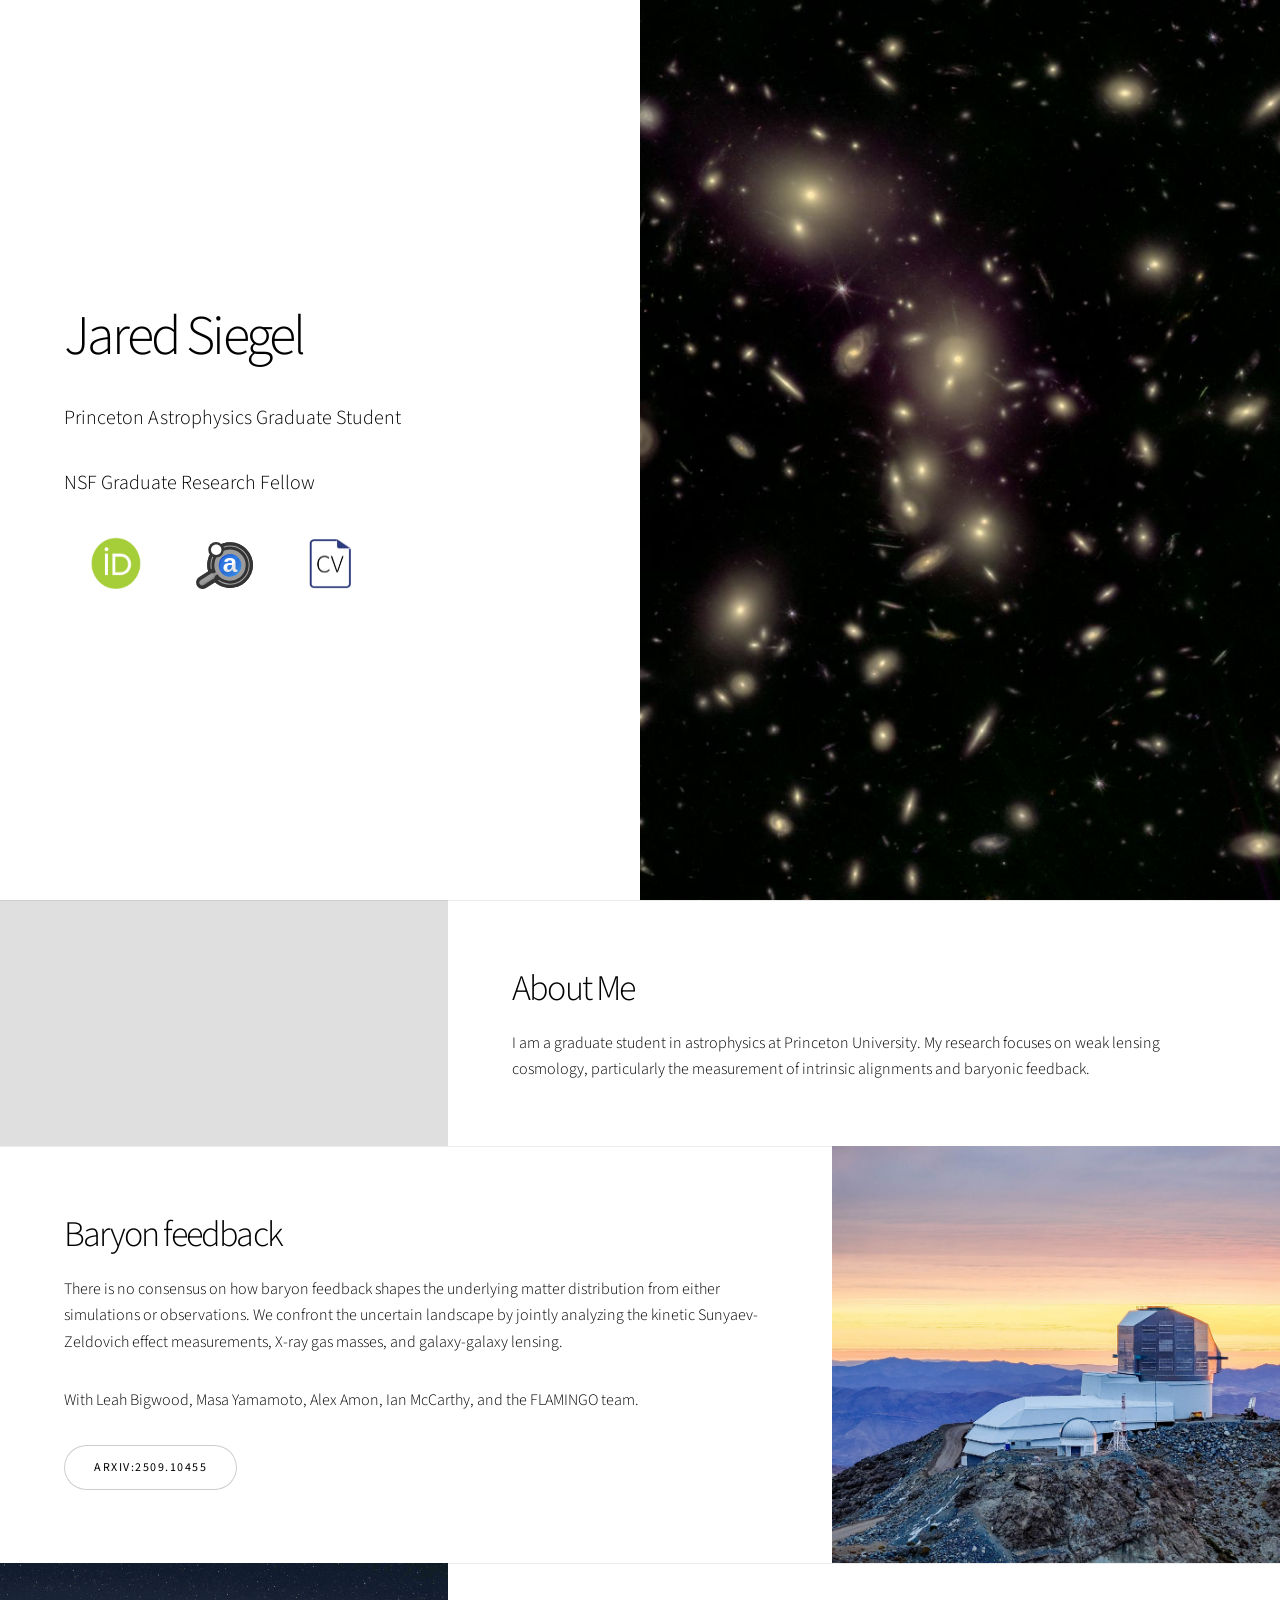
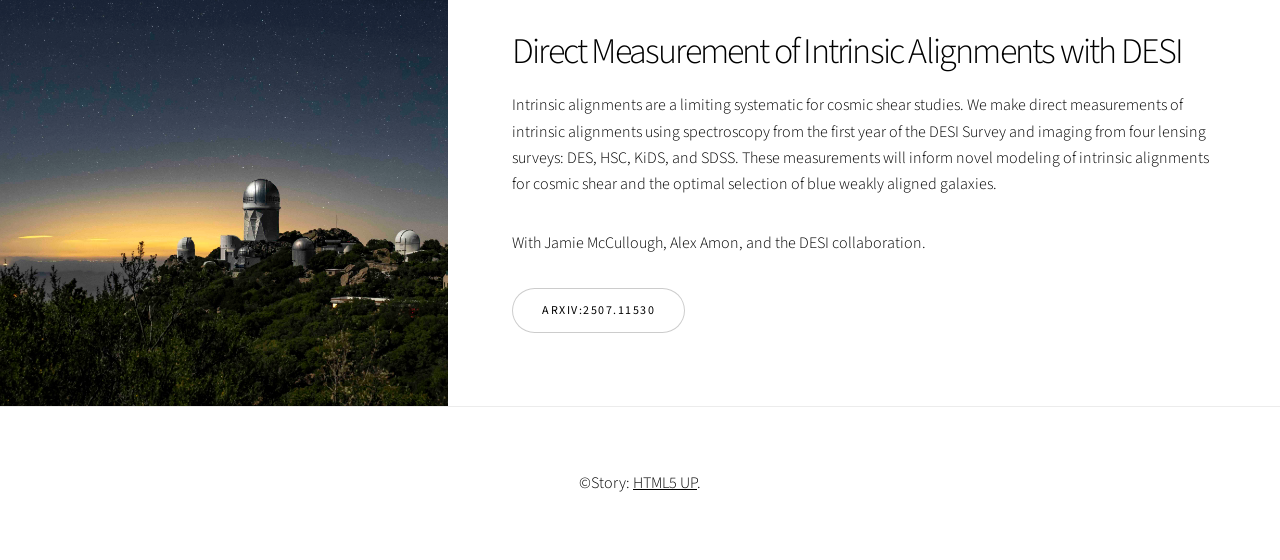
==== commit 9b3c5245: "image sizes" ====
--- a/index.html
+++ b/index.html
@@ -44,7 +44,7 @@
 										measurement of intrinsic alignments and baryonic feedback.</p>
 						</div>
 						<div class="image">
-							<img src="images/spotlight01.jpg" alt="" />
+							<img src="images/spotlight01.jpeg" alt="" />
 						</div>
 					</section>
 
@@ -78,7 +78,7 @@
 							</ul>
 						</div>
 						<div class="image">
-							<img src="images/desi.jpg" alt="" />
+							<img src="images/desi.jpeg" alt="" />
 						</div>
 					</section>
 
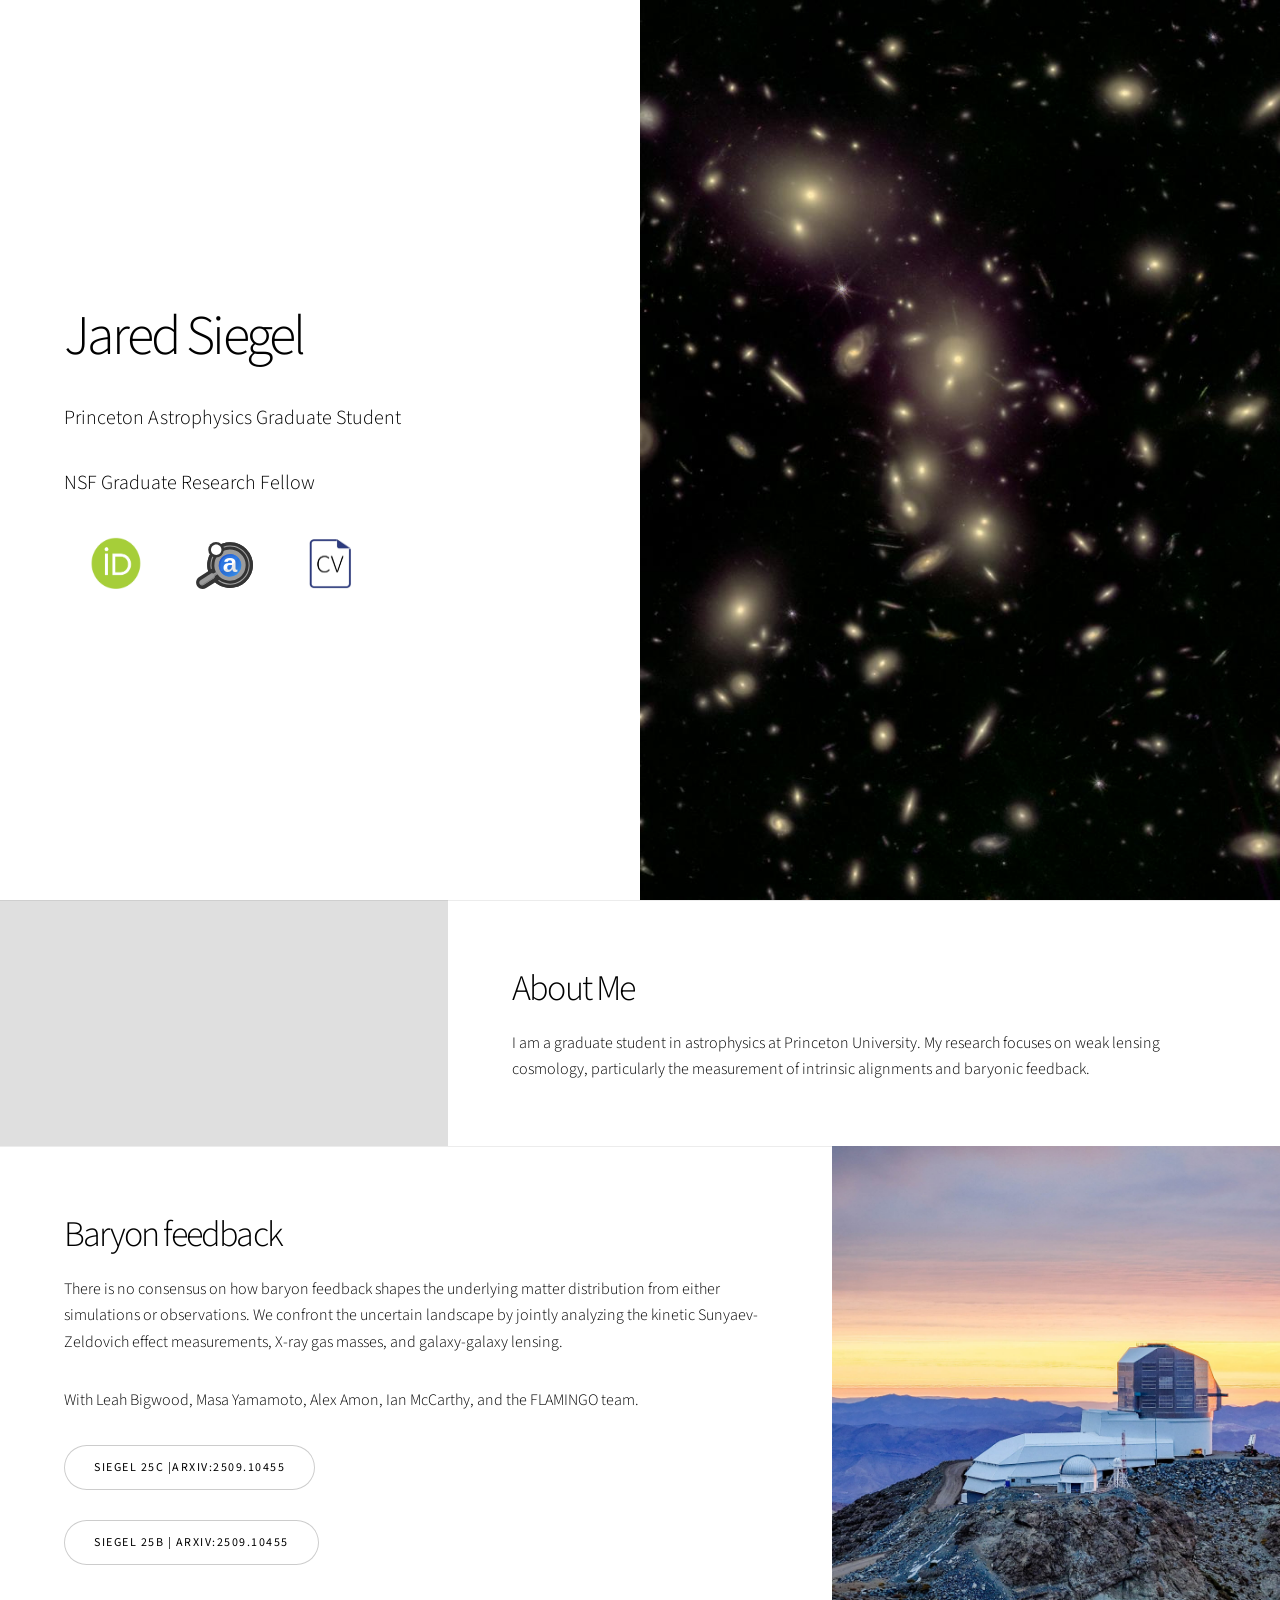
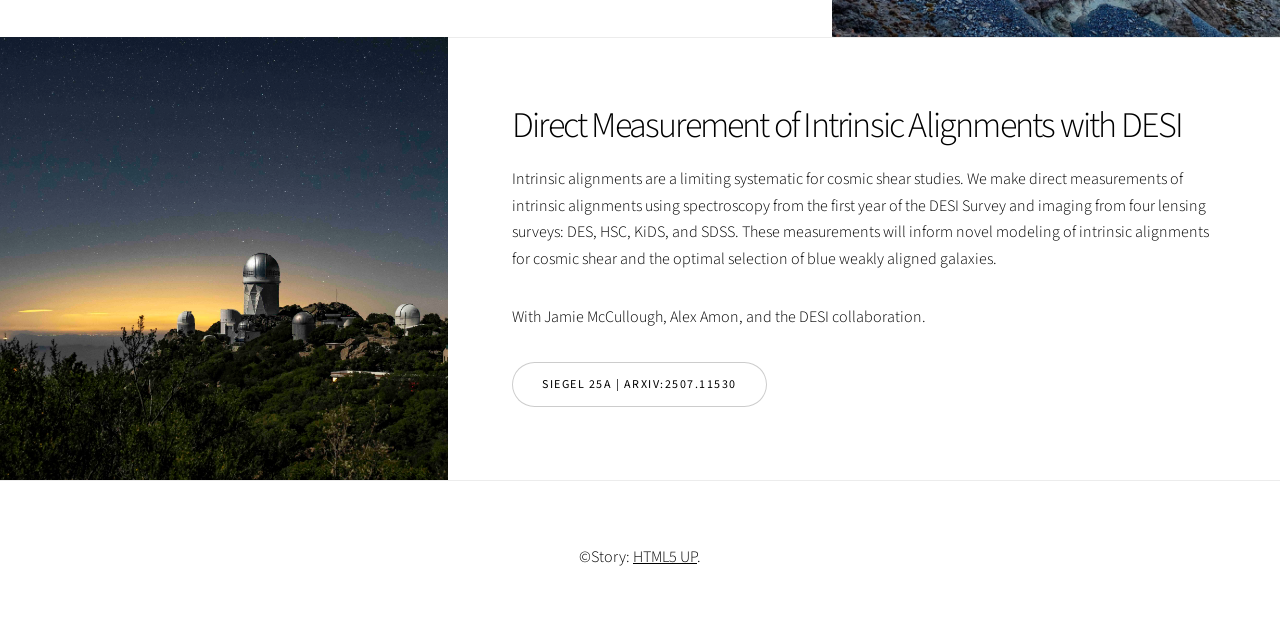
==== commit 995ac7fd: "Update index.html" ====
--- a/index.html
+++ b/index.html
@@ -56,7 +56,8 @@
 							</p>
 							<p>With Leah Bigwood, Masa Yamamoto, Alex Amon, Ian McCarthy, and the FLAMINGO team.</p>
 							<ul class="actions stacked">
-								<li><a href="https://ui.adsabs.harvard.edu/abs/2025arXiv250910455S/abstract" class="button">arXiv:2509.10455</a></li>
+								<li><a href="https://ui.adsabs.harvard.edu/abs/2025arXiv251202954S/abstract" class="button">Siegel 25c |arXiv:2509.10455</a></li>
+								<li><a href="https://ui.adsabs.harvard.edu/abs/2025arXiv250910455S/abstract" class="button">Siegel 25b | arXiv:2509.10455</a></li>
 							</ul>
 						</div>
 						<div class="image">
@@ -74,7 +75,7 @@
 							</p>
 							<p>With Jamie McCullough, Alex Amon, and the DESI collaboration.</p>
 							<ul class="actions stacked">
-								<li><a href="https://ui.adsabs.harvard.edu/abs/2025arXiv250711530S/abstract" class="button">arXiv:2507.11530</a></li>
+								<li><a href="https://ui.adsabs.harvard.edu/abs/2025arXiv250711530S/abstract" class="button">Siegel 25a | arXiv:2507.11530</a></li>
 							</ul>
 						</div>
 						<div class="image">
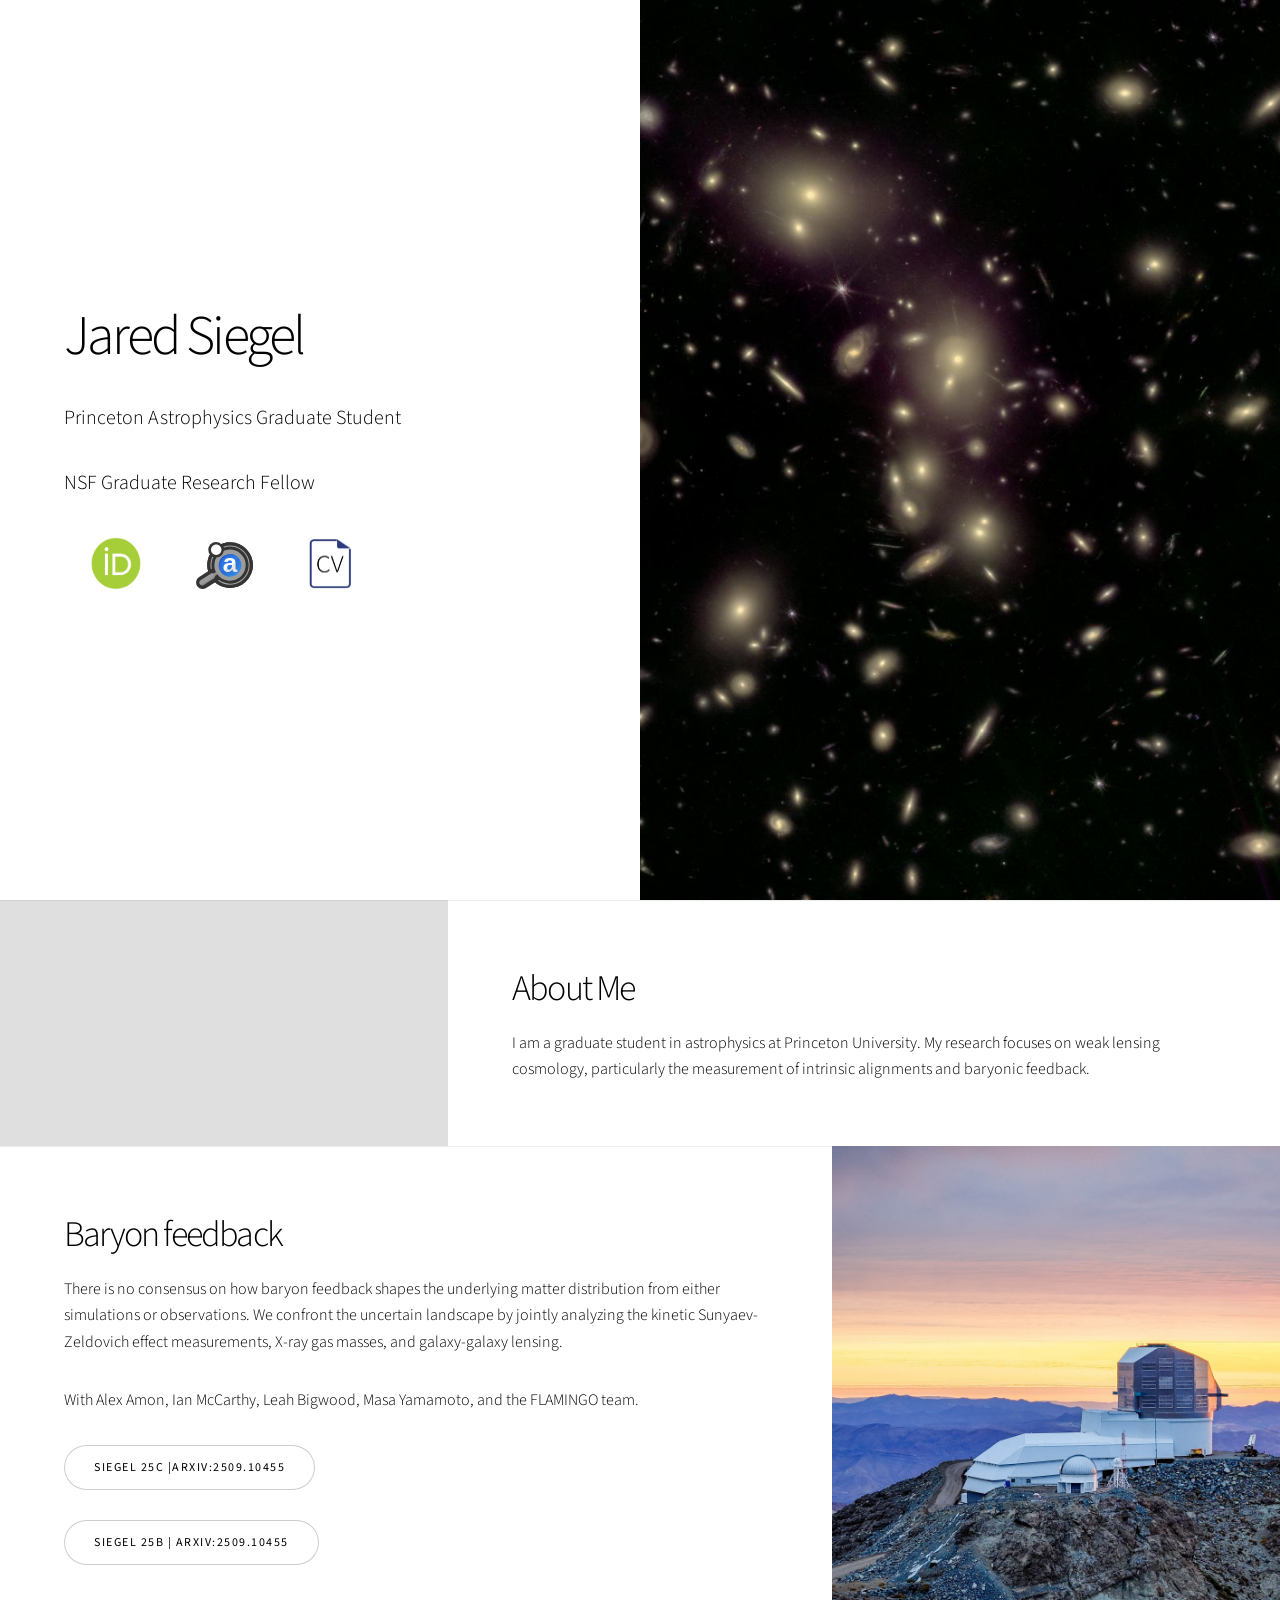
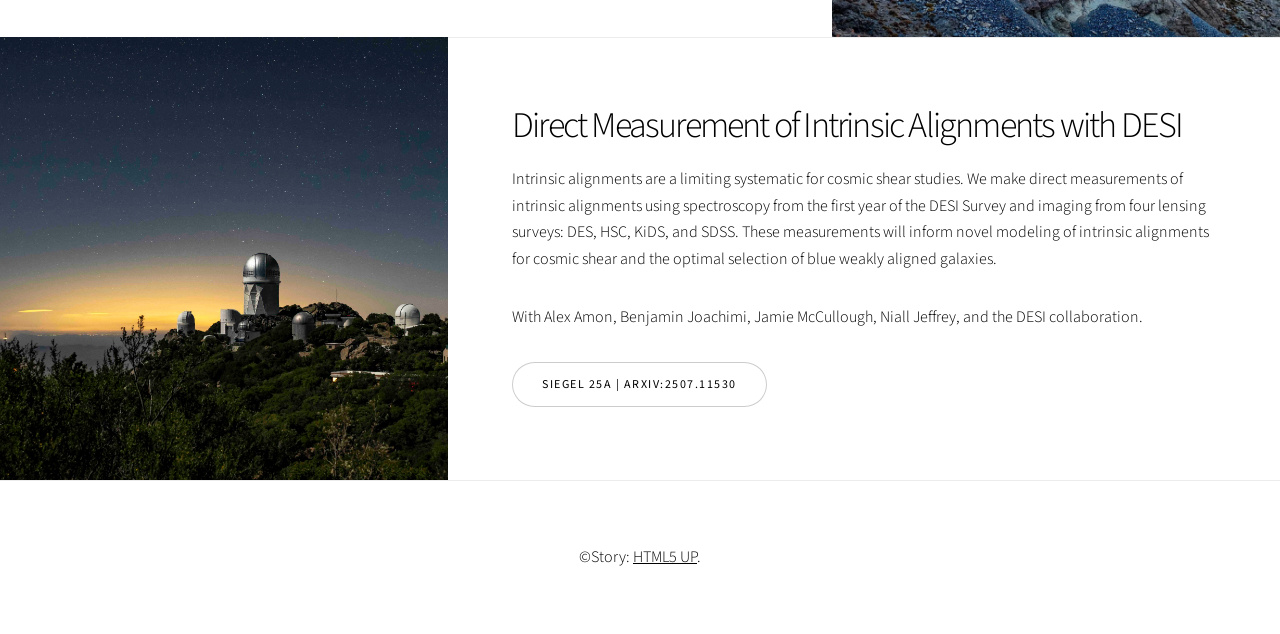
==== commit a1c62fc1: "Update index.html" ====
--- a/index.html
+++ b/index.html
@@ -54,7 +54,7 @@
 							<p>There is no consensus on how baryon feedback shapes the underlying matter distribution from either simulations or observations.
 							   We confront the uncertain landscape by jointly analyzing the kinetic Sunyaev-Zeldovich effect measurements, X-ray gas masses, and galaxy-galaxy lensing.
 							</p>
-							<p>With Leah Bigwood, Masa Yamamoto, Alex Amon, Ian McCarthy, and the FLAMINGO team.</p>
+							<p>With Alex Amon, Ian McCarthy, Leah Bigwood, Masa Yamamoto, and the FLAMINGO team.</p>
 							<ul class="actions stacked">
 								<li><a href="https://ui.adsabs.harvard.edu/abs/2025arXiv251202954S/abstract" class="button">Siegel 25c |arXiv:2509.10455</a></li>
 								<li><a href="https://ui.adsabs.harvard.edu/abs/2025arXiv250910455S/abstract" class="button">Siegel 25b | arXiv:2509.10455</a></li>
@@ -73,7 +73,7 @@
 								We make direct measurements of intrinsic alignments using spectroscopy from the first year of the DESI Survey and imaging from four lensing surveys: DES, HSC, KiDS, and SDSS.
 								These measurements will inform novel modeling of intrinsic alignments for cosmic shear and the optimal selection of blue weakly aligned galaxies. 
 							</p>
-							<p>With Jamie McCullough, Alex Amon, and the DESI collaboration.</p>
+							<p>With Alex Amon, Benjamin Joachimi, Jamie McCullough, Niall Jeffrey, and the DESI collaboration.</p>
 							<ul class="actions stacked">
 								<li><a href="https://ui.adsabs.harvard.edu/abs/2025arXiv250711530S/abstract" class="button">Siegel 25a | arXiv:2507.11530</a></li>
 							</ul>
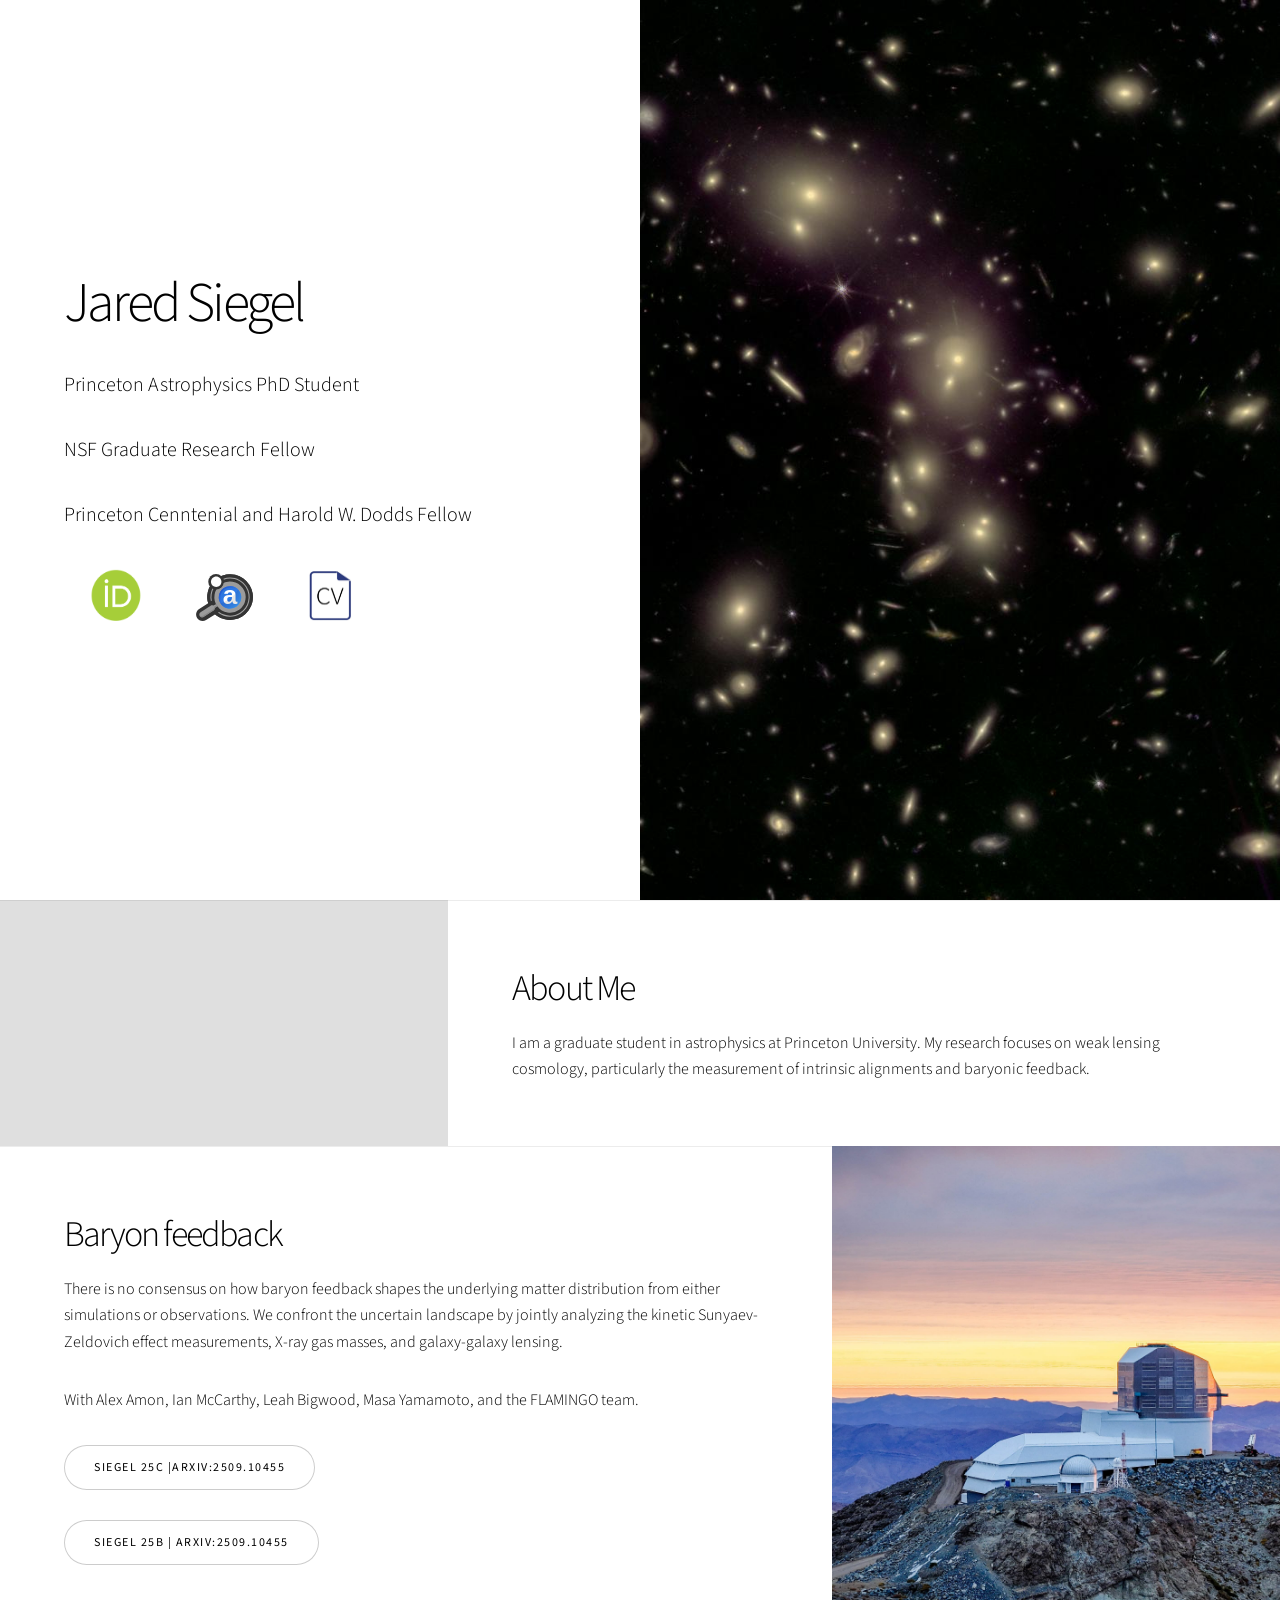
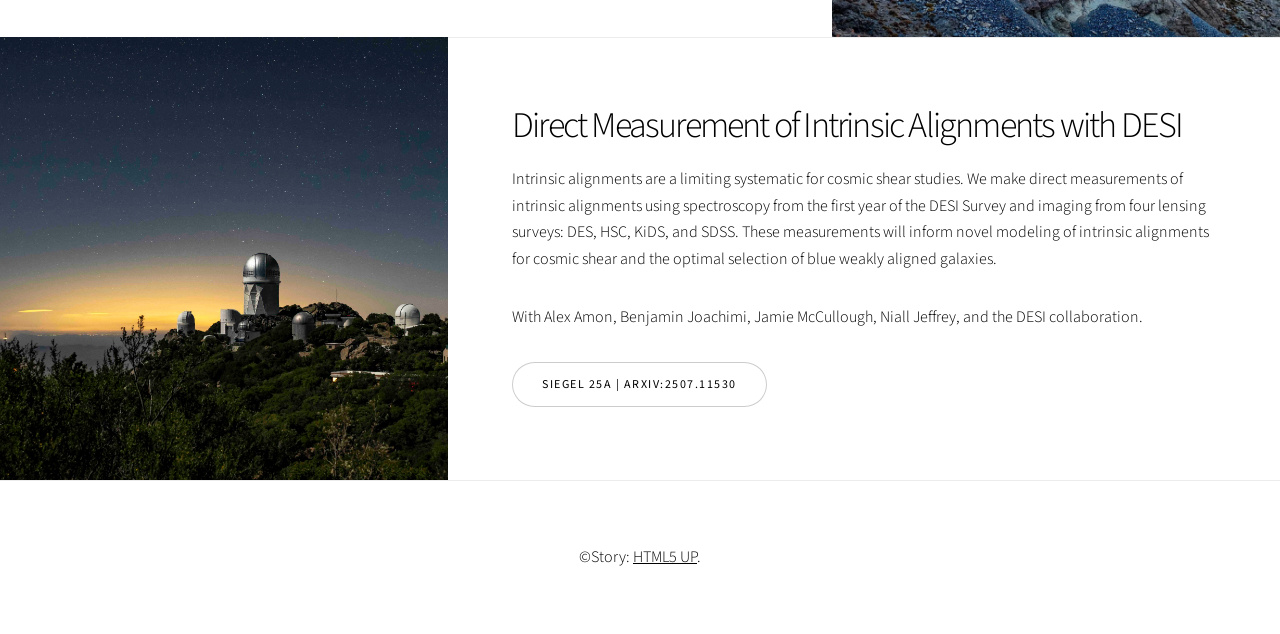
==== commit 4858a691: "Update index.html" ====
--- a/index.html
+++ b/index.html
@@ -22,9 +22,14 @@
 						<div class="content">
 							<h1>Jared Siegel</h1>
 							<p></p>
-							<p class="major">Princeton Astrophysics Graduate Student</p>
+							<p class="major">Princeton Astrophysics PhD Student</p>
 							<p class="major">NSF Graduate Research Fellow</p> 
-
+							<p class="major">Princeton 
+								<a href="https://gradschool.princeton.edu/financial-support/fellowships/princeton-fellowships/centennial-fellowship-natural-sciences-and" style="text-decoration:none">Cenntenial</a> 
+								and 
+								<a href="https://gradschool.princeton.edu/financial-support/fellowships/princeton-fellowships/honorific-fellowship-harold-w-dodds-fellowship" style="text-decoration:none">Harold W. Dodds</a> 
+								Fellow
+							</p>
 							<a href="https://orcid.org/0000-0002-9337-0902" target="_blank" style="display: inline-block; padding-left: 5%; padding-right: 5%"><img src="images/orcid.png" alt="HTML tutorial" style="width:52px;height:52px;"> <p class="major"></p> </a> 
 							<a href="https://ui.adsabs.harvard.edu/search/fq=%7B!type%3Daqp%20v%3D%24fq_database%7D&fq_database=(database%3Aastronomy%20OR%20database%3Aphysics)&q=orcid%3A0000-0002-9337-0902%20%20%20first_author%3A%22siegel%22&sort=date%20desc%2C%20bibcode%20desc&p_=0" target="_blank" style="display: inline-block; padding-left: 5%; padding-right: 5%"><img src="images/ads_partial_logo_dark_background.svg" alt="HTML tutorial" style="width:57px;height:57px; padding-top: 10px;"> <p class="major"></p> </a> 
 							<a href="files/cv.pdf" target="_blank" style="display: inline-block; padding-left: 5%; padding-right: 3%"><img src="images/cv.jpg" alt="HTML tutorial" style="width:45px;height:50px;"> <p class="major"></p> </a> 
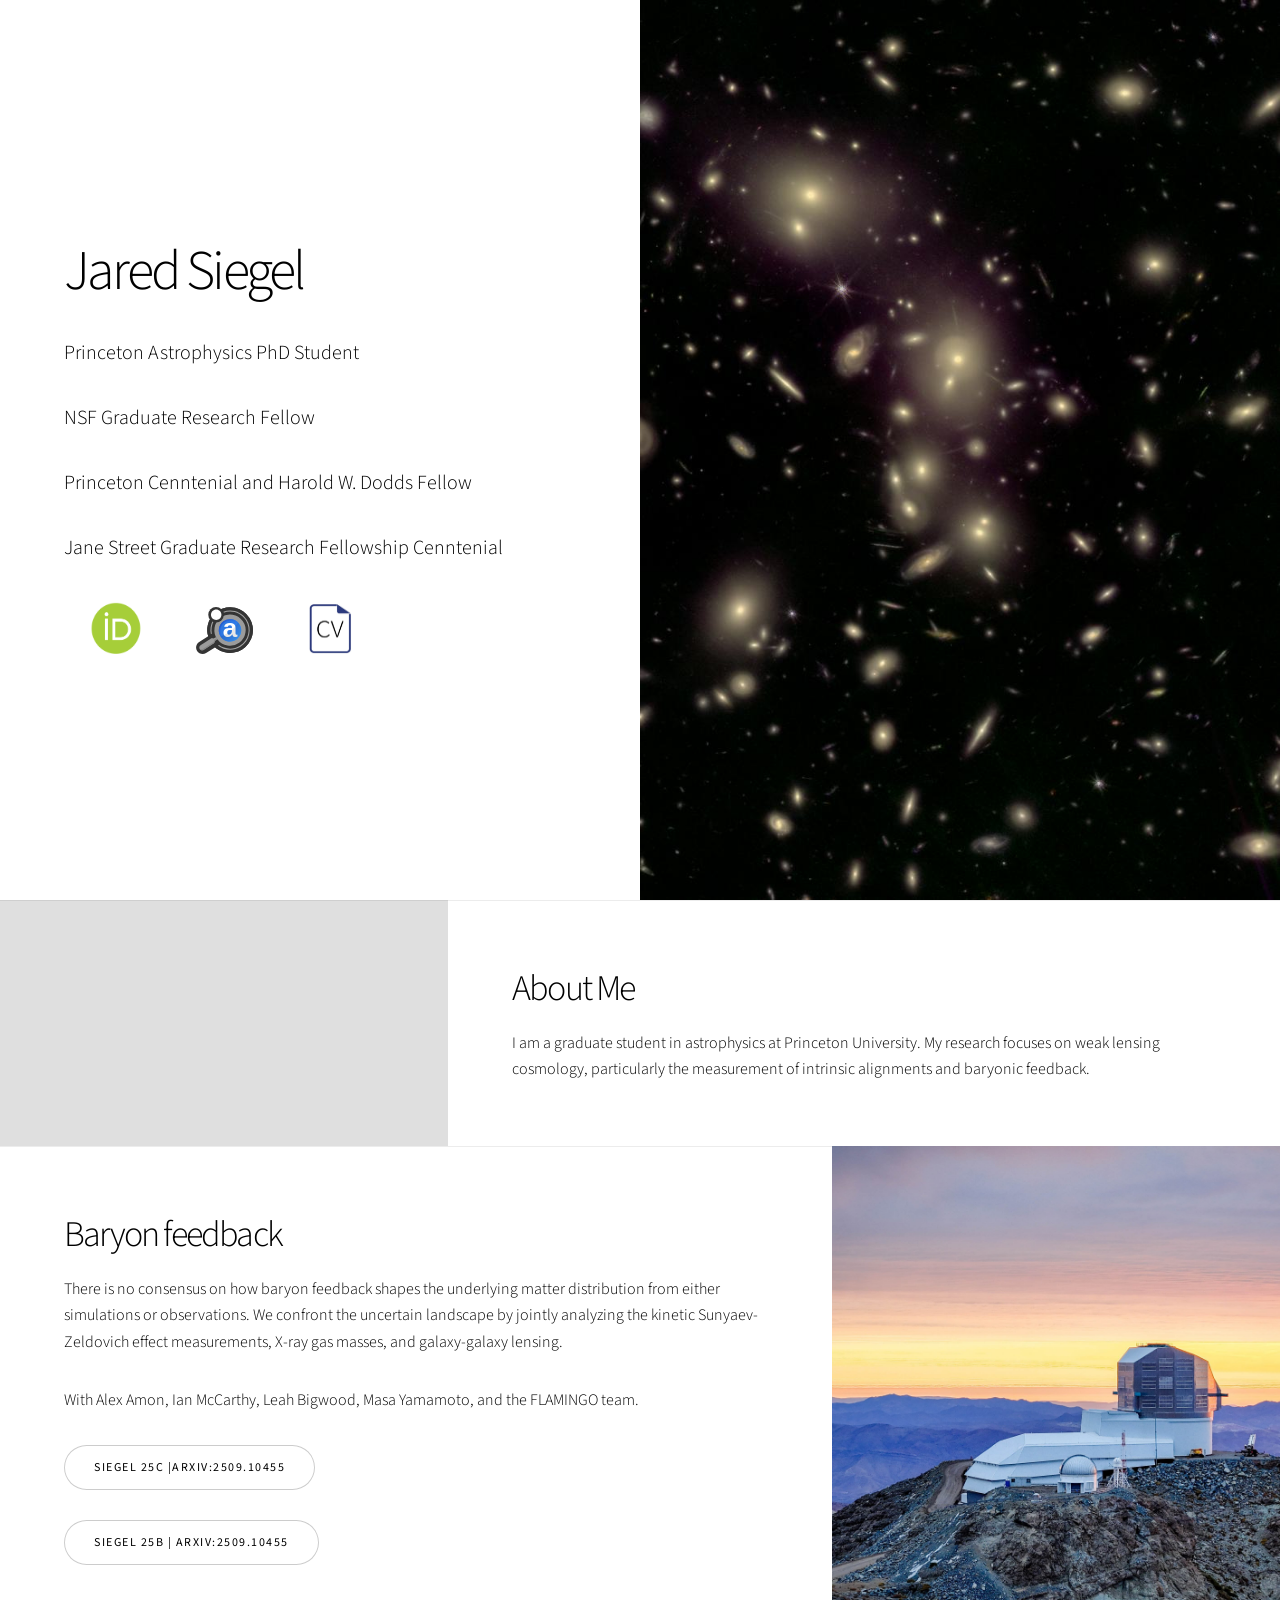
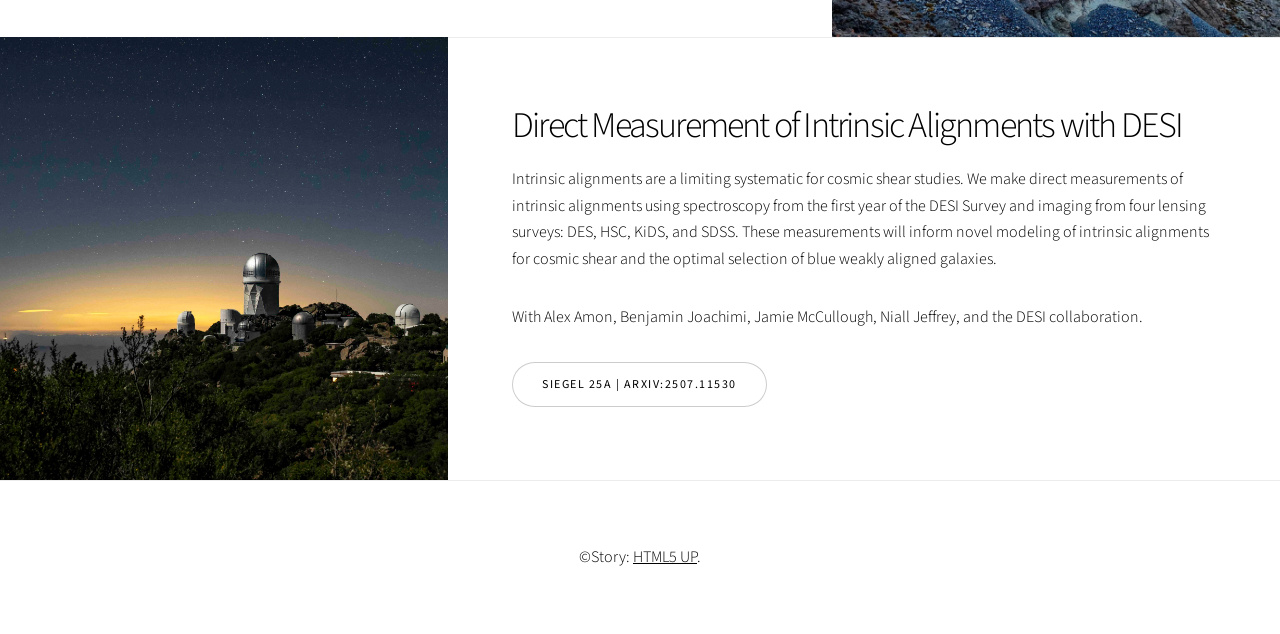
==== commit 7d62bc4e: "Update index.html" ====
--- a/index.html
+++ b/index.html
@@ -29,6 +29,9 @@
 								and 
 								<a href="https://gradschool.princeton.edu/financial-support/fellowships/princeton-fellowships/honorific-fellowship-harold-w-dodds-fellowship" style="text-decoration:none">Harold W. Dodds</a> 
 								Fellow
+							</p>
+							<p class="major">Jane Street Graduate Research Fellowship 
+								<a href="https://www.janestreet.com/join-jane-street/programs-and-events/grf-profiles-2026/" style="text-decoration:none">Cenntenial</a> 
 							</p>
 							<a href="https://orcid.org/0000-0002-9337-0902" target="_blank" style="display: inline-block; padding-left: 5%; padding-right: 5%"><img src="images/orcid.png" alt="HTML tutorial" style="width:52px;height:52px;"> <p class="major"></p> </a> 
 							<a href="https://ui.adsabs.harvard.edu/search/fq=%7B!type%3Daqp%20v%3D%24fq_database%7D&fq_database=(database%3Aastronomy%20OR%20database%3Aphysics)&q=orcid%3A0000-0002-9337-0902%20%20%20first_author%3A%22siegel%22&sort=date%20desc%2C%20bibcode%20desc&p_=0" target="_blank" style="display: inline-block; padding-left: 5%; padding-right: 5%"><img src="images/ads_partial_logo_dark_background.svg" alt="HTML tutorial" style="width:57px;height:57px; padding-top: 10px;"> <p class="major"></p> </a> 
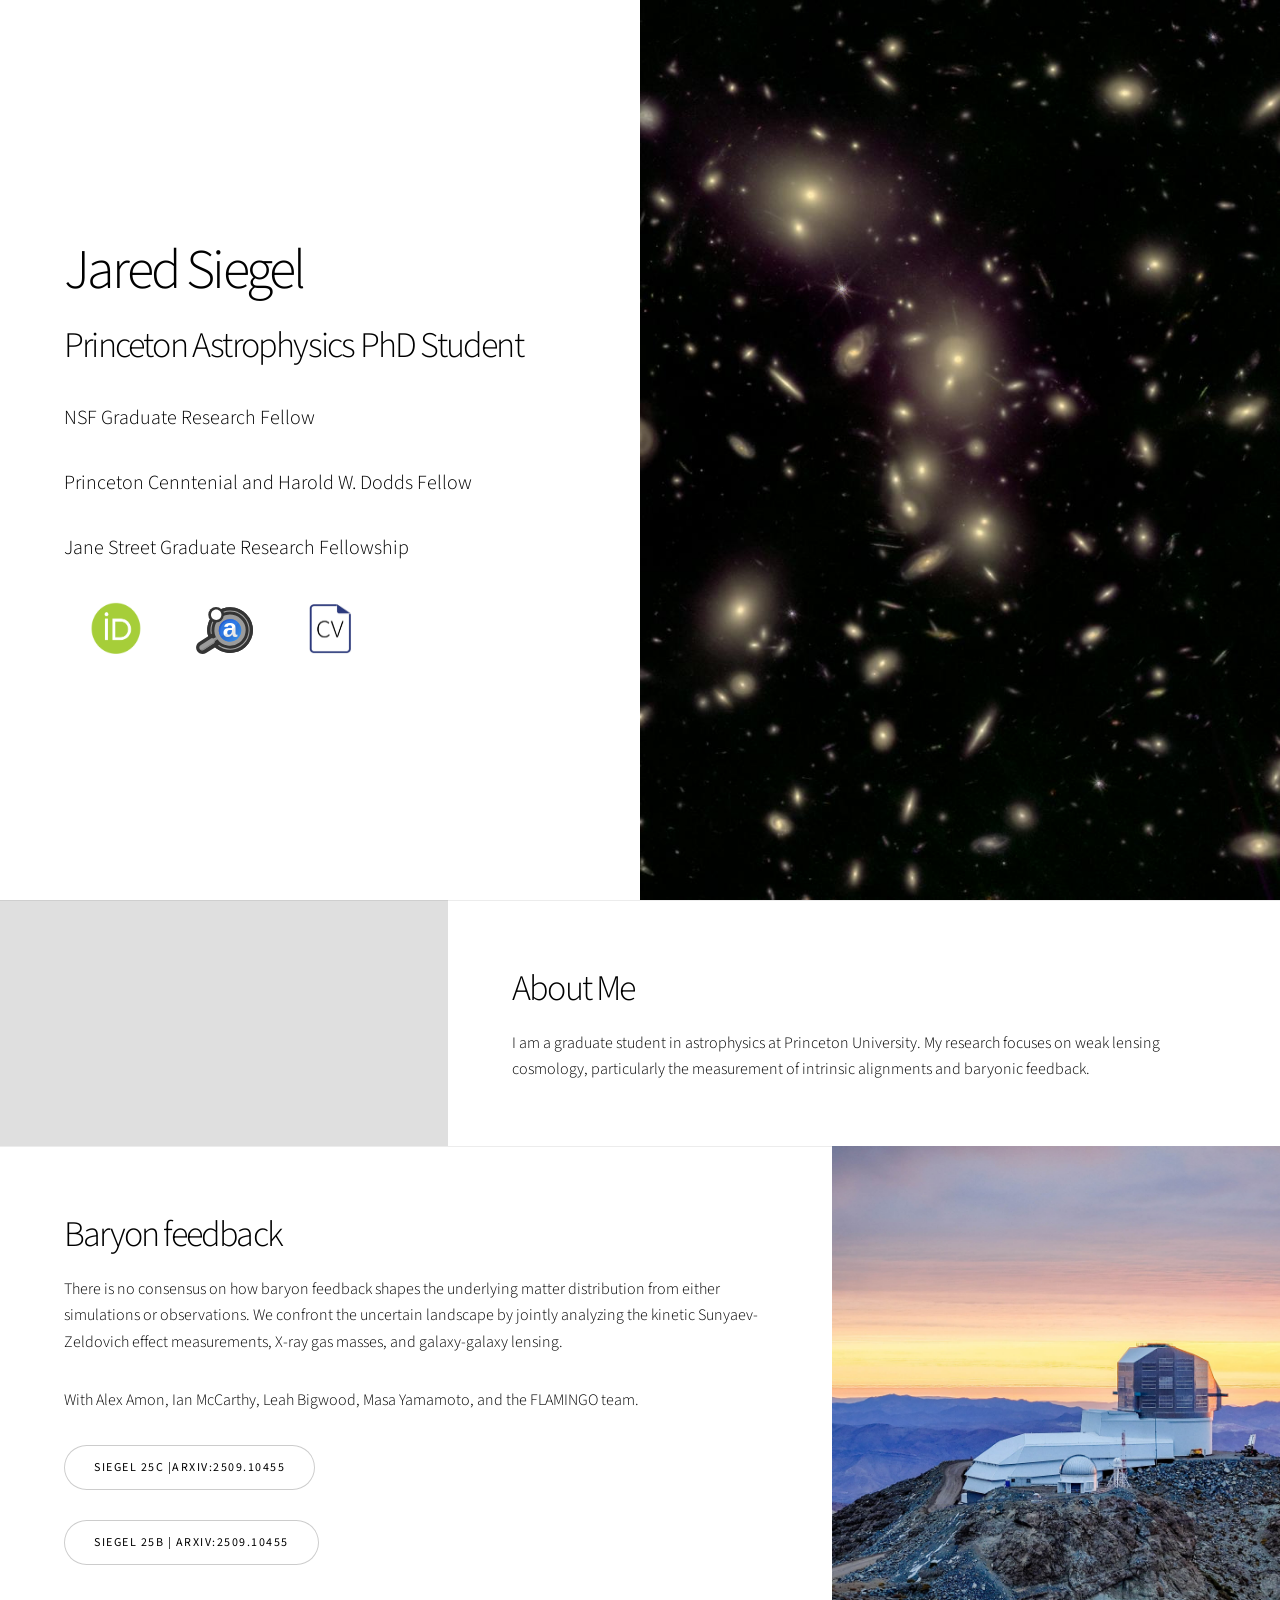
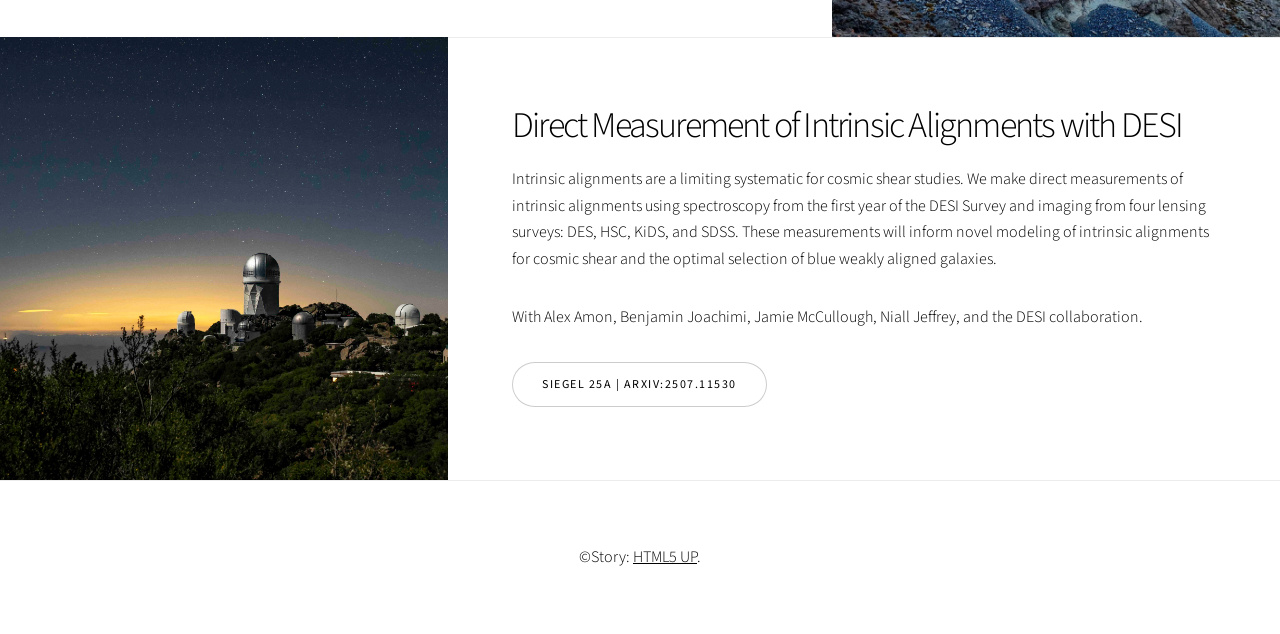
==== commit 1097ccd6: "Update index.html" ====
--- a/index.html
+++ b/index.html
@@ -21,8 +21,8 @@
 					<section class="banner style1 orient-left content-align-left image-position-right fullscreen onload-image-fade-in onload-content-fade-right">
 						<div class="content">
 							<h1>Jared Siegel</h1>
+							<h2>Princeton Astrophysics PhD Student</h2>
 							<p></p>
-							<p class="major">Princeton Astrophysics PhD Student</p>
 							<p class="major">NSF Graduate Research Fellow</p> 
 							<p class="major">Princeton 
 								<a href="https://gradschool.princeton.edu/financial-support/fellowships/princeton-fellowships/centennial-fellowship-natural-sciences-and" style="text-decoration:none">Cenntenial</a> 
@@ -30,13 +30,12 @@
 								<a href="https://gradschool.princeton.edu/financial-support/fellowships/princeton-fellowships/honorific-fellowship-harold-w-dodds-fellowship" style="text-decoration:none">Harold W. Dodds</a> 
 								Fellow
 							</p>
-							<p class="major">Jane Street Graduate Research Fellowship 
-								<a href="https://www.janestreet.com/join-jane-street/programs-and-events/grf-profiles-2026/" style="text-decoration:none">Cenntenial</a> 
+							<p class="major">
+								<a href="https://www.janestreet.com/join-jane-street/programs-and-events/grf-profiles-2026/" style="text-decoration:none">Jane Street Graduate Research Fellowship</a> 
 							</p>
 							<a href="https://orcid.org/0000-0002-9337-0902" target="_blank" style="display: inline-block; padding-left: 5%; padding-right: 5%"><img src="images/orcid.png" alt="HTML tutorial" style="width:52px;height:52px;"> <p class="major"></p> </a> 
 							<a href="https://ui.adsabs.harvard.edu/search/fq=%7B!type%3Daqp%20v%3D%24fq_database%7D&fq_database=(database%3Aastronomy%20OR%20database%3Aphysics)&q=orcid%3A0000-0002-9337-0902%20%20%20first_author%3A%22siegel%22&sort=date%20desc%2C%20bibcode%20desc&p_=0" target="_blank" style="display: inline-block; padding-left: 5%; padding-right: 5%"><img src="images/ads_partial_logo_dark_background.svg" alt="HTML tutorial" style="width:57px;height:57px; padding-top: 10px;"> <p class="major"></p> </a> 
 							<a href="files/cv.pdf" target="_blank" style="display: inline-block; padding-left: 5%; padding-right: 3%"><img src="images/cv.jpg" alt="HTML tutorial" style="width:45px;height:50px;"> <p class="major"></p> </a> 
-
 						</div>
 						<div class="image">
 							<img src="images/banner.jpg" alt="" />
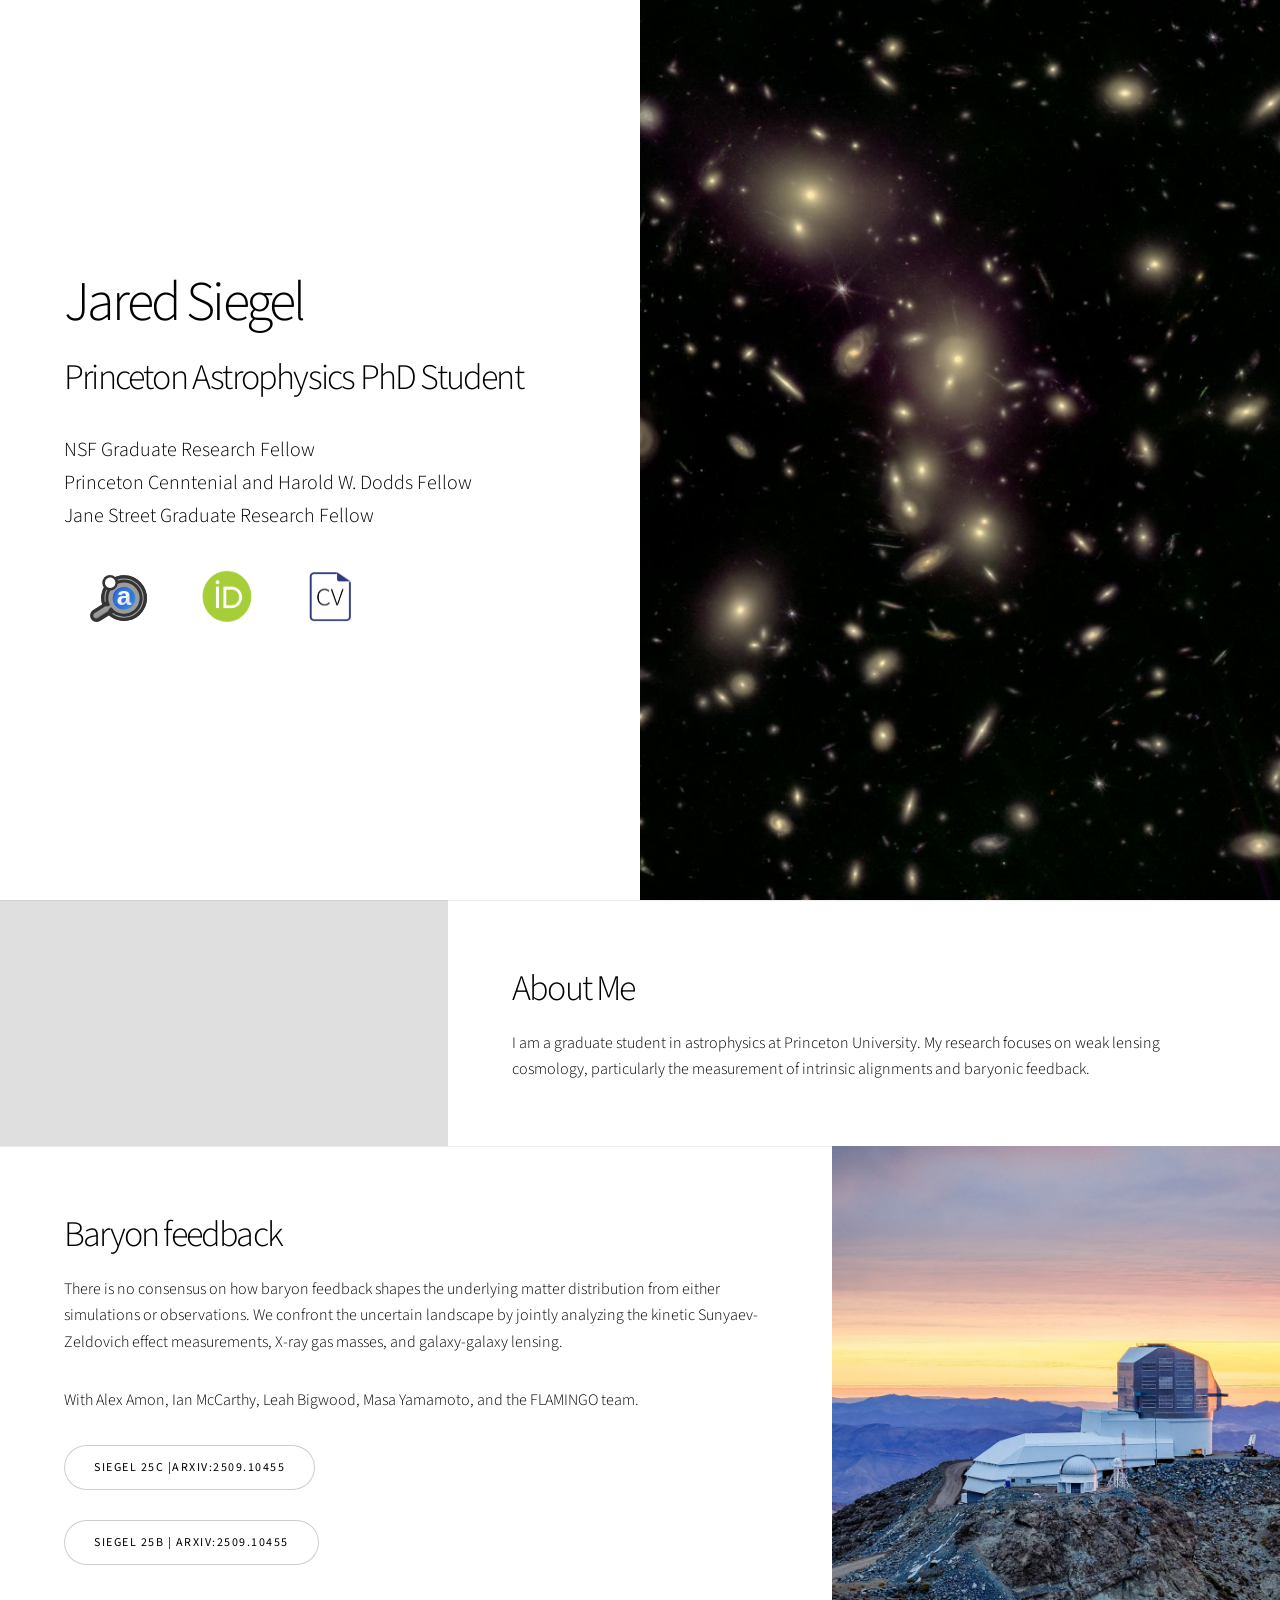
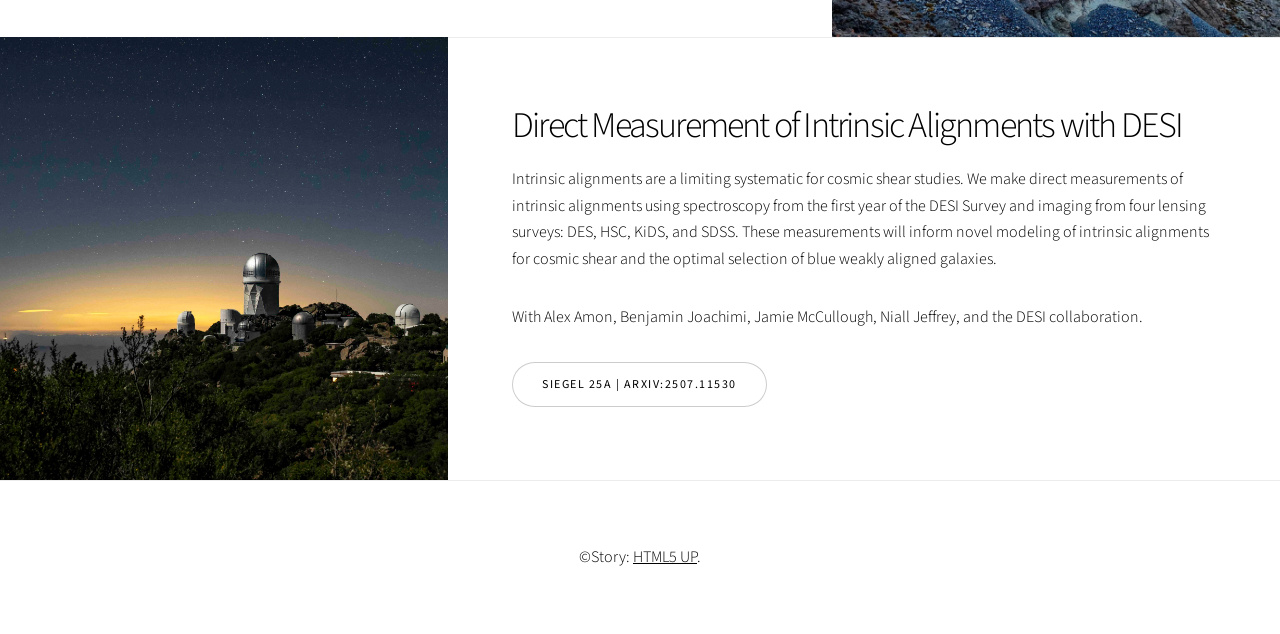
==== commit 72bb9a95: "Update index.html" ====
--- a/index.html
+++ b/index.html
@@ -20,21 +20,20 @@
 				<!-- One -->
 					<section class="banner style1 orient-left content-align-left image-position-right fullscreen onload-image-fade-in onload-content-fade-right">
 						<div class="content">
-							<h1>Jared Siegel</h1>
-							<h2>Princeton Astrophysics PhD Student</h2>
+							<h1 >Jared Siegel</h1>
+							<h2 >Princeton Astrophysics PhD Student</h2>
 							<p></p>
-							<p class="major">NSF Graduate Research Fellow</p> 
-							<p class="major">Princeton 
+							<p class="major" >NSF Graduate Research Fellow <br>
+							Princeton 
 								<a href="https://gradschool.princeton.edu/financial-support/fellowships/princeton-fellowships/centennial-fellowship-natural-sciences-and" style="text-decoration:none">Cenntenial</a> 
 								and 
 								<a href="https://gradschool.princeton.edu/financial-support/fellowships/princeton-fellowships/honorific-fellowship-harold-w-dodds-fellowship" style="text-decoration:none">Harold W. Dodds</a> 
 								Fellow
+							<br>
+							<a href="https://www.janestreet.com/join-jane-street/programs-and-events/grf-profiles-2026/" style="text-decoration:none">Jane Street Graduate Research Fellow</a> 
 							</p>
-							<p class="major">
-								<a href="https://www.janestreet.com/join-jane-street/programs-and-events/grf-profiles-2026/" style="text-decoration:none">Jane Street Graduate Research Fellowship</a> 
-							</p>
+							<a href="https://ui.adsabs.harvard.edu/search/fq=%7B!type%3Daqp%20v%3D%24fq_database%7D&fq_database=(database%3Aastronomy%20OR%20database%3Aphysics)&q=orcid%3A0000-0002-9337-0902%20%20%20first_author%3A%22siegel%22&sort=date%20desc%2C%20bibcode%20desc&p_=0" target="_blank" style="display: inline-block; padding-left: 5%; padding-right: 5%"><img src="images/ads_partial_logo_dark_background.svg" alt="HTML tutorial" style="width:57px;height:57px; padding-top: 10px;"> <p class="major"></p> </a> 
 							<a href="https://orcid.org/0000-0002-9337-0902" target="_blank" style="display: inline-block; padding-left: 5%; padding-right: 5%"><img src="images/orcid.png" alt="HTML tutorial" style="width:52px;height:52px;"> <p class="major"></p> </a> 
-							<a href="https://ui.adsabs.harvard.edu/search/fq=%7B!type%3Daqp%20v%3D%24fq_database%7D&fq_database=(database%3Aastronomy%20OR%20database%3Aphysics)&q=orcid%3A0000-0002-9337-0902%20%20%20first_author%3A%22siegel%22&sort=date%20desc%2C%20bibcode%20desc&p_=0" target="_blank" style="display: inline-block; padding-left: 5%; padding-right: 5%"><img src="images/ads_partial_logo_dark_background.svg" alt="HTML tutorial" style="width:57px;height:57px; padding-top: 10px;"> <p class="major"></p> </a> 
 							<a href="files/cv.pdf" target="_blank" style="display: inline-block; padding-left: 5%; padding-right: 3%"><img src="images/cv.jpg" alt="HTML tutorial" style="width:45px;height:50px;"> <p class="major"></p> </a> 
 						</div>
 						<div class="image">
